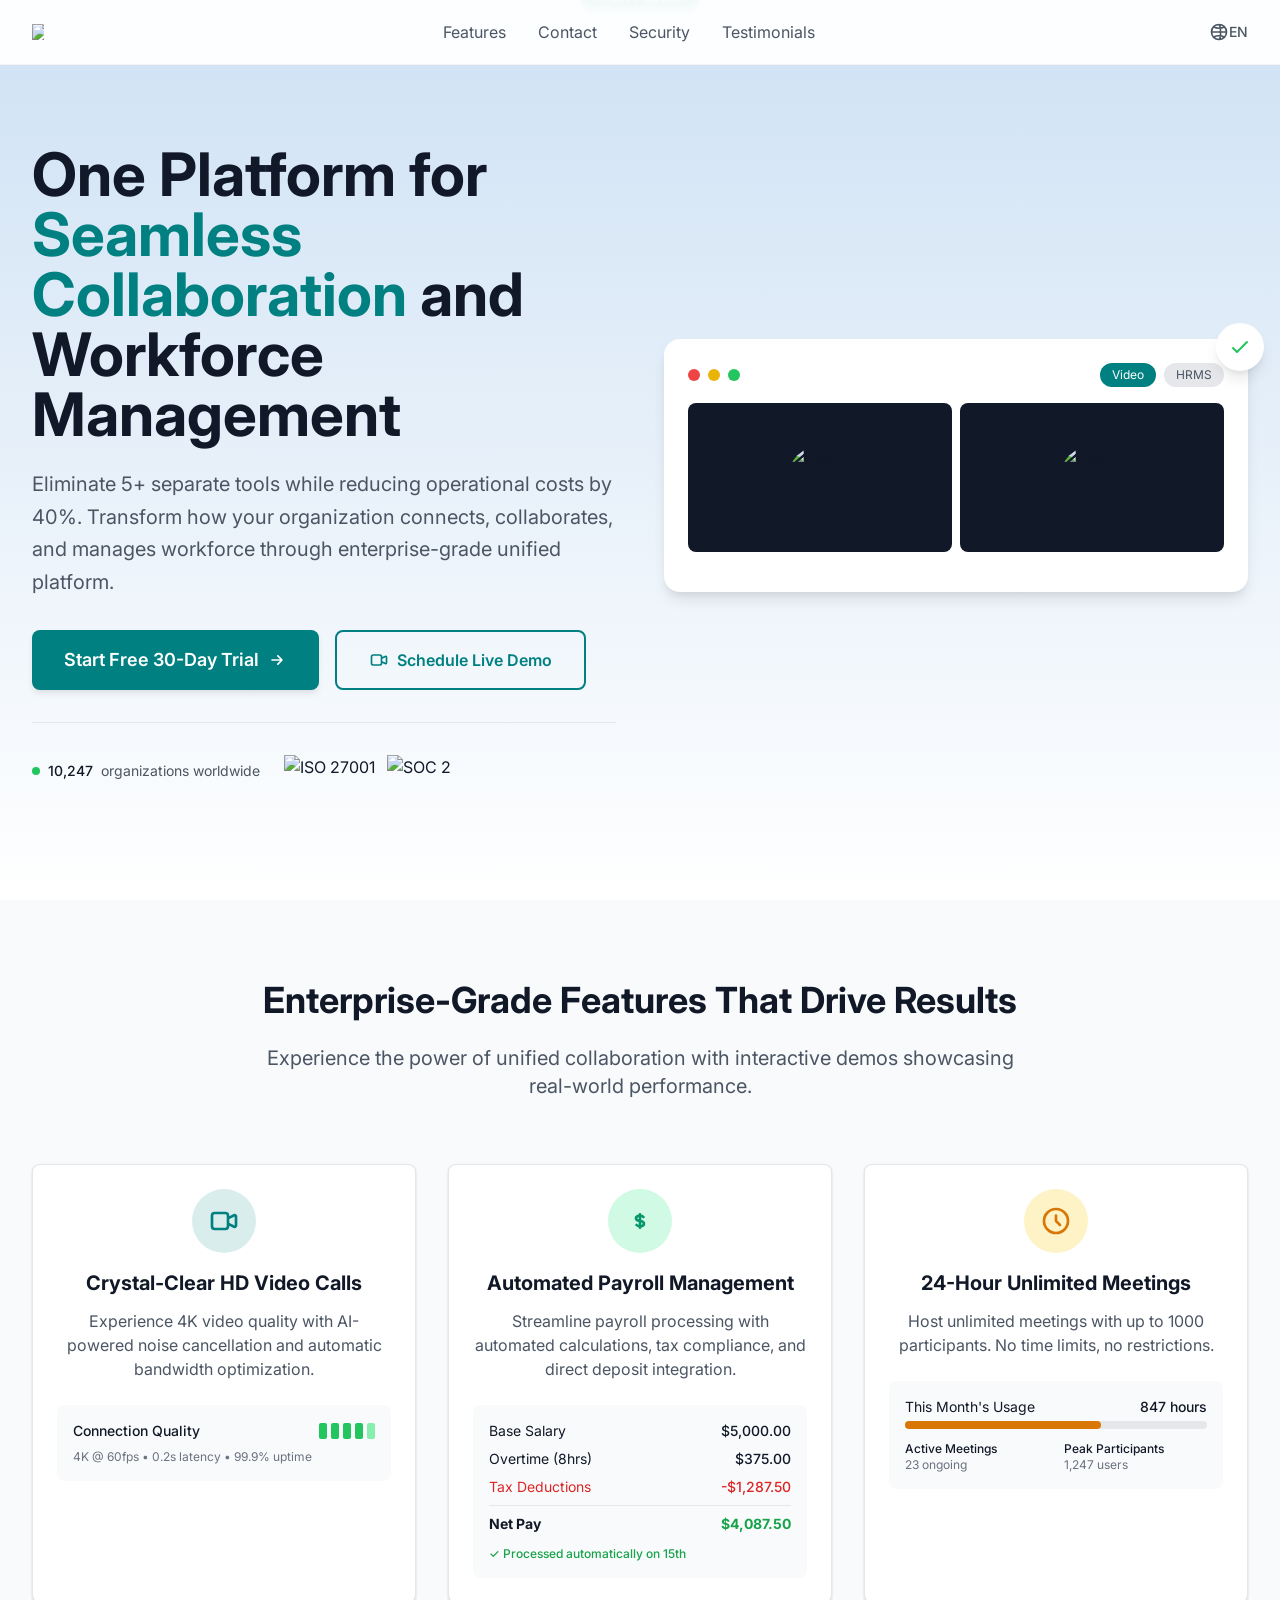
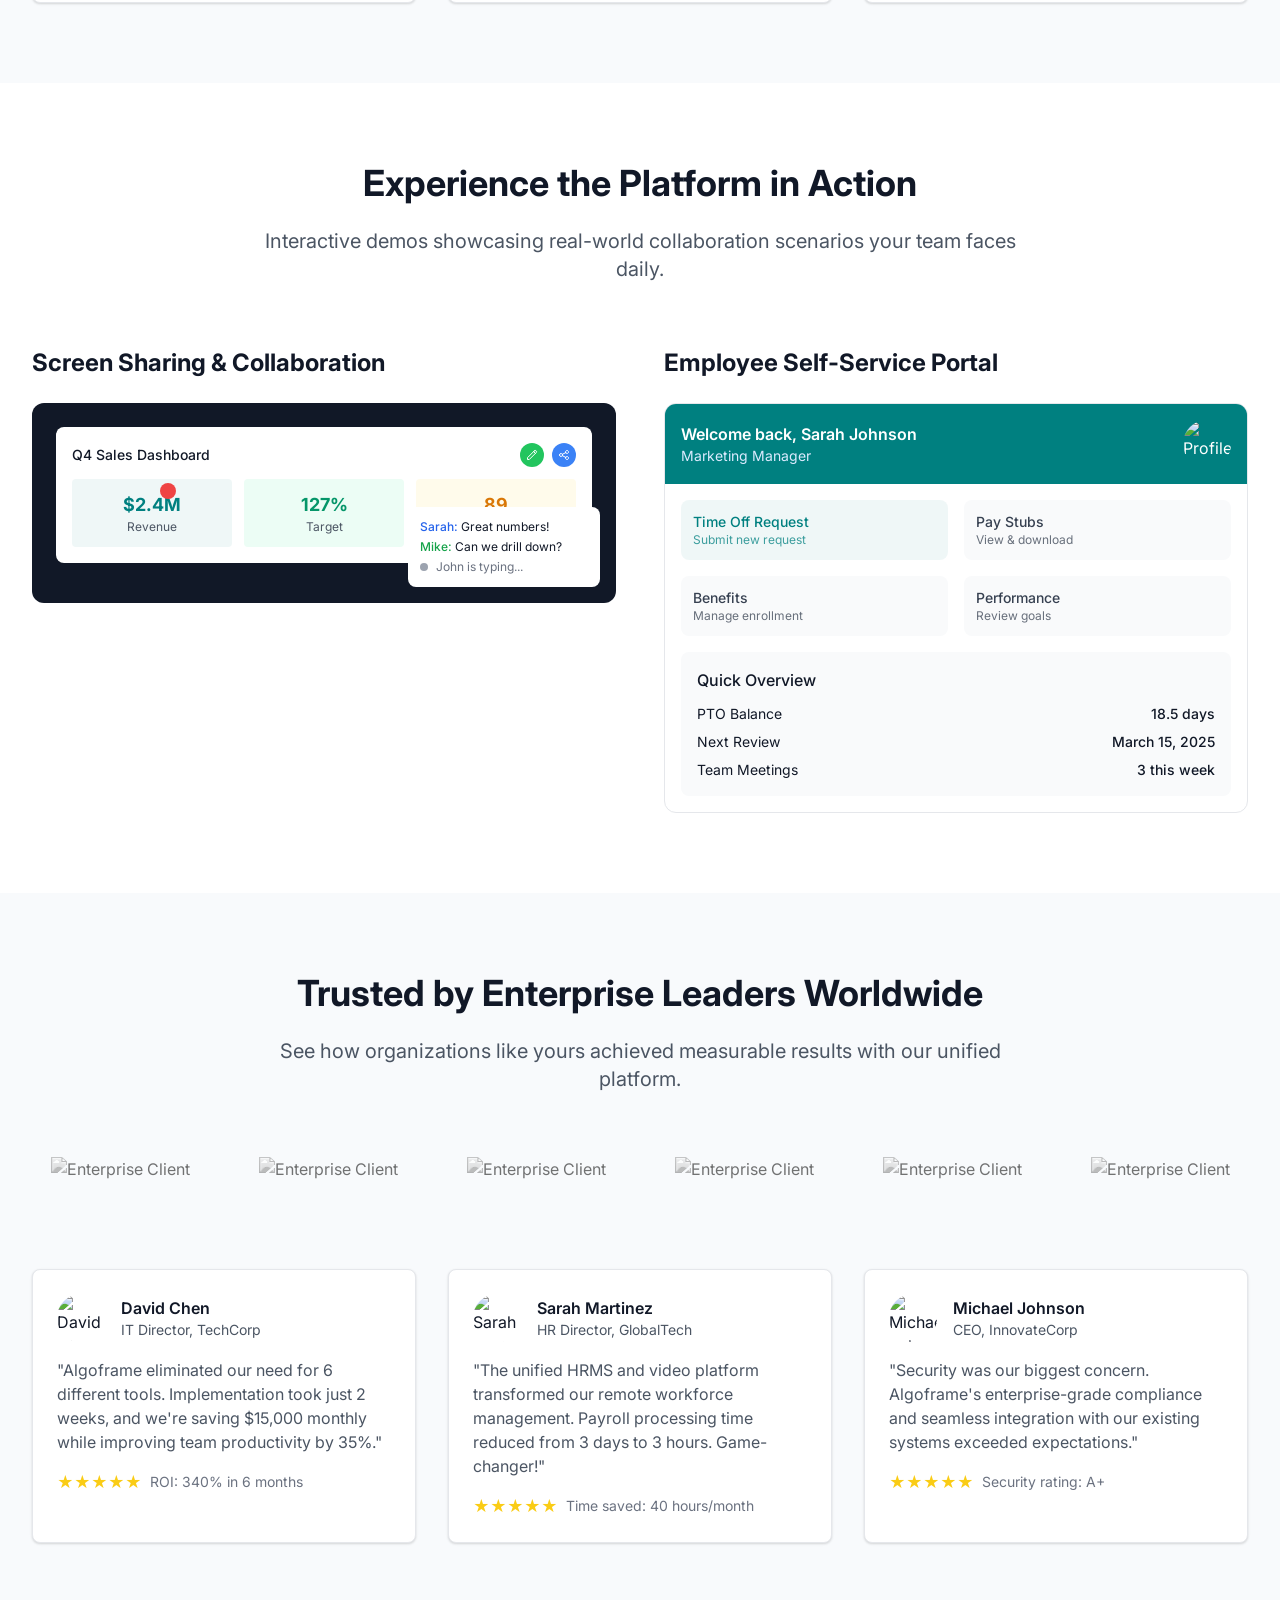
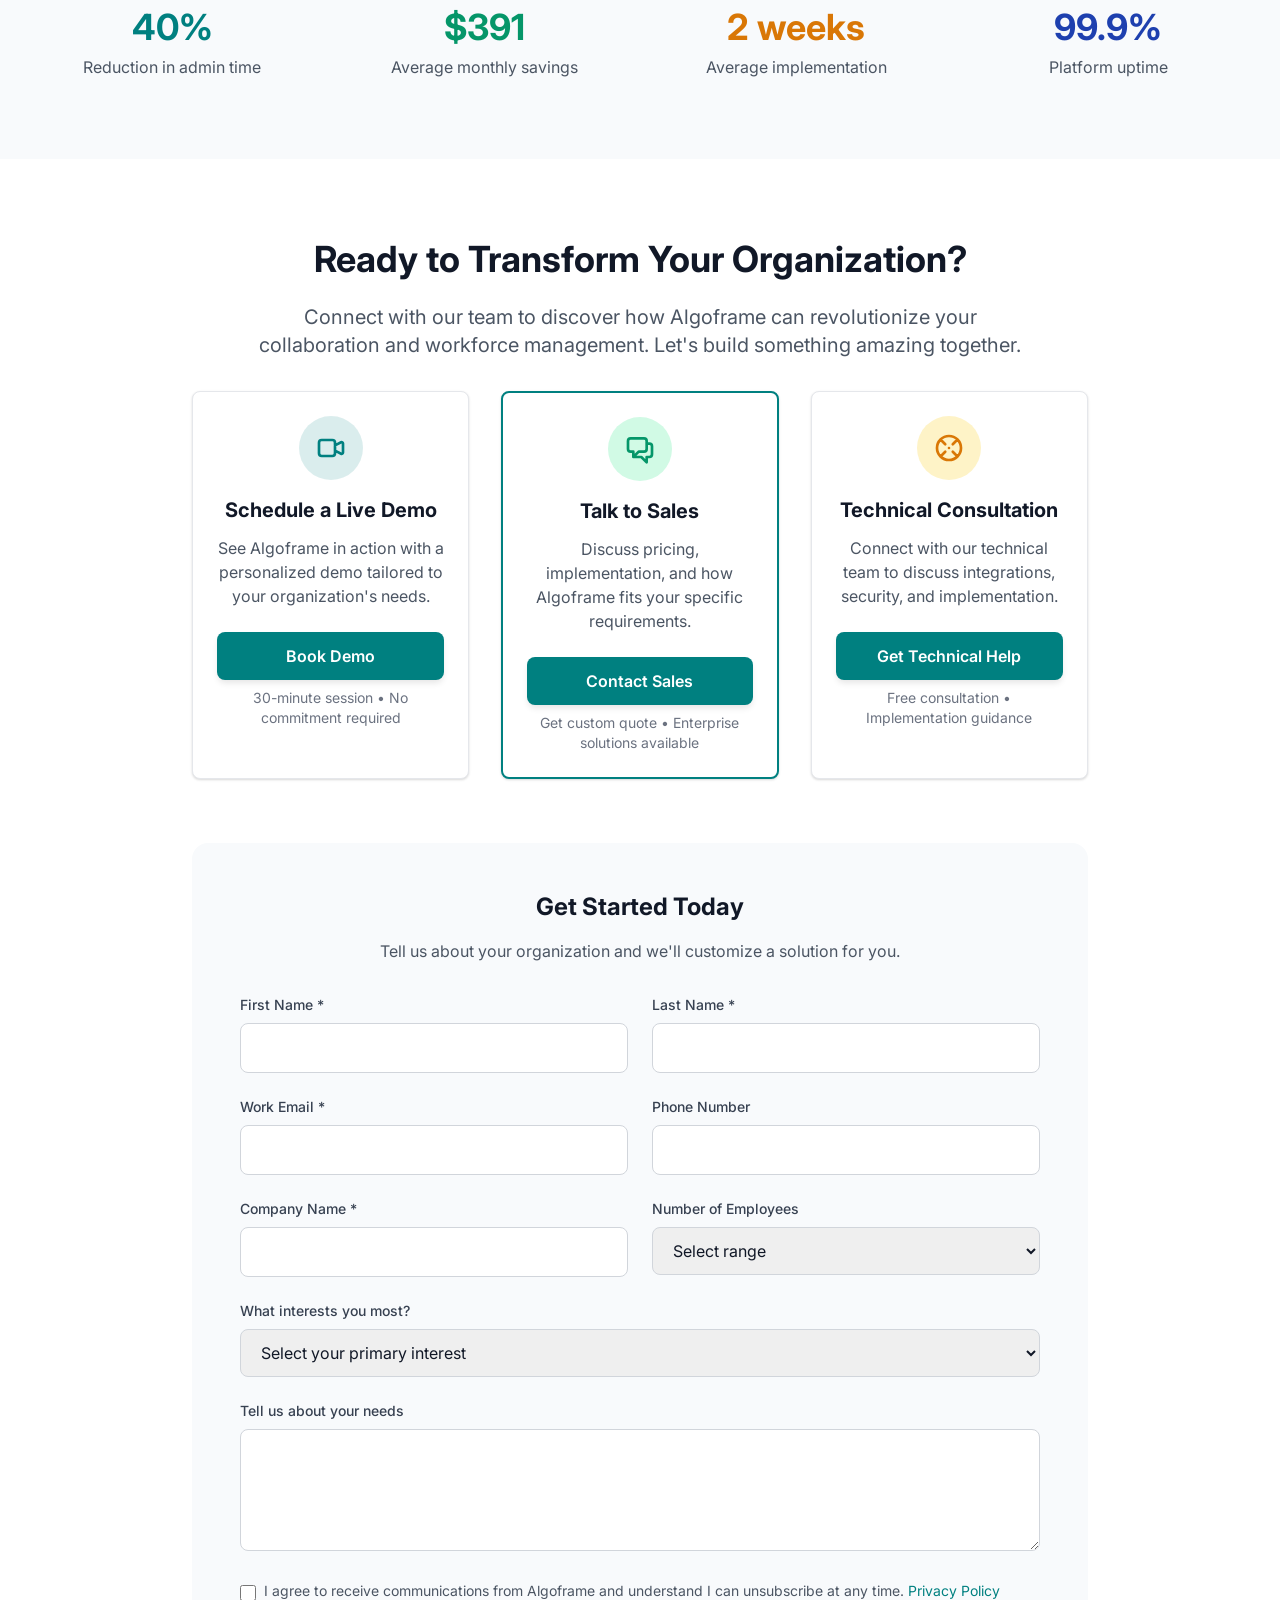
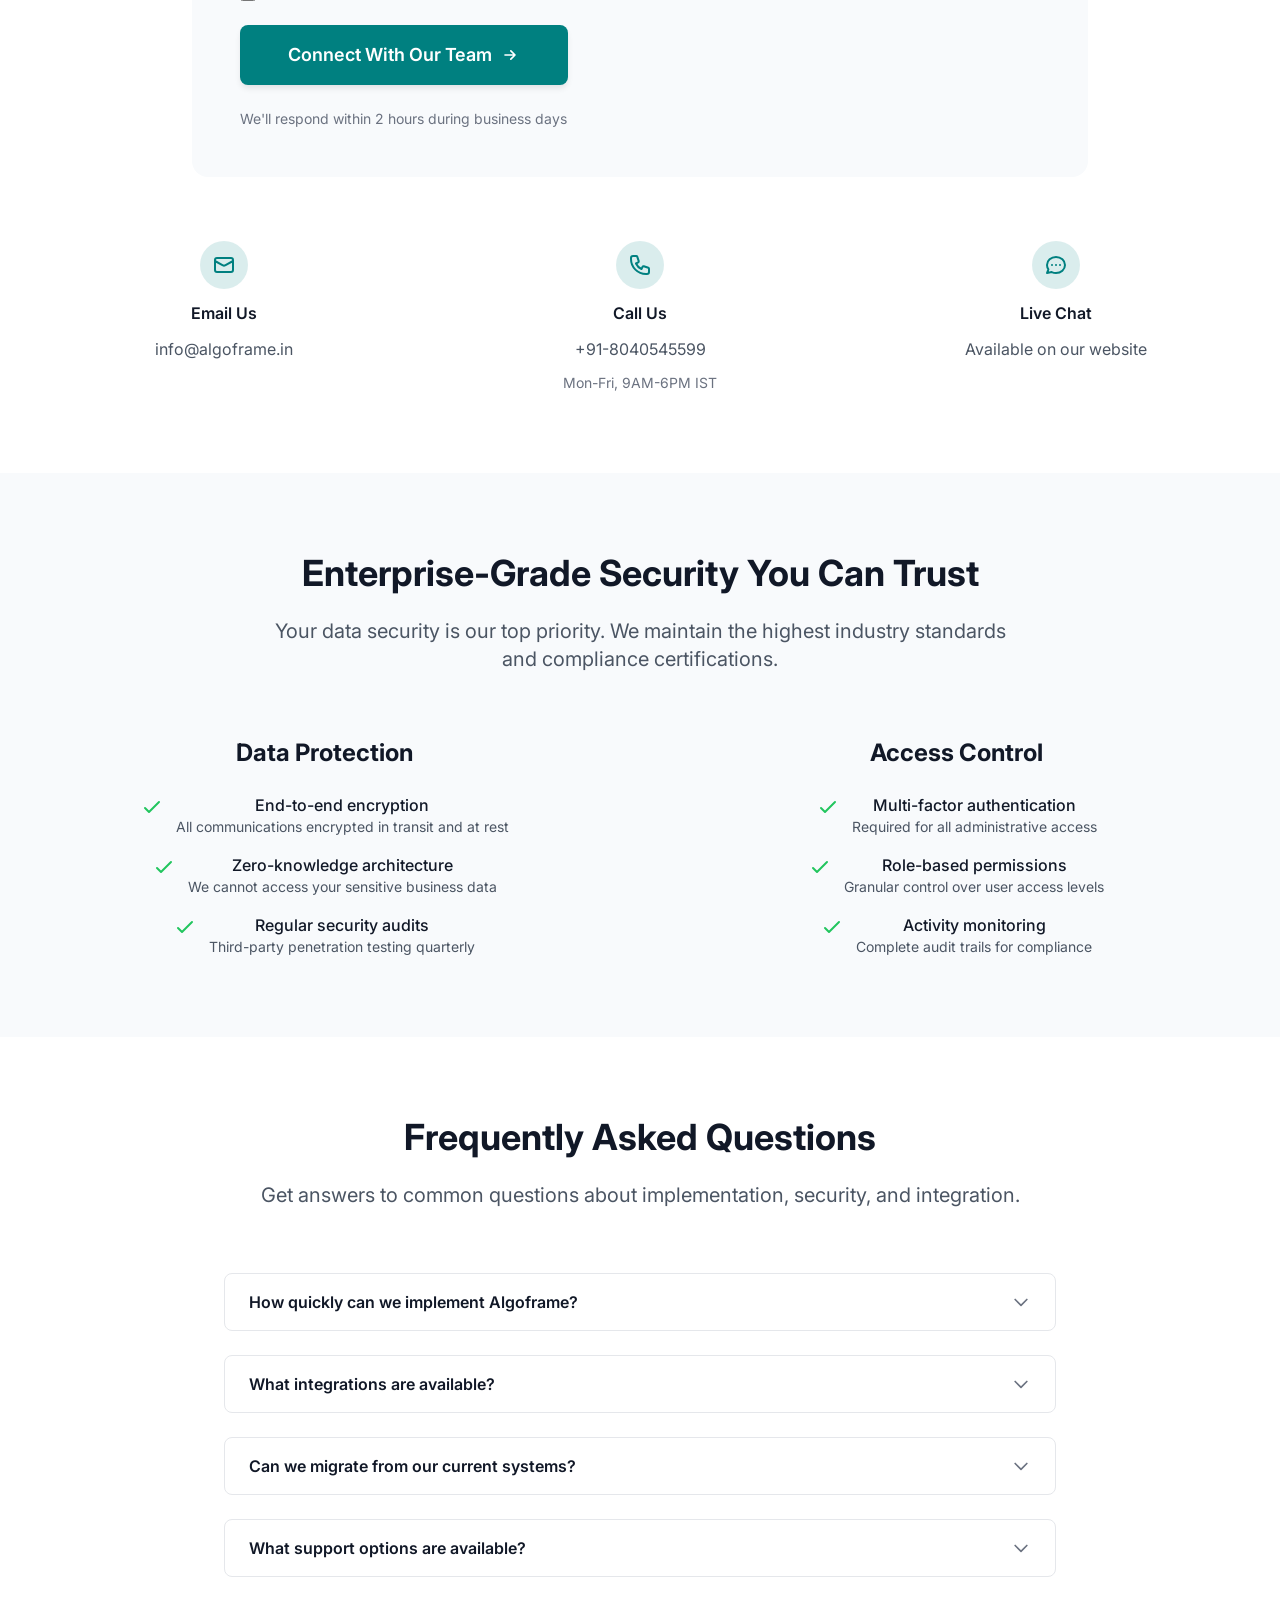
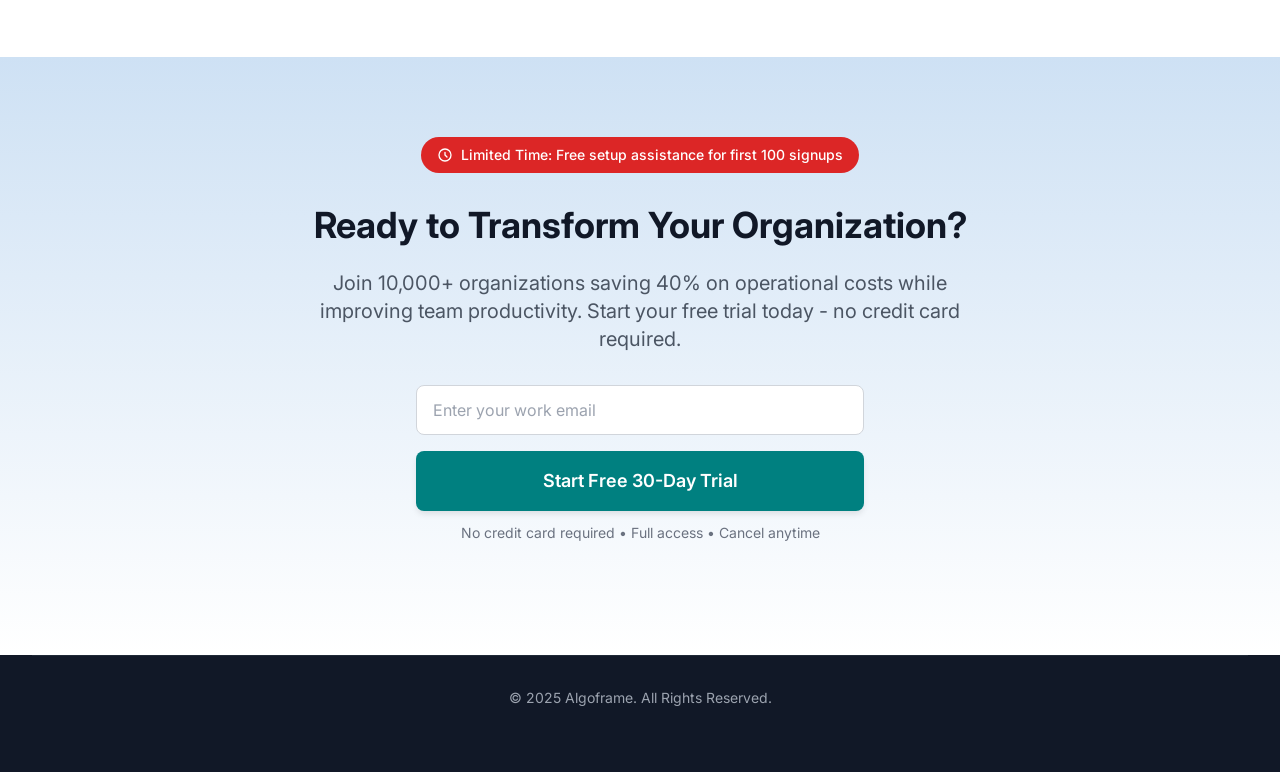
==== landing_page.html @ 5812aa5d "first commit" ====
<!DOCTYPE html>
<html lang="en">
<head>
    <meta charset="UTF-8" />
    <meta name="viewport" content="width=device-width, initial-scale=1.0" />
    <title>Algomeet - One Platform for Seamless Collaboration and Workforce Management</title>
    <meta name="description" content="Transform your organization with unified video conferencing and HRMS platform. Eliminate 5+ tools, reduce costs by 40%. Start free trial today." />
    <link rel="stylesheet" href="../css/main.css" />
    <link rel="preconnect" href="https://fonts.googleapis.com" />
    <link rel="icon" type="image/png" href="https://algoframe.in/wp-content/uploads/fbrfg/favicon-96x96.png" sizes="96x96" />
    <link rel="preconnect" href="https://fonts.gstatic.com" crossorigin />
<!-- <script type="module" src="https://static.rocket.new/rocket-web.js?_cfg=https%3A%2F%2FAlgoframe7610back.builtwithrocket.new&_be=https%3A%2F%2Fapplication.rocket.new&_v=0.1.8"></script> -->
</head>
<body class="font-inter bg-white">
<!-- Navigation Header -->
<nav class="fixed top-0 left-0 right-0 z-50 bg-white/95 backdrop-blur-sm border-b border-gray-100">
    <div class="max-w-7xl mx-auto px-4 sm:px-6 lg:px-8">
        <div class="flex justify-between items-center h-16">
            <!-- Logo -->
            <div class="flex items-center">
                <svg class="h-8 w-8 text-primary hidden" viewBox="0 0 32 32" fill="none" xmlns="http://www.w3.org/2000/svg">
                    <rect width="32" height="32" rx="8" fill="currentColor"/>
                    <path d="M8 12h16v2H8v-2zm0 4h16v2H8v-2zm0 4h12v2H8v-2z" fill="white"/>
                </svg>
                <img style="width: 75%;" src="https://algoframe.in/wp-content/uploads/2023/04/website-logo.png" />
                <span class="ml-2 text-xl font-bold text-gray-900 hidden">Algoframe</span>
            </div>
            
            <!-- Desktop Navigation -->
            <div class="hidden md:flex items-center space-x-8">
                <a href="#features" class="text-gray-600 hover:text-primary transition-colors" data-en="Features" data-zh="功能">Features</a>
                <a href="#contact" class="text-gray-600 hover:text-primary transition-colors" data-en="Contact" data-zh="联系我们">Contact</a>
                <a href="#security" class="text-gray-600 hover:text-primary transition-colors" data-en="Security" data-zh="安全">Security</a>
                <a href="#testimonials" class="text-gray-600 hover:text-primary transition-colors" data-en="Testimonials" data-zh="客户评价">Testimonials</a>
                <button class="text-gray-600 hover:text-primary transition-colors hidden" data-en="Sign In" data-zh="登录">Sign In</button>
                <button class="btn-primary hidden" data-en="Start Free Trial" data-zh="免费试用">Start Free Trial</button>
              </div>
            
            <!-- Mobile Menu Button -->
            <button class="md:hidden p-2" id="mobile-menu-btn">
                <svg class="h-6 w-6" fill="none" stroke="currentColor" viewBox="0 0 24 24">
                    <path stroke-linecap="round" stroke-linejoin="round" stroke-width="2" d="M4 6h16M4 12h16M4 18h16"/>
                </svg>
            </button>
            <button id="lang-toggle" class="text-gray-600 hover:text-primary transition-colors flex gap-1">
                <svg xmlns="http://www.w3.org/2000/svg" class="h-5 w-5" fill="none" viewBox="0 0 24 24" stroke="currentColor">
                  <path stroke-linecap="round" stroke-linejoin="round" stroke-width="2" 
                    d="M12 3C7.029 3 3 7.029 3 12s4.029 9 9 9 9-4.029 9-9-4.029-9-9-9z
                       M12 3c2.5 2.5 2.5 16.5 0 18 
                       M3 12h18 
                       M6 6c3 2 9 2 12 0 
                       M6 18c3-2 9-2 12 0"/>
                </svg>
                <span id="current-lang" class="text-sm font-medium">EN</span>
            </button>
        </div>
    </div>
</nav>

    <!-- Hero Section -->
    <section class="relative min-h-screen bg-gradient-corporate pt-16 overflow-hidden">
        <!-- Background Pattern -->
        <div class="absolute inset-0 opacity-10 hidden">
            <svg class="w-full h-full" viewBox="0 0 100 100" xmlns="http://www.w3.org/2000/svg">
                <defs>
                    <pattern id="grid" width="10" height="10" patternUnits="userSpaceOnUse">
                        <path d="M 10 0 L 0 0 0 10" fill="none" stroke="currentColor" stroke-width="0.5"/>
                    </pattern>
                </defs>
                <rect width="100" height="100" fill="url(#grid)"/>
            </svg>
        </div>
    
        <div class="relative max-w-7xl mx-auto px-4 sm:px-6 lg:px-8 pt-20 pb-16">
            <div class="grid lg:grid-cols-2 gap-12 items-center">
                <!-- Left Column - Content -->
                <div class="space-y-8">
                    <div class="space-y-6">
                        <h1 id="hero-title" class="text-4xl md:text-5xl lg:text-6xl font-bold text-gray-900 leading-tight">
                            <span id="hero-title-part1" data-en="One Platform for" data-zh="一站式平台，实现">
                                One Platform for
                            </span>
                            <span class="text-gradient" id="hero-title-highlight" data-en="Seamless Collaboration" data-zh="无缝协作">
                                Seamless Collaboration
                            </span>
                            <span id="hero-title-part2" data-en="and Workforce Management" data-zh="与人力管理">
                                and Workforce Management
                            </span>
                        </h1>
    
                        <p id="hero-desc" class="text-xl text-gray-600 leading-relaxed" 
                           data-en="Eliminate 5+ separate tools while reducing operational costs by 40%. Transform how your organization connects, collaborates, and manages workforce through enterprise-grade unified platform." 
                           data-zh="整合超过5种独立工具，同时降低40%的运营成本。通过企业级统一平台，彻底改变组织的连接、协作和人力管理方式。">
                            Eliminate 5+ separate tools while reducing operational costs by 40%. Transform how your organization connects, collaborates, and manages workforce through enterprise-grade unified platform.
                        </p>
                    </div>
    
                    <!-- CTAs -->
                    <div class="flex flex-col sm:flex-row gap-4">
                        <button id="cta-trial" class="btn-primary text-lg px-8 py-4 flex items-center justify-center group" 
                                data-en="Start Free 30-Day Trial" 
                                data-zh="开始免费30天试用">
                            Start Free 30-Day Trial
                            <svg class="ml-2 h-5 w-5 group-hover:translate-x-1 transition-transform" fill="none" stroke="currentColor" viewBox="0 0 24 24">
                              <path stroke-linecap="round" stroke-linejoin="round" stroke-width="2" d="M13 7l5 5m0 0l-5 5m5-5H6"/>
                            </svg>
                        </button>
    
                        <button id="cta-demo" class="border-2 border-primary text-primary font-semibold px-8 py-4 rounded-lg hover:bg-primary hover:text-white transition-all duration-200 flex items-center justify-center" 
                                data-en="Schedule Live Demo" 
                                data-zh="安排实时演示">
                            <svg class="mr-2 h-5 w-5" fill="none" stroke="currentColor" viewBox="0 0 24 24">
                              <path stroke-linecap="round" stroke-linejoin="round" stroke-width="2" d="M15 10l4.553-2.276A1 1 0 0121 8.618v6.764a1 1 0 01-1.447.894L15 14M5 18h8a2 2 0 002-2V8a2 2 0 00-2-2H5a2 2 0 00-2 2v8a2 2 0 002 2z"/>
                            </svg>
                            Schedule Live Demo
                        </button>
                    </div>
    
                    <!-- Trust Indicators -->
                    <div class="pt-8 border-t border-gray-200">
                        <div class="flex flex-wrap items-center gap-6">
                            <div class="flex items-center space-x-2">
                                <div class="w-2 h-2 bg-green-500 rounded-full animate-pulse"></div>
                                <span class="text-sm font-medium text-gray-900" id="user-counter">10,247</span>
                                <span id="orgs" class="text-sm text-gray-600" data-en="organizations worldwide" data-zh="全球组织">organizations worldwide</span>
                            </div>
                            <div class="flex items-center space-x-3">
                                <img src="https://images.unsplash.com/photo-1560472354-b33ff0c44a43?q=80&w=126&h=40&auto=format&fit=crop" alt="ISO 27001" class="h-8" />
                                <img src="https://images.pexels.com/photos/6801648/pexels-photo-6801648.jpeg?auto=compress&cs=tinysrgb&w=126&h=40" alt="SOC 2" class="h-8" />
                            </div>
                        </div>
                    </div>
                </div>
    
                <!-- Right Column - Platform Preview -->
                <div class="relative">
                    <div class="bg-white rounded-2xl shadow-elevated p-6 transform hover:scale-105 transition-transform duration-300">
                        <div class="flex items-center justify-between mb-4">
                            <div class="flex space-x-2">
                                <div class="w-3 h-3 bg-red-500 rounded-full"></div>
                                <div class="w-3 h-3 bg-yellow-500 rounded-full"></div>
                                <div class="w-3 h-3 bg-green-500 rounded-full"></div>
                            </div>
                            <div class="flex space-x-2">
                                <button class="px-3 py-1 text-xs bg-primary text-white rounded-full" id="video-tab" data-en="Video" data-zh="视频">Video</button>
                                <button class="px-3 py-1 text-xs bg-gray-200 text-gray-600 rounded-full" id="hrms-tab" data-en="HRMS" data-zh="人力管理系统">HRMS</button>
                            </div>
                        </div>
    
                        <!-- Video Conference View -->
                        <div id="video-view" class="space-y-4">
                            <div class="grid grid-cols-2 gap-2">
                                <div class="bg-gray-900 rounded-lg aspect-video flex items-center justify-center">
                                    <img src="https://images.unsplash.com/photo-1507003211169-0a1dd7228f2d?q=80&w=150&h=100" alt="User 1" class="w-16 h-16 rounded-full" />
                                </div>
                                <div class="bg-gray-900 rounded-lg aspect-video flex items-center justify-center">
                                    <img src="https://images.pexels.com/photos/774909/pexels-photo-774909.jpeg?auto=compress&cs=tinysrgb&w=150&h=100" alt="User 2" class="w-16 h-16 rounded-full" />
                                </div>
                            </div>
                            <div class="flex justify-center space-x-4">
                                <!-- Buttons icons remain unchanged -->
                            </div>
                        </div>
    
                        <!-- HRMS View -->
                        <div id="hrms-view" class="hidden space-y-4">
                            <div class="grid grid-cols-3 gap-4 text-center">
                                <div class="bg-success-50 p-3 rounded-lg">
                                    <div class="text-2xl font-bold text-success-600">247</div>
                                    <div class="text-xs text-gray-600" id="activeEmployees" data-en="Active Employees" data-zh="在职员工">Active Employees</div>
                                </div>
                                <div class="bg-primary-50 p-3 rounded-lg">
                                    <div class="text-2xl font-bold text-primary-600">98%</div>
                                    <div class="text-xs text-gray-600" id="attendanceRate" data-en="Attendance Rate" data-zh="出勤率">Attendance Rate</div>
                                </div>
                                <div class="bg-warning-50 p-3 rounded-lg">
                                    <div class="text-2xl font-bold text-warning-600">12</div>
                                    <div class="text-xs text-gray-600" id="pendingReviews" data-en="Pending Reviews" data-zh="待审核事项">Pending Reviews</div>
                                </div>
                            </div>
                            <div class="space-y-2">
                                <div class="flex justify-between items-center p-2 bg-gray-50 rounded">
                                    <span class="text-sm" id="payroll" data-en="Payroll Processing" data-zh="薪资处理">Payroll Processing</span>
                                    <span class="text-xs text-green-600">Automated</span>
                                </div>
                                <div class="flex justify-between items-center p-2 bg-gray-50 rounded">
                                    <span class="text-sm" id="leaveRequests" data-en="Leave Requests" data-zh="请假申请">Leave Requests</span>
                                    <span class="text-xs text-blue-600">3 Pending</span>
                                </div>
                            </div>
                        </div>
                    </div>
    
                    <!-- Floating Elements -->
                    <div class="absolute -top-4 -right-4 bg-white rounded-full p-3 shadow-lg animate-pulse-slow">
                        <svg class="h-6 w-6 text-green-500" fill="none" stroke="currentColor" viewBox="0 0 24 24">
                            <path stroke-linecap="round" stroke-linejoin="round" stroke-width="2" d="M5 13l4 4L19 7"/>
                        </svg>
                    </div>
                </div>
            </div>
        </div>
    </section>
    

    <!-- Problem Agitation Section -->
    <section class="py-20 bg-white hidden">
        <div class="max-w-7xl mx-auto px-4 sm:px-6 lg:px-8">
            <div class="text-center mb-16">
                <h2 class="text-3xl md:text-4xl font-bold text-gray-900 mb-6">
                    Stop Juggling Multiple Tools That Don't Talk to Each Other
                </h2>
                <p class="text-xl text-gray-600 max-w-3xl mx-auto">
                    Enterprise teams waste 2.5 hours daily switching between disconnected platforms. 
                    See how much your organization could save with unified collaboration.
                </p>
            </div>
            
            <div class="grid lg:grid-cols-2 gap-12 items-center">
                <!-- Before: Chaotic Dashboard -->
                <div class="space-y-6">
                    <h3 class="text-2xl font-bold text-gray-900 flex items-center">
                        <span class="w-8 h-8 bg-red-100 text-red-600 rounded-full flex items-center justify-center text-sm font-bold mr-3">✗</span>
                        Current Reality: Tool Chaos
                    </h3>
                    <div class="bg-gray-50 p-6 rounded-xl">
                        <div class="grid grid-cols-2 gap-3">
                            <div class="bg-white p-3 rounded border-l-4 border-red-500">
                                <div class="text-sm font-medium">Zoom</div>
                                <div class="text-xs text-gray-500">$149/month</div>
                            </div>
                            <div class="bg-white p-3 rounded border-l-4 border-red-500">
                                <div class="text-sm font-medium">BambooHR</div>
                                <div class="text-xs text-gray-500">$299/month</div>
                            </div>
                            <div class="bg-white p-3 rounded border-l-4 border-red-500">
                                <div class="text-sm font-medium">Slack</div>
                                <div class="text-xs text-gray-500">$89/month</div>
                            </div>
                            <div class="bg-white p-3 rounded border-l-4 border-red-500">
                                <div class="text-sm font-medium">ADP</div>
                                <div class="text-xs text-gray-500">$199/month</div>
                            </div>
                            <div class="bg-white p-3 rounded border-l-4 border-red-500">
                                <div class="text-sm font-medium">Calendly</div>
                                <div class="text-xs text-gray-500">$79/month</div>
                            </div>
                            <div class="bg-white p-3 rounded border-l-4 border-red-500">
                                <div class="text-sm font-medium">DocuSign</div>
                                <div class="text-xs text-gray-500">$125/month</div>
                            </div>
                        </div>
                        <div class="mt-4 pt-4 border-t border-gray-200">
                            <div class="flex justify-between items-center">
                                <span class="font-medium text-gray-900">Monthly Total:</span>
                                <span class="text-2xl font-bold text-red-600">$940</span>
                            </div>
                            <div class="text-sm text-gray-500 mt-1">+ Integration costs, training, support</div>
                        </div>
                    </div>
                </div>
                
                <!-- After: Unified Platform -->
                <div class="space-y-6">
                    <h3 class="text-2xl font-bold text-gray-900 flex items-center">
                        <span class="w-8 h-8 bg-green-100 text-green-600 rounded-full flex items-center justify-center text-sm font-bold mr-3">✓</span>
                        With Algoframe: Unified Solution
                    </h3>
                    <div class="bg-gradient-to-br from-primary-50 to-secondary-50 p-6 rounded-xl">
                        <div class="bg-white p-6 rounded-lg border-l-4 border-primary">
                            <div class="flex items-center justify-between mb-4">
                                <div class="text-lg font-bold text-gray-900">Algoframe Platform</div>
                                <div class="text-sm bg-green-100 text-green-800 px-2 py-1 rounded-full">All-in-One</div>
                            </div>
                            <div class="grid grid-cols-2 gap-3 mb-4">
                                <div class="flex items-center text-sm text-gray-600">
                                    <svg class="h-4 w-4 text-green-500 mr-2" fill="none" stroke="currentColor" viewBox="0 0 24 24">
                                        <path stroke-linecap="round" stroke-linejoin="round" stroke-width="2" d="M5 13l4 4L19 7"/>
                                    </svg>
                                    HD Video Calls
                                </div>
                                <div class="flex items-center text-sm text-gray-600">
                                    <svg class="h-4 w-4 text-green-500 mr-2" fill="none" stroke="currentColor" viewBox="0 0 24 24">
                                        <path stroke-linecap="round" stroke-linejoin="round" stroke-width="2" d="M5 13l4 4L19 7"/>
                                    </svg>
                                    HRMS & Payroll
                                </div>
                                <div class="flex items-center text-sm text-gray-600">
                                    <svg class="h-4 w-4 text-green-500 mr-2" fill="none" stroke="currentColor" viewBox="0 0 24 24">
                                        <path stroke-linecap="round" stroke-linejoin="round" stroke-width="2" d="M5 13l4 4L19 7"/>
                                    </svg>
                                    Team Collaboration
                                </div>
                                <div class="flex items-center text-sm text-gray-600">
                                    <svg class="h-4 w-4 text-green-500 mr-2" fill="none" stroke="currentColor" viewBox="0 0 24 24">
                                        <path stroke-linecap="round" stroke-linejoin="round" stroke-width="2" d="M5 13l4 4L19 7"/>
                                    </svg>
                                    Document Management
                                </div>
                            </div>
                            <div class="pt-4 border-t border-gray-200">
                                <div class="flex justify-between items-center">
                                    <span class="font-medium text-gray-900">Monthly Total:</span>
                                    <span class="text-2xl font-bold text-green-600">$549</span>
                                </div>
                                <div class="text-sm text-green-600 mt-1 font-medium">Save $391/month (42% reduction)</div>
                            </div>
                        </div>
                    </div>
                </div>
            </div>
        </div>
    </section>

    <!-- Key Benefits Section -->
    <!-- Features Section -->
<section id="features" class="py-20 bg-surface">
    <div class="max-w-7xl mx-auto px-4 sm:px-6 lg:px-8">
        <div class="text-center mb-16">
            <h2 class="text-3xl md:text-4xl font-bold text-gray-900 mb-6" 
                data-en="Enterprise-Grade Features That Drive Results" 
                data-zh="企业级功能，驱动卓越成果">
                Enterprise-Grade Features That Drive Results
            </h2>
            <p class="text-xl text-gray-600 max-w-3xl mx-auto" 
               data-en="Experience the power of unified collaboration with interactive demos showcasing real-world performance." 
               data-zh="体验统一协作的强大功能，通过互动演示展示真实世界的性能。">
                Experience the power of unified collaboration with interactive demos showcasing real-world performance.
            </p>
        </div>
        
        <div class="grid md:grid-cols-3 gap-8">
            <!-- Crystal Clear HD Video -->
            <div class="card group hover:shadow-elevated transition-all duration-300 cursor-pointer" id="video-demo">
                <div class="text-center mb-6">
                    <div class="w-16 h-16 bg-primary-100 rounded-full flex items-center justify-center mx-auto mb-4 group-hover:bg-primary-200 transition-colors">
                        <svg class="h-8 w-8 text-primary" fill="none" stroke="currentColor" viewBox="0 0 24 24">
                            <path stroke-linecap="round" stroke-linejoin="round" stroke-width="2" d="M15 10l4.553-2.276A1 1 0 0121 8.618v6.764a1 1 0 01-1.447.894L15 14M5 18h8a2 2 0 002-2V8a2 2 0 00-2-2H5a2 2 0 00-2 2v8a2 2 0 002 2z"/>
                        </svg>
                    </div>
                    <h3 class="text-xl font-bold text-gray-900 mb-3" 
                        data-en="Crystal-Clear HD Video Calls" 
                        data-zh="高清晰视频通话">
                        Crystal-Clear HD Video Calls
                    </h3>
                    <p class="text-gray-600 mb-4" 
                       data-en="Experience 4K video quality with AI-powered noise cancellation and automatic bandwidth optimization." 
                       data-zh="体验4K视频质量，AI降噪，自动带宽优化。">
                        Experience 4K video quality with AI-powered noise cancellation and automatic bandwidth optimization.
                    </p>
                </div>
                
                <div class="bg-gray-50 p-4 rounded-lg">
                    <div class="flex items-center justify-between mb-2">
                        <span class="text-sm font-medium" data-en="Connection Quality" data-zh="连接质量">Connection Quality</span>
                        <div class="flex items-center space-x-1">
                            <div class="w-2 h-4 bg-green-500 rounded-sm"></div>
                            <div class="w-2 h-4 bg-green-500 rounded-sm"></div>
                            <div class="w-2 h-4 bg-green-500 rounded-sm"></div>
                            <div class="w-2 h-4 bg-green-500 rounded-sm"></div>
                            <div class="w-2 h-4 bg-green-300 rounded-sm"></div>
                        </div>
                    </div>
                    <div class="text-xs text-gray-500" data-en="4K @ 60fps • 0.2s latency • 99.9% uptime" data-zh="4K @ 60fps • 0.2秒延迟 • 99.9%正常运行">4K @ 60fps • 0.2s latency • 99.9% uptime</div>
                </div>
            </div>
            
            <!-- Automated Payroll -->
            <div class="card group hover:shadow-elevated transition-all duration-300 cursor-pointer" id="payroll-demo">
                <div class="text-center mb-6">
                    <div class="w-16 h-16 bg-success-100 rounded-full flex items-center justify-center mx-auto mb-4 group-hover:bg-success-200 transition-colors">
                        <svg class="h-8 w-8 text-success" fill="none" stroke="currentColor" viewBox="0 0 24 24">
                            <path stroke-linecap="round" stroke-linejoin="round" stroke-width="2" d="M12 8c-1.657 0-3 .895-3 2s1.343 2 3 2 3 .895 3 2-1.343 2-3 2m0-8c1.11 0 2.08.402 2.599 1M12 8V7m0 1v8m0 0v1m0-1c-1.11 0-2.08-.402-2.599-1"/>
                        </svg>
                    </div>
                    <h3 class="text-xl font-bold text-gray-900 mb-3" data-en="Automated Payroll Management" data-zh="自动化薪资管理">
                        Automated Payroll Management
                    </h3>
                    <p class="text-gray-600 mb-4" data-en="Streamline payroll processing with automated calculations, tax compliance, and direct deposit integration." data-zh="通过自动计算、税务合规和直接存款集成简化薪资处理。">
                        Streamline payroll processing with automated calculations, tax compliance, and direct deposit integration.
                    </p>
                </div>
                
                <div class="bg-gray-50 p-4 rounded-lg">
                    <div class="space-y-2 text-sm">
                        <div class="flex justify-between">
                            <span data-en="Base Salary" data-zh="基本工资">Base Salary</span>
                            <span class="font-medium">$5,000.00</span>
                        </div>
                        <div class="flex justify-between">
                            <span data-en="Overtime (8hrs)" data-zh="加班 (8小时)">Overtime (8hrs)</span>
                            <span class="font-medium">$375.00</span>
                        </div>
                        <div class="flex justify-between text-red-600">
                            <span data-en="Tax Deductions" data-zh="税务扣除">Tax Deductions</span>
                            <span class="font-medium">-$1,287.50</span>
                        </div>
                        <div class="border-t pt-2 flex justify-between font-bold">
                            <span data-en="Net Pay" data-zh="净工资">Net Pay</span>
                            <span class="text-green-600">$4,087.50</span>
                        </div>
                    </div>
                    <div class="mt-3 text-xs text-green-600 font-medium" data-en="✓ Processed automatically on 15th" data-zh="✓ 于每月15日自动处理">
                        ✓ Processed automatically on 15th
                    </div>
                </div>
            </div>
            
            <!-- Unlimited Meetings -->
            <div class="card group hover:shadow-elevated transition-all duration-300 cursor-pointer" id="meetings-demo">
                <div class="text-center mb-6">
                    <div class="w-16 h-16 bg-warning-100 rounded-full flex items-center justify-center mx-auto mb-4 group-hover:bg-warning-200 transition-colors">
                        <svg class="h-8 w-8 text-warning" fill="none" stroke="currentColor" viewBox="0 0 24 24">
                            <path stroke-linecap="round" stroke-linejoin="round" stroke-width="2" d="M12 8v4l3 3m6-3a9 9 0 11-18 0 9 9 0 0118 0z"/>
                        </svg>
                    </div>
                    <h3 class="text-xl font-bold text-gray-900 mb-3" data-en="24-Hour Unlimited Meetings" data-zh="24小时无限制会议">
                        24-Hour Unlimited Meetings
                    </h3>
                    <p class="text-gray-600 mb-4" data-en="Host unlimited meetings with up to 1000 participants. No time limits, no restrictions." data-zh="举办最多1000人参与的无限制会议，无时间限制，无任何约束。">
                        Host unlimited meetings with up to 1000 participants. No time limits, no restrictions.
                    </p>
                </div>
                
                <div class="bg-gray-50 p-4 rounded-lg">
                    <div class="mb-3">
                        <div class="flex justify-between text-sm mb-1">
                            <span data-en="This Month's Usage" data-zh="本月使用量">This Month's Usage</span>
                            <span class="font-medium">847 hours</span>
                        </div>
                        <div class="w-full bg-gray-200 rounded-full h-2">
                            <div class="bg-warning h-2 rounded-full" style="width: 65%"></div>
                        </div>
                    </div>
                    <div class="grid grid-cols-2 gap-4 text-xs">
                        <div>
                            <div class="font-medium" data-en="Active Meetings" data-zh="进行中的会议">Active Meetings</div>
                            <div class="text-gray-500">23 ongoing</div>
                        </div>
                        <div>
                            <div class="font-medium" data-en="Peak Participants" data-zh="峰值参与者">Peak Participants</div>
                            <div class="text-gray-500">1,247 users</div>
                        </div>
                    </div>
                </div>
            </div>
        </div>
    </div>
</section>

      

    <!-- Interactive Feature Demonstration -->
<section class="py-20 bg-white" id="Experiences">
    <div class="max-w-7xl mx-auto px-4 sm:px-6 lg:px-8">
        <div class="text-center mb-16">
            <h2 class="text-3xl md:text-4xl font-bold text-gray-900 mb-6" 
                data-en="Experience the Platform in Action" 
                data-zh="体验平台实际操作">
                Experience the Platform in Action
            </h2>
            <p class="text-xl text-gray-600 max-w-3xl mx-auto" 
                data-en="Interactive demos showcasing real-world collaboration scenarios your team faces daily." 
                data-zh="互动演示展示您的团队每天面对的真实协作场景。">
                Interactive demos showcasing real-world collaboration scenarios your team faces daily.
            </p>
        </div>

        <div class="grid lg:grid-cols-2 gap-12">
            <!-- Screen Sharing Simulator -->
            <div class="space-y-6">
                <h3 class="text-2xl font-bold text-gray-900" 
                    data-en="Screen Sharing & Collaboration" 
                    data-zh="屏幕共享与协作">
                    Screen Sharing & Collaboration
                </h3>
                <div class="bg-gray-900 rounded-xl p-6 relative overflow-hidden">
                    <div class="bg-white rounded-lg p-4 mb-4">
                        <div class="flex items-center justify-between mb-3">
                            <div class="text-sm font-medium" data-en="Q4 Sales Dashboard" data-zh="第四季度销售仪表板">Q4 Sales Dashboard</div>
                            <div class="flex space-x-2">
                                <button class="w-6 h-6 bg-green-500 rounded-full flex items-center justify-center">
                                    <svg class="h-3 w-3 text-white" fill="none" stroke="currentColor" viewBox="0 0 24 24">
                                        <path stroke-linecap="round" stroke-linejoin="round" stroke-width="2" d="M15.232 5.232l3.536 3.536m-2.036-5.036a2.5 2.5 0 113.536 3.536L6.5 21.036H3v-3.572L16.732 3.732z"/>
                                    </svg>
                                </button>
                                <button class="w-6 h-6 bg-blue-500 rounded-full flex items-center justify-center">
                                    <svg class="h-3 w-3 text-white" fill="none" stroke="currentColor" viewBox="0 0 24 24">
                                        <path stroke-linecap="round" stroke-linejoin="round" stroke-width="2" d="M8.684 13.342C8.886 12.938 9 12.482 9 12c0-.482-.114-.938-.316-1.342m0 2.684a3 3 0 110-2.684m0 2.684l6.632 3.316m-6.632-6l6.632-3.316m0 0a3 3 0 105.367-2.684 3 3 0 00-5.367 2.684zm0 9.316a3 3 0 105.367 2.684 3 3 0 00-5.367-2.684z"/>
                                    </svg>
                                </button>
                            </div>
                        </div>
                        <div class="grid grid-cols-3 gap-3">
                            <div class="bg-primary-50 p-3 rounded text-center">
                                <div class="text-lg font-bold text-primary" data-en="$2.4M" data-zh="2.4百万美元">$2.4M</div>
                                <div class="text-xs text-gray-600" data-en="Revenue" data-zh="收入">Revenue</div>
                            </div>
                            <div class="bg-success-50 p-3 rounded text-center">
                                <div class="text-lg font-bold text-success" data-en="127%" data-zh="127%">127%</div>
                                <div class="text-xs text-gray-600" data-en="Target" data-zh="目标">Target</div>
                            </div>
                            <div class="bg-warning-50 p-3 rounded text-center">
                                <div class="text-lg font-bold text-warning" data-en="89" data-zh="89">89</div>
                                <div class="text-xs text-gray-600" data-en="Deals" data-zh="交易">Deals</div>
                            </div>
                        </div>
                    </div>

                    <!-- Participant Cursors -->
                    <div class="absolute top-20 left-32 w-4 h-4 bg-red-500 rounded-full animate-pulse"></div>
                    <div class="absolute top-32 right-24 w-4 h-4 bg-blue-500 rounded-full animate-pulse"></div>

                    <!-- Chat Overlay -->
                    <div class="absolute bottom-4 right-4 bg-white rounded-lg p-3 w-48 text-xs">
                        <div class="space-y-1">
                            <div><span class="font-medium text-blue-600" data-en="Sarah:" data-zh="Sarah：">Sarah:</span> <span data-en="Great numbers!" data-zh="数据真棒！">Great numbers!</span></div>
                            <div><span class="font-medium text-green-600" data-en="Mike:" data-zh="Mike：">Mike:</span> <span data-en="Can we drill down?" data-zh="我们能深入分析吗？">Can we drill down?</span></div>
                            <div class="flex items-center text-gray-500">
                                <div class="w-2 h-2 bg-gray-400 rounded-full animate-pulse mr-2"></div>
                                <span data-en="John is typing..." data-zh="John正在输入...">John is typing...</span>
                            </div>
                        </div>
                    </div>
                </div>
            </div>

            <!-- Employee Self-Service Portal -->
            <div class="space-y-6">
                <h3 class="text-2xl font-bold text-gray-900" data-en="Employee Self-Service Portal" data-zh="员工自助门户">
                    Employee Self-Service Portal
                </h3>
                <div class="bg-white border border-gray-200 rounded-xl overflow-hidden">
                    <!-- Portal Header -->
                    <div class="bg-primary text-white p-4">
                        <div class="flex items-center justify-between">
                            <div>
                                <h4 class="font-semibold text-white" data-en="Welcome back, Sarah Johnson" data-zh="欢迎回来，Sarah Johnson">Welcome back, Sarah Johnson</h4>
                                <p class="text-primary-100 text-sm" data-en="Marketing Manager" data-zh="市场经理">Marketing Manager</p>
                            </div>
                            <img src="https://ix-marketing.imgix.net/focalpoint.png?auto=format,compress&w=1946" alt="Profile" class="w-12 h-12 rounded-full"/>
                        </div>
                    </div>

                    <!-- Portal Navigation -->
                    <div class="p-4">
                        <div class="grid grid-cols-2 gap-4 mb-4">
                            <button class="p-3 bg-primary-50 text-primary rounded-lg text-left hover:bg-primary-100 transition-colors">
                                <div class="font-medium text-sm" data-en="Time Off Request" data-zh="请假申请">Time Off Request</div>
                                <div class="text-xs opacity-75" data-en="Submit new request" data-zh="提交新申请">Submit new request</div>
                            </button>
                            <button class="p-3 bg-gray-50 text-gray-700 rounded-lg text-left hover:bg-gray-100 transition-colors">
                                <div class="font-medium text-sm" data-en="Pay Stubs" data-zh="工资单">Pay Stubs</div>
                                <div class="text-xs opacity-75" data-en="View & download" data-zh="查看并下载">View & download</div>
                            </button>
                            <button class="p-3 bg-gray-50 text-gray-700 rounded-lg text-left hover:bg-gray-100 transition-colors">
                                <div class="font-medium text-sm" data-en="Benefits" data-zh="福利">Benefits</div>
                                <div class="text-xs opacity-75" data-en="Manage enrollment" data-zh="管理注册">Manage enrollment</div>
                            </button>
                            <button class="p-3 bg-gray-50 text-gray-700 rounded-lg text-left hover:bg-gray-100 transition-colors">
                                <div class="font-medium text-sm" data-en="Performance" data-zh="绩效">Performance</div>
                                <div class="text-xs opacity-75" data-en="Review goals" data-zh="查看目标">Review goals</div>
                            </button>
                        </div>

                        <!-- Quick Stats -->
                        <div class="bg-gray-50 p-4 rounded-lg">
                            <h5 class="font-medium text-gray-900 mb-3" data-en="Quick Overview" data-zh="快速概览">Quick Overview</h5>
                            <div class="space-y-2 text-sm">
                                <div class="flex justify-between">
                                    <span data-en="PTO Balance" data-zh="带薪休假余额">PTO Balance</span>
                                    <span class="font-medium">18.5 days</span>
                                </div>
                                <div class="flex justify-between">
                                    <span data-en="Next Review" data-zh="下次评审">Next Review</span>
                                    <span class="font-medium">March 15, 2025</span>
                                </div>
                                <div class="flex justify-between">
                                    <span data-en="Team Meetings" data-zh="团队会议">Team Meetings</span>
                                    <span class="font-medium">3 this week</span>
                                </div>
                            </div>
                        </div>
                    </div>
                </div>
            </div>
        </div>
    </div>
</section>
    

    <!-- Social Proof & Testimonials -->
<section id="testimonials" class="py-20 bg-surface">
    <div class="max-w-7xl mx-auto px-4 sm:px-6 lg:px-8">
        <div class="text-center mb-16">
            <h2 class="text-3xl md:text-4xl font-bold text-gray-900 mb-6" 
                data-en="Trusted by Enterprise Leaders Worldwide" 
                data-zh="全球企业领导者的信赖选择">
                Trusted by Enterprise Leaders Worldwide
            </h2>
            <p class="text-xl text-gray-600 max-w-3xl mx-auto" 
                data-en="See how organizations like yours achieved measurable results with our unified platform." 
                data-zh="看看像您这样的组织如何通过我们的统一平台取得可衡量的成果。">
                See how organizations like yours achieved measurable results with our unified platform.
            </p>
        </div>

        <!-- Enterprise Client Logos -->
        <div class="mb-16">
            <div class="grid grid-cols-2 md:grid-cols-4 lg:grid-cols-6 gap-8 items-center opacity-60">
                <!-- Logos: images remain unchanged, only alt text can have translations -->
                <img src="https://images.unsplash.com/photo-1611224923853-80b023f02d71?q=80&w=150&h=60&auto=format&fit=crop" 
                        alt="Enterprise Client" 
                        data-en="Enterprise Client" data-zh="企业客户"
                        class="h-12 object-contain mx-auto filter grayscale hover:grayscale-0 transition-all" />
                <img src="https://images.pexels.com/photos/6801648/pexels-photo-6801648.jpeg?auto=compress&cs=tinysrgb&w=150&h=60" 
                        alt="Enterprise Client" 
                        data-en="Enterprise Client" data-zh="企业客户"
                        class="h-12 object-contain mx-auto filter grayscale hover:grayscale-0 transition-all" />
                <img src="https://ix-marketing.imgix.net/autotagging.png?auto=format,compress&w=1946" 
                        alt="Enterprise Client" 
                        data-en="Enterprise Client" data-zh="企业客户"
                        class="h-12 object-contain mx-auto filter grayscale hover:grayscale-0 transition-all" />
                <img src="https://images.unsplash.com/photo-1599305445671-ac291c95aaa9?q=80&w=150&h=60&auto=format&fit=crop" 
                        alt="Enterprise Client" 
                        data-en="Enterprise Client" data-zh="企业客户"
                        class="h-12 object-contain mx-auto filter grayscale hover:grayscale-0 transition-all" />
                <img src="https://images.pexels.com/photos/6801648/pexels-photo-6801648.jpeg?auto=compress&cs=tinysrgb&w=150&h=60" 
                        alt="Enterprise Client" 
                        data-en="Enterprise Client" data-zh="企业客户"
                        class="h-12 object-contain mx-auto filter grayscale hover:grayscale-0 transition-all" />
                <img src="https://ix-marketing.imgix.net/focalpoint.png?auto=format&fit=crop" 
                        alt="Enterprise Client" 
                        data-en="Enterprise Client" data-zh="企业客户"
                        class="h-12 object-contain mx-auto filter grayscale hover:grayscale-0 transition-all" />
            </div>
        </div>

        <!-- Testimonials Grid -->
        <div class="grid md:grid-cols-2 lg:grid-cols-3 gap-8">
            <!-- Testimonial 1 -->
            <div class="card">
                <div class="flex items-center mb-4">
                    <img src="https://images.unsplash.com/photo-1472099645785-5658abf4ff4e?q=80&w=60&h=60&auto=format&fit=crop" 
                            alt="David Chen" class="w-12 h-12 rounded-full mr-4" />
                    <div>
                        <div class="font-semibold text-gray-900" data-en="David Chen" data-zh="David Chen">David Chen</div>
                        <div class="text-sm text-gray-600" data-en="IT Director, TechCorp" data-zh="IT总监, TechCorp">IT Director, TechCorp</div>
                    </div>
                </div>
                <p class="text-gray-600 mb-4" 
                    data-en="Algoframe eliminated our need for 6 different tools. Implementation took just 2 weeks, and we're saving $15,000 monthly while improving team productivity by 35%." 
                    data-zh="Algoframe消除了我们对六种不同工具的需求。实施仅用了两周，我们每月节省15,000美元，同时提高团队生产力35%。">
                    "Algoframe eliminated our need for 6 different tools. Implementation took just 2 weeks, and we're saving $15,000 monthly while improving team productivity by 35%."
                </p>
                <div class="flex items-center">
                    <div class="flex text-yellow-400 mr-2">★★★★★</div>
                    <span class="text-sm text-gray-500" data-en="ROI: 340% in 6 months" data-zh="投资回报率：6个月340%">ROI: 340% in 6 months</span>
                </div>
            </div>

            <!-- Testimonial 2 -->
            <div class="card">
                <div class="flex items-center mb-4">
                    <img src="https://images.pexels.com/photos/774909/pexels-photo-774909.jpeg?auto=compress&cs=tinysrgb&w=60&h=60" 
                            alt="Sarah Martinez" class="w-12 h-12 rounded-full mr-4" />
                    <div>
                        <div class="font-semibold text-gray-900" data-en="Sarah Martinez" data-zh="Sarah Martinez">Sarah Martinez</div>
                        <div class="text-sm text-gray-600" data-en="HR Director, GlobalTech" data-zh="人力资源总监, GlobalTech">HR Director, GlobalTech</div>
                    </div>
                </div>
                <p class="text-gray-600 mb-4" 
                    data-en="The unified HRMS and video platform transformed our remote workforce management. Payroll processing time reduced from 3 days to 3 hours. Game-changer!" 
                    data-zh="统一的HRMS和视频平台彻底改变了我们的远程员工管理。薪资处理时间从3天减少到3小时。改变游戏规则！">
                    "The unified HRMS and video platform transformed our remote workforce management. Payroll processing time reduced from 3 days to 3 hours. Game-changer!"
                </p>
                <div class="flex items-center">
                    <div class="flex text-yellow-400 mr-2">★★★★★</div>
                    <span class="text-sm text-gray-500" data-en="Time saved: 40 hours/month" data-zh="节省时间：每月40小时">Time saved: 40 hours/month</span>
                </div>
            </div>

            <!-- Testimonial 3 -->
            <div class="card">
                <div class="flex items-center mb-4">
                    <img src="https://ix-marketing.imgix.net/benefits_unleashed-creativity.png?auto=format,compress&w=1946" 
                            alt="Michael Johnson" class="w-12 h-12 rounded-full mr-4" />
                    <div>
                        <div class="font-semibold text-gray-900" data-en="Michael Johnson" data-zh="Michael Johnson">Michael Johnson</div>
                        <div class="text-sm text-gray-600" data-en="CEO, InnovateCorp" data-zh="首席执行官, InnovateCorp">CEO, InnovateCorp</div>
                    </div>
                </div>
                <p class="text-gray-600 mb-4" 
                    data-en="Security was our biggest concern. Algoframe's enterprise-grade compliance and seamless integration with our existing systems exceeded expectations." 
                    data-zh="安全是我们最大的关注点。Algoframe的企业级合规性和与现有系统的无缝集成超出了预期。">
                    "Security was our biggest concern. Algoframe's enterprise-grade compliance and seamless integration with our existing systems exceeded expectations."
                </p>
                <div class="flex items-center">
                    <div class="flex text-yellow-400 mr-2">★★★★★</div>
                    <span class="text-sm text-gray-500" data-en="Security rating: A+" data-zh="安全评级：A+">Security rating: A+</span>
                </div>
            </div>
        </div>

        <!-- Success Metrics -->
        <div class="mt-16 grid md:grid-cols-4 gap-8 text-center">
            <div>
                <div class="text-4xl font-bold text-primary mb-2" data-en="40%" data-zh="40%">40%</div>
                <div class="text-gray-600" data-en="Reduction in admin time" data-zh="管理时间减少">Reduction in admin time</div>
            </div>
            <div>
                <div class="text-4xl font-bold text-success mb-2" data-en="$391" data-zh="391美元">$391</div>
                <div class="text-gray-600" data-en="Average monthly savings" data-zh="平均每月节省">Average monthly savings</div>
            </div>
            <div>
                <div class="text-4xl font-bold text-warning mb-2" data-en="2 weeks" data-zh="2周">2 weeks</div>
                <div class="text-gray-600" data-en="Average implementation" data-zh="平均实施时间">Average implementation</div>
            </div>
            <div>
                <div class="text-4xl font-bold text-secondary mb-2" data-en="99.9%" data-zh="99.9%">99.9%</div>
                <div class="text-gray-600" data-en="Platform uptime" data-zh="平台运行时间">Platform uptime</div>
            </div>
        </div>
    </div>
</section>
    

    <!-- Contact Us Section -->
<section id="contact" class="py-20 bg-white">
    <div class="max-w-7xl mx-auto px-4 sm:px-6 lg:px-8">
        <div class="text-center mb-16">
            <h2 class="text-3xl md:text-4xl font-bold text-gray-900 mb-6" 
                data-en="Ready to Transform Your Organization?" 
                data-zh="准备好改变您的组织了吗？">
                Ready to Transform Your Organization?
            </h2>
            <p class="text-xl text-gray-600 max-w-3xl mx-auto mb-8" 
                data-en="Connect with our team to discover how Algoframe can revolutionize your collaboration and workforce management. Let's build something amazing together." 
                data-zh="与我们的团队联系，了解 Algoframe 如何革新您的协作和员工管理。让我们一起创造非凡成果。">
                Connect with our team to discover how Algoframe can revolutionize your collaboration and workforce management. Let's build something amazing together.
            </p>

            <!-- Contact Options -->
            <div class="grid md:grid-cols-3 gap-8 max-w-4xl mx-auto">
                <!-- Schedule Demo -->
                <div class="card text-center group hover:shadow-elevated transition-all duration-300">
                    <div class="w-16 h-16 bg-primary-100 rounded-full flex items-center justify-center mx-auto mb-4 group-hover:bg-primary-200 transition-colors">
                        <svg class="h-8 w-8 text-primary" fill="none" stroke="currentColor" viewBox="0 0 24 24">
                            <path stroke-linecap="round" stroke-linejoin="round" stroke-width="2" d="M15 10l4.553-2.276A1 1 0 0121 8.618v6.764a1 1 0 01-1.447.894L15 14M5 18h8a2 2 0 002-2V8a2 2 0 00-2-2H5a2 2 0 00-2 2v8a2 2 0 002 2z"/>
                        </svg>
                    </div>
                    <h3 class="text-xl font-bold text-gray-900 mb-3" 
                        data-en="Schedule a Live Demo" 
                        data-zh="安排实时演示">
                        Schedule a Live Demo
                    </h3>
                    <p class="text-gray-600 mb-6" 
                        data-en="See Algoframe in action with a personalized demo tailored to your organization's needs." 
                        data-zh="通过个性化演示体验 Algoframe，根据贵组织需求量身定制。">
                        See Algoframe in action with a personalized demo tailored to your organization's needs.
                    </p>
                    <button class="btn-primary w-full" data-en="Book Demo" data-zh="预约演示">
                        <a href="#contactSection">Book Demo</a>
                    </button>
                    <p class="text-sm text-gray-500 mt-2" data-en="30-minute session • No commitment required" data-zh="30分钟会话 • 无需承诺">
                        30-minute session • No commitment required
                    </p>
                </div>

                <!-- Talk to Sales -->
                <div class="card text-center group hover:shadow-elevated transition-all duration-300 border-2 border-primary">
                    <div class="absolute -top-4 left-1/2 transform -translate-x-1/2">
                        <span class="bg-primary text-white px-4 py-1 rounded-full text-sm font-medium" data-en="Most Popular" data-zh="最受欢迎">Most Popular</span>
                    </div>
                    <div class="w-16 h-16 bg-success-100 rounded-full flex items-center justify-center mx-auto mb-4 group-hover:bg-success-200 transition-colors">
                        <svg class="h-8 w-8 text-success" fill="none" stroke="currentColor" viewBox="0 0 24 24">
                            <path stroke-linecap="round" stroke-linejoin="round" stroke-width="2" d="M17 8h2a2 2 0 012 2v6a2 2 0 01-2 2h-2v4l-4-4H9a1.994 1.994 0 01-1.414-.586m0 0L11 14h4a2 2 0 002-2V6a2 2 0 00-2-2H5a2 2 0 00-2 2v6a2 2 0 002 2h2v4l.586-.586z"/>
                        </svg>
                    </div>
                    <h3 class="text-xl font-bold text-gray-900 mb-3" data-en="Talk to Sales" data-zh="联系销售">Talk to Sales</h3>
                    <p class="text-gray-600 mb-6" data-en="Discuss pricing, implementation, and how Algoframe fits your specific requirements." data-zh="讨论价格、实施方案以及 Algoframe 如何满足您的具体需求。">
                        Discuss pricing, implementation, and how Algoframe fits your specific requirements.
                    </p>
                    <button class="btn-primary w-full" data-en="Contact Sales" data-zh="联系销售">
                        <a href="#contactSection">Contact Sales</a>
                    </button>
                    <p class="text-sm text-gray-500 mt-2" data-en="Get custom quote • Enterprise solutions available" data-zh="获取定制报价 • 提供企业解决方案">
                        Get custom quote • Enterprise solutions available
                    </p>
                </div>

                <!-- Technical Support -->
                <div class="card text-center group hover:shadow-elevated transition-all duration-300">
                    <div class="w-16 h-16 bg-warning-100 rounded-full flex items-center justify-center mx-auto mb-4 group-hover:bg-warning-200 transition-colors">
                        <svg class="h-8 w-8 text-warning" fill="none" stroke="currentColor" viewBox="0 0 24 24">
                            <path stroke-linecap="round" stroke-linejoin="round" stroke-width="2" d="M18.364 5.636l-3.536 3.536m0 5.656l3.536 3.536M9.172 9.172L5.636 5.636m3.536 9.192L5.636 18.364M12 12h.01M21 12a9 9 0 11-18 0 9 9 0 0118 0z"/>
                        </svg>
                    </div>
                    <h3 class="text-xl font-bold text-gray-900 mb-3" data-en="Technical Consultation" data-zh="技术咨询">Technical Consultation</h3>
                    <p class="text-gray-600 mb-6" data-en="Connect with our technical team to discuss integrations, security, and implementation." data-zh="与我们的技术团队联系，讨论系统集成、安全性及实施方案。">
                        Connect with our technical team to discuss integrations, security, and implementation.
                    </p>
                    <button class="btn-secondary w-full" data-en="Get Technical Help" data-zh="获取技术帮助">
                        <a href="#contactSection">Get Technical Help</a>
                    </button>
                    <p class="text-sm text-gray-500 mt-2" data-en="Free consultation • Implementation guidance" data-zh="免费咨询 • 实施指导">
                        Free consultation • Implementation guidance
                    </p>
                </div>
            </div>
        </div>

        <!-- Contact Form -->
        <div class="max-w-4xl mx-auto" id="contactSection">
            <div class="bg-surface rounded-2xl p-8 md:p-12">
                <div class="text-center mb-8">
                    <h3 class="text-2xl font-bold text-gray-900 mb-4" data-en="Get Started Today" data-zh="今天开始">Get Started Today</h3>
                    <p class="text-gray-600" data-en="Tell us about your organization and we'll customize a solution for you." data-zh="告诉我们您的组织情况，我们将为您定制解决方案。">
                        Tell us about your organization and we'll customize a solution for you.
                    </p>
                </div>

                <form class="space-y-6">
                    <div class="grid md:grid-cols-2 gap-6">
                        <div>
                            <label for="firstName" class="block text-sm font-medium text-gray-700 mb-2" data-en="First Name *" data-zh="名字 *">First Name *</label>
                            <input type="text" id="firstName" name="firstName" required class="w-full px-4 py-3 border border-gray-300 rounded-lg focus:ring-2 focus:ring-primary focus:border-transparent" placeholder="" />
                        </div>
                        <div>
                            <label for="lastName" class="block text-sm font-medium text-gray-700 mb-2" data-en="Last Name *" data-zh="姓氏 *">Last Name *</label>
                            <input type="text" id="lastName" name="lastName" required class="w-full px-4 py-3 border border-gray-300 rounded-lg focus:ring-2 focus:ring-primary focus:border-transparent" placeholder="" />
                        </div>
                    </div>

                    <div class="grid md:grid-cols-2 gap-6">
                        <div>
                            <label for="email" class="block text-sm font-medium text-gray-700 mb-2" data-en="Work Email *" data-zh="工作邮箱 *">Work Email *</label>
                            <input type="email" id="email" name="email" required class="w-full px-4 py-3 border border-gray-300 rounded-lg focus:ring-2 focus:ring-primary focus:border-transparent" placeholder="" />
                        </div>
                        <div>
                            <label for="phone" class="block text-sm font-medium text-gray-700 mb-2" data-en="Phone Number" data-zh="电话号码">Phone Number</label>
                            <input type="tel" id="phone" name="phone" class="w-full px-4 py-3 border border-gray-300 rounded-lg focus:ring-2 focus:ring-primary focus:border-transparent" placeholder="" />
                        </div>
                    </div>

                    <div class="grid md:grid-cols-2 gap-6">
                        <div>
                            <label for="company" class="block text-sm font-medium text-gray-700 mb-2" data-en="Company Name *" data-zh="公司名称 *">Company Name *</label>
                            <input type="text" id="company" name="company" required class="w-full px-4 py-3 border border-gray-300 rounded-lg focus:ring-2 focus:ring-primary focus:border-transparent" placeholder="" />
                        </div>
                        <div>
                            <label for="employees" class="block text-sm font-medium text-gray-700 mb-2" data-en="Number of Employees" data-zh="员工人数">Number of Employees</label>
                            <select id="employees" name="employees" class="w-full px-4 py-3 border border-gray-300 rounded-lg focus:ring-2 focus:ring-primary focus:border-transparent">
                                <option value="" data-en="Select range" data-zh="选择范围">Select range</option>
                                <option value="1-50" data-en="1-50 employees" data-zh="1-50名员工">1-50 employees</option>
                                <option value="51-200" data-en="51-200 employees" data-zh="51-200名员工">51-200 employees</option>
                                <option value="201-500" data-en="201-500 employees" data-zh="201-500名员工">201-500 employees</option>
                                <option value="501-1000" data-en="501-1,000 employees" data-zh="501-1000名员工">501-1,000 employees</option>
                                <option value="1000+" data-en="1,000+ employees" data-zh="1000+名员工">1,000+ employees</option>
                            </select>
                        </div>
                    </div>

                    <div>
                        <label for="interest" class="block text-sm font-medium text-gray-700 mb-2" data-en="What interests you most?" data-zh="您最感兴趣的是什么？">What interests you most?</label>
                        <select id="interest" name="interest" class="w-full px-4 py-3 border border-gray-300 rounded-lg focus:ring-2 focus:ring-primary focus:border-transparent">
                            <option value="" data-en="Select your primary interest" data-zh="选择您的主要兴趣">Select your primary interest</option>
                            <option value="video-conferencing" data-en="Video Conferencing Solution" data-zh="视频会议解决方案">Video Conferencing Solution</option>
                            <option value="hrms-platform" data-en="HRMS & Payroll Management" data-zh="人力资源管理系统 & 薪资管理">HRMS & Payroll Management</option>
                            <option value="unified-platform" data-en="Complete Unified Platform" data-zh="完整统一平台">Complete Unified Platform</option>
                            <option value="integration" data-en="Integration with Existing Systems" data-zh="与现有系统集成">Integration with Existing Systems</option>
                            <option value="migration" data-en="Migration from Current Tools" data-zh="从现有工具迁移">Migration from Current Tools</option>
                            <option value="enterprise" data-en="Enterprise Custom Solution" data-zh="企业定制解决方案">Enterprise Custom Solution</option>
                        </select>
                    </div>

                    <div>
                        <label for="message" class="block text-sm font-medium text-gray-700 mb-2" data-en="Tell us about your needs" data-zh="告诉我们您的需求">Tell us about your needs</label>
                        <textarea id="message" name="message" rows="4" placeholder="" class="w-full px-4 py-3 border border-gray-300 rounded-lg focus:ring-2 focus:ring-primary focus:border-transparent resize-vertical"></textarea>
                    </div>

                    <div class="flex items-start">
                        <input type="checkbox" id="consent" name="consent" required class="mt-1 h-4 w-4 text-primary focus:ring-primary border-gray-300 rounded" />
                        <label for="consent" class="ml-2 text-sm text-gray-600" data-en="I agree to receive communications from Algoframe and understand I can unsubscribe at any time." data-zh="我同意接收 Algoframe 的通信，并理解我可以随时取消订阅。">
                            I agree to receive communications from Algoframe and understand I can unsubscribe at any time. 
                            <a href="#" class="text-primary hover:underline" data-en="Privacy Policy" data-zh="隐私政策">Privacy Policy</a>
                        </label>
                    </div>

                    <button type="submit" class="btn-primary text-lg px-12 py-4 flex justify-center items-center" data-en="Connect With Our Team" data-zh="与我们的团队联系">
                        Connect With Our Team
                        <svg class="ml-2 h-5 w-5" fill="none" stroke="currentColor" viewBox="0 0 24 24">
                            <path stroke-linecap="round" stroke-linejoin="round" stroke-width="2" d="M13 7l5 5m0 0l-5 5m5-5H6"/>
                        </svg>
                    </button>
                    <p class="text-sm text-gray-500 mt-3" data-en="We'll respond within 2 hours during business days" data-zh="我们将在工作日内的2小时内回复">
                        We'll respond within 2 hours during business days
                    </p>
                </form>
            </div>
        </div>

        <!-- Contact Information -->
        <div class="mt-16 grid md:grid-cols-3 gap-8 text-center">
            <div class="space-y-3">
                <div class="w-12 h-12 bg-primary-100 rounded-full flex items-center justify-center mx-auto">
                    <svg class="h-6 w-6 text-primary" fill="none" stroke="currentColor" viewBox="0 0 24 24">
                        <path stroke-linecap="round" stroke-linejoin="round" stroke-width="2" d="M3 8l7.89 4.26a2 2 0 002.22 0L21 8M5 19h14a2 2 0 002-2V7a2 2 0 00-2-2H5a2 2 0 00-2 2v10a2 2 0 002 2z"/>
                    </svg>
                </div>
                <h4 class="font-semibold text-gray-900" data-en="Email Us" data-zh="发送邮件">Email Us</h4>
                <p class="text-gray-600">info@algoframe.in</p>
                <p class="text-sm text-gray-500 hidden" data-en="Response within 2 hours" data-zh="2小时内回复">Response within 2 hours</p>
            </div>

            <div class="space-y-3">
                <div class="w-12 h-12 bg-primary-100 rounded-full flex items-center justify-center mx-auto">
                    <svg class="h-6 w-6 text-primary" fill="none" stroke="currentColor" viewBox="0 0 24 24">
                        <path stroke-linecap="round" stroke-linejoin="round" stroke-width="2" d="M3 5a2 2 0 012-2h3.28a1 1 0 01.948.684l1.498 4.493a1 1 0 01-.502 1.21l-2.257 1.13a11.042 11.042 0 005.516 5.516l1.13-2.257a1 1 0 011.21-.502l4.493 1.498a1 1 0 01.684.949V19a2 2 0 01-2 2h-1C9.716 21 3 14.284 3 6V5z"/>
                    </svg>
                </div>
                <h4 class="font-semibold text-gray-900" data-en="Call Us" data-zh="致电我们">Call Us</h4>
                <p class="text-gray-600">+91-8040545599</p>
                <p class="text-sm text-gray-500" data-en="Mon-Fri, 9AM-6PM IST" data-zh="周一至周五，上午9点-下午6点">Mon-Fri, 9AM-6PM IST</p>
            </div>

            <div class="space-y-3">
                <div class="w-12 h-12 bg-primary-100 rounded-full flex items-center justify-center mx-auto">
                    <svg class="h-6 w-6 text-primary" fill="none" stroke="currentColor" viewBox="0 0 24 24">
                        <path stroke-linecap="round" stroke-linejoin="round" stroke-width="2" d="M8 12h.01M12 12h.01M16 12h.01M21 12c0 4.418-4.03 8-9 8a9.863 9.863 0 01-4.255-.949L3 20l1.395-3.72C3.512 15.042 3 13.574 3 12c0-4.418 4.03-8 9-8s9 3.582 9 8z"/>
                    </svg>
                </div>
                <h4 class="font-semibold text-gray-900" data-en="Live Chat" data-zh="在线聊天">Live Chat</h4>
                <p class="text-gray-600" data-en="Available on our website" data-zh="可在我们的网站上使用">Available on our website</p>
                <p class="text-sm text-gray-500 hidden" data-en="24/7 support available" data-zh="全天候支持">24/7 support available</p>
            </div>
        </div>
    </div>
</section>
    

    <!-- Security & Trust Section -->
<section id="security" class="py-20 bg-surface">
    <div class="max-w-7xl mx-auto px-4 sm:px-6 lg:px-8">
        <div class="text-center mb-16">
            <h2 class="text-3xl md:text-4xl font-bold text-gray-900 mb-6" 
                data-en="Enterprise-Grade Security You Can Trust" 
                data-zh="值得信赖的企业级安全">
                Enterprise-Grade Security You Can Trust
            </h2>
            <p class="text-xl text-gray-600 max-w-3xl mx-auto" 
                data-en="Your data security is our top priority. We maintain the highest industry standards and compliance certifications." 
                data-zh="您的数据安全是我们的首要任务。我们遵循最高行业标准并具备合规认证。">
                Your data security is our top priority. We maintain the highest industry standards and compliance certifications.
            </p>
        </div>
        
        <!-- Security Certifications Grid -->
        <div class="grid md:grid-cols-2 lg:grid-cols-4 gap-8 mb-16 hidden">
            <div class="text-center">
                <div class="w-20 h-20 bg-white rounded-full flex items-center justify-center mx-auto mb-4 shadow-lg">
                    <img src="https://images.unsplash.com/photo-1560472354-b33ff0c44a43?q=80&w=60&h=60&auto=format&fit=crop" alt="ISO 27001" class="w-12 h-12" />
                </div>
                <h3 class="font-semibold text-gray-900 mb-2" data-en="ISO 27001" data-zh="ISO 27001">ISO 27001</h3>
                <p class="text-sm text-gray-600" data-en="Information security management certified" data-zh="信息安全管理认证">Information security management certified</p>
            </div>

            <div class="text-center">
                <div class="w-20 h-20 bg-white rounded-full flex items-center justify-center mx-auto mb-4 shadow-lg">
                    <img src="https://images.pexels.com/photos/6801648/pexels-photo-6801648.jpeg?auto=compress&cs=tinysrgb&w=60&h=60" alt="SOC 2" class="w-12 h-12" />
                </div>
                <h3 class="font-semibold text-gray-900 mb-2" data-en="SOC 2 Type II" data-zh="SOC 2 类型 II">SOC 2 Type II</h3>
                <p class="text-sm text-gray-600" data-en="Audited security controls and processes" data-zh="审计安全控制和流程">Audited security controls and processes</p>
            </div>

            <div class="text-center">
                <div class="w-20 h-20 bg-white rounded-full flex items-center justify-center mx-auto mb-4 shadow-lg">
                    <svg class="w-12 h-12 text-primary" fill="none" stroke="currentColor" viewBox="0 0 24 24">
                        <path stroke-linecap="round" stroke-linejoin="round" stroke-width="2" d="M9 12l2 2 4-4m5.618-4.016A11.955 11.955 0 0112 2.944a11.955 11.955 0 01-8.618 3.04A12.02 12.02 0 003 9c0 5.591 3.824 10.29 9 11.622 5.176-1.332 9-6.03 9-11.622 0-1.042-.133-2.052-.382-3.016z"/>
                    </svg>
                </div>
                <h3 class="font-semibold text-gray-900 mb-2" data-en="GDPR Compliant" data-zh="符合GDPR">GDPR Compliant</h3>
                <p class="text-sm text-gray-600" data-en="Full European data protection compliance" data-zh="完全符合欧洲数据保护要求">Full European data protection compliance</p>
            </div>

            <div class="text-center">
                <div class="w-20 h-20 bg-white rounded-full flex items-center justify-center mx-auto mb-4 shadow-lg">
                    <svg class="w-12 h-12 text-primary" fill="none" stroke="currentColor" viewBox="0 0 24 24">
                        <path stroke-linecap="round" stroke-linejoin="round" stroke-width="2" d="M12 15v2m-6 4h12a2 2 0 002-2v-6a2 2 0 00-2-2H6a2 2 0 00-2 2v6a2 2 0 002 2zm10-10V7a4 4 0 00-8 0v4h8z"/>
                    </svg>
                </div>
                <h3 class="font-semibold text-gray-900 mb-2" data-en="256-bit SSL" data-zh="256位SSL">256-bit SSL</h3>
                <p class="text-sm text-gray-600" data-en="Bank-level encryption for all data" data-zh="银行级数据加密">Bank-level encryption for all data</p>
            </div>
        </div>
        
        <!-- Security Features -->
        <div class="grid md:grid-cols-2 gap-12 text-center">
            <div class="space-y-6">
                <h3 class="text-2xl font-bold text-gray-900" data-en="Data Protection" data-zh="数据保护">Data Protection</h3>
                <ul class="space-y-4">
                    <li class="flex items-start justify-center">
                        <svg class="h-6 w-6 text-green-500 mr-3 mt-0.5" fill="none" stroke="currentColor" viewBox="0 0 24 24">
                            <path stroke-linecap="round" stroke-linejoin="round" stroke-width="2" d="M5 13l4 4L19 7"/>
                        </svg>
                        <div>
                            <div class="font-medium text-gray-900" data-en="End-to-end encryption" data-zh="端到端加密">End-to-end encryption</div>
                            <div class="text-sm text-gray-600" data-en="All communications encrypted in transit and at rest" data-zh="所有通信在传输和存储中均加密">All communications encrypted in transit and at rest</div>
                        </div>
                    </li>
                    <li class="flex items-start justify-center">
                        <svg class="h-6 w-6 text-green-500 mr-3 mt-0.5" fill="none" stroke="currentColor" viewBox="0 0 24 24">
                            <path stroke-linecap="round" stroke-linejoin="round" stroke-width="2" d="M5 13l4 4L19 7"/>
                        </svg>
                        <div>
                            <div class="font-medium text-gray-900" data-en="Zero-knowledge architecture" data-zh="零知识架构">Zero-knowledge architecture</div>
                            <div class="text-sm text-gray-600" data-en="We cannot access your sensitive business data" data-zh="我们无法访问您的敏感业务数据">We cannot access your sensitive business data</div>
                        </div>
                    </li>
                    <li class="flex items-start justify-center">
                        <svg class="h-6 w-6 text-green-500 mr-3 mt-0.5" fill="none" stroke="currentColor" viewBox="0 0 24 24">
                            <path stroke-linecap="round" stroke-linejoin="round" stroke-width="2" d="M5 13l4 4L19 7"/>
                        </svg>
                        <div>
                            <div class="font-medium text-gray-900" data-en="Regular security audits" data-zh="定期安全审计">Regular security audits</div>
                            <div class="text-sm text-gray-600" data-en="Third-party penetration testing quarterly" data-zh="每季度进行第三方渗透测试">Third-party penetration testing quarterly</div>
                        </div>
                    </li>
                </ul>
            </div>
            
            <div class="space-y-6">
                <h3 class="text-2xl font-bold text-gray-900" data-en="Access Control" data-zh="访问控制">Access Control</h3>
                <ul class="space-y-4">
                    <li class="flex items-start justify-center">
                        <svg class="h-6 w-6 text-green-500 mr-3 mt-0.5" fill="none" stroke="currentColor" viewBox="0 0 24 24">
                            <path stroke-linecap="round" stroke-linejoin="round" stroke-width="2" d="M5 13l4 4L19 7"/>
                        </svg>
                        <div>
                            <div class="font-medium text-gray-900" data-en="Multi-factor authentication" data-zh="多因素认证">Multi-factor authentication</div>
                            <div class="text-sm text-gray-600" data-en="Required for all administrative access" data-zh="所有管理员访问均需验证">Required for all administrative access</div>
                        </div>
                    </li>
                    <li class="flex items-start justify-center">
                        <svg class="h-6 w-6 text-green-500 mr-3 mt-0.5" fill="none" stroke="currentColor" viewBox="0 0 24 24">
                            <path stroke-linecap="round" stroke-linejoin="round" stroke-width="2" d="M5 13l4 4L19 7"/>
                        </svg>
                        <div>
                            <div class="font-medium text-gray-900" data-en="Role-based permissions" data-zh="基于角色的权限">Role-based permissions</div>
                            <div class="text-sm text-gray-600" data-en="Granular control over user access levels" data-zh="对用户访问级别进行精细控制">Granular control over user access levels</div>
                        </div>
                    </li>
                    <li class="flex items-start justify-center">
                        <svg class="h-6 w-6 text-green-500 mr-3 mt-0.5" fill="none" stroke="currentColor" viewBox="0 0 24 24">
                            <path stroke-linecap="round" stroke-linejoin="round" stroke-width="2" d="M5 13l4 4L19 7"/>
                        </svg>
                        <div>
                            <div class="font-medium text-gray-900" data-en="Activity monitoring" data-zh="活动监控">Activity monitoring</div>
                            <div class="text-sm text-gray-600" data-en="Complete audit trails for compliance" data-zh="完整审计记录以确保合规性">Complete audit trails for compliance</div>
                        </div>
                    </li>
                </ul>
            </div>
        </div>
    </div>
</section>
    

    <!-- FAQ Section -->
<section class="py-20 bg-white" id="FAQ">
    <div class="max-w-4xl mx-auto px-4 sm:px-6 lg:px-8">
        <div class="text-center mb-16">
            <h2 class="text-3xl md:text-4xl font-bold text-gray-900 mb-6"
                data-en="Frequently Asked Questions"
                data-zh="常见问题解答">
                Frequently Asked Questions
            </h2>
            <p class="text-xl text-gray-600"
                data-en="Get answers to common questions about implementation, security, and integration."
                data-zh="获取有关实施、安全性和集成的常见问题解答。">
                Get answers to common questions about implementation, security, and integration.
            </p>
        </div>
        
        <div class="space-y-6">
            <!-- FAQ Item 1 -->
            <div class="border border-gray-200 rounded-lg">
                <button class="w-full px-6 py-4 text-left flex justify-between items-center hover:bg-gray-50 transition-colors" onclick="toggleFAQ(1)">
                    <span class="font-semibold text-gray-900"
                            data-en="How quickly can we implement Algoframe?"
                            data-zh="我们可以多快实施Algoframe？">
                        How quickly can we implement Algoframe?
                    </span>
                    <svg class="h-5 w-5 text-gray-500 transform transition-transform" id="faq-icon-1" fill="none" stroke="currentColor" viewBox="0 0 24 24">
                        <path stroke-linecap="round" stroke-linejoin="round" stroke-width="2" d="M19 9l-7 7-7-7"/>
                    </svg>
                </button>
                <div class="hidden px-6 pb-4" id="faq-content-1">
                    <p class="text-gray-600"
                        data-en="Most organizations are fully operational within 2 weeks. Our implementation team provides dedicated support, data migration assistance, and comprehensive training. Enterprise clients receive a dedicated success manager to ensure smooth transition."
                        data-zh="大多数组织在2周内即可完全投入运营。我们的实施团队提供专属支持、数据迁移协助和全面培训。企业客户将获得专属成功经理以确保平稳过渡。">
                        Most organizations are fully operational within 2 weeks. Our implementation team provides dedicated support, data migration assistance, and comprehensive training. Enterprise clients receive a dedicated success manager to ensure smooth transition.
                    </p>
                </div>
            </div>
            
            <!-- FAQ Item 2 -->
            <div class="border border-gray-200 rounded-lg">
                <button class="w-full px-6 py-4 text-left flex justify-between items-center hover:bg-gray-50 transition-colors" onclick="toggleFAQ(2)">
                    <span class="font-semibold text-gray-900"
                            data-en="What integrations are available?"
                            data-zh="有哪些可用的集成？">
                        What integrations are available?
                    </span>
                    <svg class="h-5 w-5 text-gray-500 transform transition-transform" id="faq-icon-2" fill="none" stroke="currentColor" viewBox="0 0 24 24">
                        <path stroke-linecap="round" stroke-linejoin="round" stroke-width="2" d="M19 9l-7 7-7-7"/>
                    </svg>
                </button>
                <div class="hidden px-6 pb-4" id="faq-content-2">
                    <p class="text-gray-600"
                        data-en="Our REST API enables custom integrations, and our professional services team can assist with complex implementations."
                        data-zh="我们的REST API支持自定义集成，并且我们的专业服务团队可以协助处理复杂的实施。">
                        Our REST API enables custom integrations, and our professional services team can assist with complex implementations.
                    </p>
                </div>
            </div>
            
            <!-- FAQ Item 3 -->
            <div class="border border-gray-200 rounded-lg hidden">
                <button class="w-full px-6 py-4 text-left flex justify-between items-center hover:bg-gray-50 transition-colors" onclick="toggleFAQ(3)">
                    <span class="font-semibold text-gray-900"
                            data-en="How secure is our data?"
                            data-zh="我们的数据有多安全？">
                        How secure is our data?
                    </span>
                    <svg class="h-5 w-5 text-gray-500 transform transition-transform" id="faq-icon-3" fill="none" stroke="currentColor" viewBox="0 0 24 24">
                        <path stroke-linecap="round" stroke-linejoin="round" stroke-width="2" d="M19 9l-7 7-7-7"/>
                    </svg>
                </button>
                <div class="hidden px-6 pb-4" id="faq-content-3">
                    <p class="text-gray-600"
                        data-en="Your data is protected with bank-level security including 256-bit SSL encryption, SOC 2 Type II compliance, and ISO 27001 certification. We maintain zero-knowledge architecture and conduct quarterly security audits. Data centers are geographically distributed with 99.9% uptime SLA."
                        data-zh="您的数据受到银行级安全保护，包括256位SSL加密、SOC 2 Type II合规性和ISO 27001认证。我们采用零知识架构并每季度进行安全审计。数据中心地理分布，99.9%正常运行时间SLA。">
                        Your data is protected with bank-level security including 256-bit SSL encryption, SOC 2 Type II compliance, and ISO 27001 certification. We maintain zero-knowledge architecture and conduct quarterly security audits. Data centers are geographically distributed with 99.9% uptime SLA.
                    </p>
                </div>
            </div>
            
            <!-- FAQ Item 4 -->
            <div class="border border-gray-200 rounded-lg">
                <button class="w-full px-6 py-4 text-left flex justify-between items-center hover:bg-gray-50 transition-colors" onclick="toggleFAQ(4)">
                    <span class="font-semibold text-gray-900"
                            data-en="Can we migrate from our current systems?"
                            data-zh="我们可以从现有系统迁移吗？">
                        Can we migrate from our current systems?
                    </span>
                    <svg class="h-5 w-5 text-gray-500 transform transition-transform" id="faq-icon-4" fill="none" stroke="currentColor" viewBox="0 0 24 24">
                        <path stroke-linecap="round" stroke-linejoin="round" stroke-width="2" d="M19 9l-7 7-7-7"/>
                    </svg>
                </button>
                <div class="hidden px-6 pb-4" id="faq-content-4">
                    <p class="text-gray-600"
                        data-en="Yes, we provide comprehensive migration services for all major HRMS and communication platforms. Our team handles data extraction, transformation, and validation to ensure zero data loss. We also offer parallel running periods to minimize business disruption."
                        data-zh="是的，我们为所有主要HRMS和通信平台提供全面的迁移服务。我们的团队处理数据提取、转换和验证，以确保零数据丢失。我们还提供并行运行期以最小化业务中断。">
                        Yes, we provide comprehensive migration services for all major HRMS and communication platforms. Our team handles data extraction, transformation, and validation to ensure zero data loss. We also offer parallel running periods to minimize business disruption.
                    </p>
                </div>
            </div>
            
            <!-- FAQ Item 5 -->
            <div class="border border-gray-200 rounded-lg">
                <button class="w-full px-6 py-4 text-left flex justify-between items-center hover:bg-gray-50 transition-colors" onclick="toggleFAQ(5)">
                    <span class="font-semibold text-gray-900"
                            data-en="What support options are available?"
                            data-zh="有哪些支持选项？">
                        What support options are available?
                    </span>
                    <svg class="h-5 w-5 text-gray-500 transform transition-transform" id="faq-icon-5" fill="none" stroke="currentColor" viewBox="0 0 24 24">
                        <path stroke-linecap="round" stroke-linejoin="round" stroke-width="2" d="M19 9l-7 7-7-7"/>
                    </svg>
                </button>
                <div class="hidden px-6 pb-4" id="faq-content-5">
                    <p class="text-gray-600"
                        data-en="All plans include email support with one day response time. Professional plans add priority support and phone access. Dedicated success managers, and quarterly business reviews to optimize platform usage."
                        data-zh="所有计划均包含电子邮件支持，响应时间为一天。专业计划增加优先支持和电话访问。专属成功经理和季度业务评审以优化平台使用。">
                        All plans include email support with one day response time. Professional plans add priority support and phone access. Dedicated success managers, and quarterly business reviews to optimize platform usage.
                    </p>
                </div>
            </div>
        </div>
    </div>
</section>
    

    <!-- Final CTA Section -->
<section class="py-20 bg-gradient-corporate" id="LimitedTime">
    <div class="max-w-4xl mx-auto px-4 sm:px-6 lg:px-8 text-center">
        <!-- Urgency Element -->
        <div class="inline-flex items-center bg-accent text-white px-4 py-2 rounded-full text-sm font-medium mb-8">
            <svg class="h-4 w-4 mr-2" fill="none" stroke="currentColor" viewBox="0 0 24 24">
                <path stroke-linecap="round" stroke-linejoin="round" stroke-width="2" d="M12 8v4l3 3m6-3a9 9 0 11-18 0 9 9 0 0118 0z"/>
            </svg>
            <span data-en="Limited Time: Free setup assistance for first 100 signups"
                    data-zh="限时优惠：前100名注册用户可免费获得设置协助">
                Limited Time: Free setup assistance for first 100 signups
            </span>
        </div>
        
        <h2 class="text-3xl md:text-4xl font-bold text-gray-900 mb-6"
            data-en="Ready to Transform Your Organization?"
            data-zh="准备好改变您的组织了吗？">
            Ready to Transform Your Organization?
        </h2>
        <p class="text-xl text-gray-600 mb-8 max-w-2xl mx-auto"
            data-en="Join 10,000+ organizations saving 40% on operational costs while improving team productivity. Start your free trial today - no credit card required."
            data-zh="加入超过10,000个组织，节省40%的运营成本，同时提高团队生产力。立即开始免费试用，无需信用卡。">
            Join 10,000+ organizations saving 40% on operational costs while improving team productivity. Start your free trial today - no credit card required.
        </p>
        
        <!-- Trial Access Form -->
        <div class="max-w-md mx-auto mb-8">
            <form class="space-y-4">
                <input type="email" placeholder="Enter your work email"
                        class="w-full px-4 py-3 border border-gray-300 rounded-lg focus:ring-2 focus:ring-primary focus:border-transparent" required
                        data-en-placeholder="Enter your work email"
                        data-zh-placeholder="请输入您的工作邮箱" />
                <button type="submit" class="w-full btn-primary text-lg py-4"
                        data-en="Start Free 30-Day Trial"
                        data-zh="开始免费30天试用">
                    Start Free 30-Day Trial
                    <svg class="ml-2 h-5 w-5 hidden" fill="none" stroke="currentColor" viewBox="0 0 24 24">
                        <path stroke-linecap="round" stroke-linejoin="round" stroke-width="2" d="M13 7l5 5m0 0l-5 5m5-5H6"/>
                    </svg>
                </button>
            </form>
            <p class="text-sm text-gray-500 mt-3"
                data-en="No credit card required • Full access • Cancel anytime"
                data-zh="无需信用卡 • 完全访问 • 可随时取消">
                No credit card required • Full access • Cancel anytime
            </p>
        </div>
        
        <!-- Success Credentials Display -->
        <div class="bg-white/80 backdrop-blur-sm rounded-lg p-4 max-w-sm mx-auto hidden">
            <div class="text-sm text-gray-600 mb-2"
                    data-en="Trial Access Credentials:"
                    data-zh="试用访问凭证：">
                Trial Access Credentials:
            </div>
            <div class="font-mono text-sm space-y-1">
                <div data-en="Email: demo@Algoframe.com" data-zh="邮箱：demo@Algoframe.com">Email: demo@Algoframe.com</div>
                <div data-en="Password: trial123" data-zh="密码：trial123">Password: trial123</div>
            </div>
        </div>
    </div>
</section>
    
    
    

    <!-- Footer -->
    <footer class="bg-gray-900 text-white pb-16">
        <div class="max-w-7xl mx-auto px-4 sm:px-6 lg:px-8">
            <div class="grid md:grid-cols-4 gap-8 mb-8 hidden">
                <!-- Company Info -->
                <div class="space-y-4">
                    <div class="flex items-center">
                        <svg class="h-8 w-8 text-primary" viewBox="0 0 32 32" fill="none" xmlns="http://www.w3.org/2000/svg">
                            <rect width="32" height="32" rx="8" fill="currentColor"/>
                            <path d="M8 12h16v2H8v-2zm0 4h16v2H8v-2zm0 4h12v2H8v-2z" fill="white"/>
                        </svg>
                        <span class="ml-2 text-xl font-bold">Algoframe</span>
                    </div>
                    <p class="text-gray-400">
                        Transforming how organizations connect, collaborate, and manage their workforce through unified enterprise solutions.
                    </p>
                    <div class="flex space-x-4">
                        <a href="javascript:void(0)" class="text-gray-400 hover:text-white transition-colors">
                            <svg class="h-5 w-5" fill="currentColor" viewBox="0 0 24 24">
                                <path d="M24 4.557c-.883.392-1.832.656-2.828.775 1.017-.609 1.798-1.574 2.165-2.724-.951.564-2.005.974-3.127 1.195-.897-.957-2.178-1.555-3.594-1.555-3.179 0-5.515 2.966-4.797 6.045-4.091-.205-7.719-2.165-10.148-5.144-1.29 2.213-.669 5.108 1.523 6.574-.806-.026-1.566-.247-2.229-.616-.054 2.281 1.581 4.415 3.949 4.89-.693.188-1.452.232-2.224.084.626 1.956 2.444 3.379 4.6 3.419-2.07 1.623-4.678 2.348-7.29 2.04 2.179 1.397 4.768 2.212 7.548 2.212 9.142 0 14.307-7.721 13.995-14.646.962-.695 1.797-1.562 2.457-2.549z"/>
                            </svg>
                        </a>
                        <a href="javascript:void(0)" class="text-gray-400 hover:text-white transition-colors">
                            <svg class="h-5 w-5" fill="currentColor" viewBox="0 0 24 24">
                                <path d="M20.447 20.452h-3.554v-5.569c0-1.328-.027-3.037-1.852-3.037-1.853 0-2.136 1.445-2.136 2.939v5.667H9.351V9h3.414v1.561h.046c.477-.9 1.637-1.85 3.37-1.85 3.601 0 4.267 2.37 4.267 5.455v6.286zM5.337 7.433c-1.144 0-2.063-.926-2.063-2.065 0-1.138.92-2.063 2.063-2.063 1.14 0 2.064.925 2.064 2.063 0 1.139-.925 2.065-2.064 2.065zm1.782 13.019H3.555V9h3.564v11.452zM22.225 0H1.771C.792 0 0 .774 0 1.729v20.542C0 23.227.792 24 1.771 24h20.451C23.2 24 24 23.227 24 22.271V1.729C24 .774 23.2 0 22.222 0h.003z"/>
                            </svg>
                        </a>
                    </div>
                </div>
                
                <!-- Product Links -->
                <div>
                    <h4 class="font-semibold mb-4">Product</h4>
                    <ul class="space-y-2 text-gray-400">
                        <li><a href="javascript:void(0)" class="hover:text-white transition-colors">Video Conferencing</a></li>
                        <li><a href="javascript:void(0)" class="hover:text-white transition-colors">HRMS Platform</a></li>
                        <li><a href="javascript:void(0)" class="hover:text-white transition-colors">Integrations</a></li>
                        <li><a href="javascript:void(0)" class="hover:text-white transition-colors">Mobile Apps</a></li>
                        <li><a href="javascript:void(0)" class="hover:text-white transition-colors">API Documentation</a></li>
                    </ul>
                </div>
                
                <!-- Company Links -->
                <div>
                    <h4 class="font-semibold mb-4">Company</h4>
                    <ul class="space-y-2 text-gray-400">
                        <li><a href="javascript:void(0)" class="hover:text-white transition-colors">About Us</a></li>
                        <li><a href="javascript:void(0)" class="hover:text-white transition-colors">Careers</a></li>
                        <li><a href="javascript:void(0)" class="hover:text-white transition-colors">Press</a></li>
                        <li><a href="javascript:void(0)" class="hover:text-white transition-colors">Partners</a></li>
                        <li><a href="javascript:void(0)" class="hover:text-white transition-colors">Contact</a></li>
                    </ul>
                </div>
                
                <!-- Support Links -->
                <div>
                    <h4 class="font-semibold mb-4">Support</h4>
                    <ul class="space-y-2 text-gray-400">
                        <li><a href="javascript:void(0)" class="hover:text-white transition-colors">Help Center</a></li>
                        <li><a href="javascript:void(0)" class="hover:text-white transition-colors">Documentation</a></li>
                        <li><a href="javascript:void(0)" class="hover:text-white transition-colors">System Status</a></li>
                        <li><a href="javascript:void(0)" class="hover:text-white transition-colors">Security</a></li>
                        <li><a href="javascript:void(0)" class="hover:text-white transition-colors">Privacy Policy</a></li>
                    </ul>
                </div>
            </div>
            
            <!-- Footer Bottom -->
            <div class="border-t border-gray-800 pt-8 flex flex-col md:flex-row justify-center items-center">
                <p class="text-gray-400 text-sm text-center"
                data-en="© 2025 Algoframe. All Rights Reserved."
                data-zh="© 2025 Algoframe。保留所有权利。">
                    © 2025 Algoframe. All Rights Reserved.
                </p>
                <div class="flex items-center space-x-4 mt-4 md:mt-0 hidden">
                    <span class="text-sm text-gray-400">Admin Portal:</span>
                    <span class="font-mono text-xs text-gray-500">admin@company.com / admin2025</span>
                </div>
            </div>
        </div>
    </footer>

    <!-- Sticky Bottom CTA (Mobile) -->
    <div class="fixed bottom-0 left-0 right-0 bg-white border-t border-gray-200 p-4 md:hidden z-40" id="sticky-cta">
        <button class="w-full btn-primary py-3">
            Start Free Trial
        </button>
    </div>

    <script>
    // User counter animation
    let userCount = 10000;
    const counter = document.getElementById('user-counter');
    const increment = () => {
        userCount += Math.floor(Math.random() * 5) + 1;
        counter.textContent = userCount.toLocaleString();
    };
    setInterval(increment, 3000);

    // Platform preview tabs
    document.getElementById('video-tab').addEventListener('click', function() {
        document.getElementById('video-view').classList.remove('hidden');
        document.getElementById('hrms-view').classList.add('hidden');
        this.classList.add('bg-primary', 'text-white');
        this.classList.remove('bg-gray-200', 'text-gray-600');
        document.getElementById('hrms-tab').classList.remove('bg-primary', 'text-white');
        document.getElementById('hrms-tab').classList.add('bg-gray-200', 'text-gray-600');
    });

    document.getElementById('hrms-tab').addEventListener('click', function() {
        document.getElementById('hrms-view').classList.remove('hidden');
        document.getElementById('video-view').classList.add('hidden');
        this.classList.add('bg-primary', 'text-white');
        this.classList.remove('bg-gray-200', 'text-gray-600');
        document.getElementById('video-tab').classList.remove('bg-primary', 'text-white');
        document.getElementById('video-tab').classList.add('bg-gray-200', 'text-gray-600');
    });

    // FAQ toggle functionality
    function toggleFAQ(index) {
        const content = document.getElementById(`faq-content-${index}`);
        const icon = document.getElementById(`faq-icon-${index}`);
        
        if (content.classList.contains('hidden')) {
            content.classList.remove('hidden');
            icon.style.transform = 'rotate(180deg)';
        } else {
            content.classList.add('hidden');
            icon.style.transform = 'rotate(0deg)';
        }
    }

    // Smooth scrolling for navigation links
    document.querySelectorAll('a[href^="#"]').forEach(anchor => {
        anchor.addEventListener('click', function (e) {
            e.preventDefault();
            const target = document.querySelector(this.getAttribute('href'));
            if (target) {
                target.scrollIntoView({
                    behavior: 'smooth',
                    block: 'start'
                });
            }
        });
    });

    // Mobile menu toggle
    document.getElementById('mobile-menu-btn').addEventListener('click', function() {
        // Mobile menu implementation would go here
        console.log('Mobile menu clicked');
    });

    // Sticky CTA visibility based on scroll
    let lastScrollTop = 0;
    const stickyCTA = document.getElementById('sticky-cta');
    
    window.addEventListener('scroll', function() {
        const scrollTop = window.pageYOffset || document.documentElement.scrollTop;
        
        if (scrollTop > lastScrollTop && scrollTop > 100) {
            // Scrolling down
            stickyCTA.style.transform = 'translateY(0)';
        } else {
            // Scrolling up
            stickyCTA.style.transform = 'translateY(100%)';
        }
        
        lastScrollTop = scrollTop;
    });

    // Contact form submission handling
    document.querySelector('#contact form').addEventListener('submit', function(e) {
        e.preventDefault();
        
        // Get form data
        const formData = new FormData(this);
        const firstName = formData.get('firstName');
        const lastName = formData.get('lastName');
        const email = formData.get('email');
        const company = formData.get('company');
        
        // Simulate form submission
        alert(`Thank you, ${firstName}! We've received your request and will connect with you soon.\n\nOur team will reach out to ${email} within 2 business hours to discuss how Algomeet can help ${company} transform their collaboration experience.`);
        
        // Reset form
        this.reset();
    });

    // Final CTA form submission handling  
    const finalCTAForm = document.querySelector('section:last-of-type form');
    if (finalCTAForm) {
        finalCTAForm.addEventListener('submit', function(e) {
            e.preventDefault();
            const email = this.querySelector('input[type="email"]').value;
            
            // Simulate form submission
            // alert(`Thank you! Trial access has been sent to ${email}\n\nCredentials:\nEmail: demo@algomeet.com\nPassword: trial123`);
            alert(`Thank you! Soon will share a details to ${email}`);
        });
    }

    // Animation on scroll
    const observerOptions = {
        threshold: 0.1,
        rootMargin: '0px 0px -50px 0px'
    };

    const observer = new IntersectionObserver(function(entries) {
        entries.forEach(entry => {
            if (entry.isIntersecting) {
                entry.target.classList.add('animate-fade-in');
            }
        });
    }, observerOptions);

    // Observe all cards and sections
    document.querySelectorAll('.card, section').forEach(el => {
        observer.observe(el);
    });
</script>
<script id="dhws-dataInjector" src="../public/dhws-data-injector.js"></script>
<script>
  const langToggle = document.getElementById('lang-toggle');
  const currentLang = document.getElementById('current-lang');
  let isChinese = false;

  langToggle.addEventListener('click', () => {
    isChinese = !isChinese;

    // Update nav & content text
    document.querySelectorAll('[data-en]').forEach(el => {
      el.textContent = isChinese ? el.getAttribute('data-zh') : el.getAttribute('data-en');
    });

    // Update current language display
    currentLang.textContent = isChinese ? 'ZH' : 'EN';
  });
</script>
  
</body>
</html>
---- css/main.css ----
@import url('https://fonts.googleapis.com/css2?family=Inter:wght@400;500;600;700&display=swap');

*, ::before, ::after{
  --tw-border-spacing-x: 0;
  --tw-border-spacing-y: 0;
  --tw-translate-x: 0;
  --tw-translate-y: 0;
  --tw-rotate: 0;
  --tw-skew-x: 0;
  --tw-skew-y: 0;
  --tw-scale-x: 1;
  --tw-scale-y: 1;
  --tw-pan-x:  ;
  --tw-pan-y:  ;
  --tw-pinch-zoom:  ;
  --tw-scroll-snap-strictness: proximity;
  --tw-gradient-from-position:  ;
  --tw-gradient-via-position:  ;
  --tw-gradient-to-position:  ;
  --tw-ordinal:  ;
  --tw-slashed-zero:  ;
  --tw-numeric-figure:  ;
  --tw-numeric-spacing:  ;
  --tw-numeric-fraction:  ;
  --tw-ring-inset:  ;
  --tw-ring-offset-width: 0px;
  --tw-ring-offset-color: #fff;
  --tw-ring-color: rgb(59 130 246 / 0.5);
  --tw-ring-offset-shadow: 0 0 #0000;
  --tw-ring-shadow: 0 0 #0000;
  --tw-shadow: 0 0 #0000;
  --tw-shadow-colored: 0 0 #0000;
  --tw-blur:  ;
  --tw-brightness:  ;
  --tw-contrast:  ;
  --tw-grayscale:  ;
  --tw-hue-rotate:  ;
  --tw-invert:  ;
  --tw-saturate:  ;
  --tw-sepia:  ;
  --tw-drop-shadow:  ;
  --tw-backdrop-blur:  ;
  --tw-backdrop-brightness:  ;
  --tw-backdrop-contrast:  ;
  --tw-backdrop-grayscale:  ;
  --tw-backdrop-hue-rotate:  ;
  --tw-backdrop-invert:  ;
  --tw-backdrop-opacity:  ;
  --tw-backdrop-saturate:  ;
  --tw-backdrop-sepia:  ;
  --tw-contain-size:  ;
  --tw-contain-layout:  ;
  --tw-contain-paint:  ;
  --tw-contain-style:  ;
}

::backdrop{
  --tw-border-spacing-x: 0;
  --tw-border-spacing-y: 0;
  --tw-translate-x: 0;
  --tw-translate-y: 0;
  --tw-rotate: 0;
  --tw-skew-x: 0;
  --tw-skew-y: 0;
  --tw-scale-x: 1;
  --tw-scale-y: 1;
  --tw-pan-x:  ;
  --tw-pan-y:  ;
  --tw-pinch-zoom:  ;
  --tw-scroll-snap-strictness: proximity;
  --tw-gradient-from-position:  ;
  --tw-gradient-via-position:  ;
  --tw-gradient-to-position:  ;
  --tw-ordinal:  ;
  --tw-slashed-zero:  ;
  --tw-numeric-figure:  ;
  --tw-numeric-spacing:  ;
  --tw-numeric-fraction:  ;
  --tw-ring-inset:  ;
  --tw-ring-offset-width: 0px;
  --tw-ring-offset-color: #fff;
  --tw-ring-color: rgb(59 130 246 / 0.5);
  --tw-ring-offset-shadow: 0 0 #0000;
  --tw-ring-shadow: 0 0 #0000;
  --tw-shadow: 0 0 #0000;
  --tw-shadow-colored: 0 0 #0000;
  --tw-blur:  ;
  --tw-brightness:  ;
  --tw-contrast:  ;
  --tw-grayscale:  ;
  --tw-hue-rotate:  ;
  --tw-invert:  ;
  --tw-saturate:  ;
  --tw-sepia:  ;
  --tw-drop-shadow:  ;
  --tw-backdrop-blur:  ;
  --tw-backdrop-brightness:  ;
  --tw-backdrop-contrast:  ;
  --tw-backdrop-grayscale:  ;
  --tw-backdrop-hue-rotate:  ;
  --tw-backdrop-invert:  ;
  --tw-backdrop-opacity:  ;
  --tw-backdrop-saturate:  ;
  --tw-backdrop-sepia:  ;
  --tw-contain-size:  ;
  --tw-contain-layout:  ;
  --tw-contain-paint:  ;
  --tw-contain-style:  ;
}

/*
! tailwindcss v3.4.17 | MIT License | https://tailwindcss.com
*/

/*
1. Prevent padding and border from affecting element width. (https://github.com/mozdevs/cssremedy/issues/4)
2. Allow adding a border to an element by just adding a border-width. (https://github.com/tailwindcss/tailwindcss/pull/116)
*/

*,
::before,
::after {
  box-sizing: border-box;
  /* 1 */
  border-width: 0;
  /* 2 */
  border-style: solid;
  /* 2 */
  border-color: #e5e7eb;
  /* 2 */
}

::before,
::after {
  --tw-content: '';
}

/*
1. Use a consistent sensible line-height in all browsers.
2. Prevent adjustments of font size after orientation changes in iOS.
3. Use a more readable tab size.
4. Use the user's configured `sans` font-family by default.
5. Use the user's configured `sans` font-feature-settings by default.
6. Use the user's configured `sans` font-variation-settings by default.
7. Disable tap highlights on iOS
*/

html,
:host {
  line-height: 1.5;
  /* 1 */
  -webkit-text-size-adjust: 100%;
  /* 2 */
  -moz-tab-size: 4;
  /* 3 */
  -o-tab-size: 4;
     tab-size: 4;
  /* 3 */
  font-family: Inter, sans-serif;
  /* 4 */
  font-feature-settings: normal;
  /* 5 */
  font-variation-settings: normal;
  /* 6 */
  -webkit-tap-highlight-color: transparent;
  /* 7 */
}

/*
1. Remove the margin in all browsers.
2. Inherit line-height from `html` so users can set them as a class directly on the `html` element.
*/

body {
  margin: 0;
  /* 1 */
  line-height: inherit;
  /* 2 */
}

/*
1. Add the correct height in Firefox.
2. Correct the inheritance of border color in Firefox. (https://bugzilla.mozilla.org/show_bug.cgi?id=190655)
3. Ensure horizontal rules are visible by default.
*/

hr {
  height: 0;
  /* 1 */
  color: inherit;
  /* 2 */
  border-top-width: 1px;
  /* 3 */
}

/*
Add the correct text decoration in Chrome, Edge, and Safari.
*/

abbr:where([title]) {
  -webkit-text-decoration: underline dotted;
          text-decoration: underline dotted;
}

/*
Remove the default font size and weight for headings.
*/

h1,
h2,
h3,
h4,
h5,
h6 {
  font-size: inherit;
  font-weight: inherit;
}

/*
Reset links to optimize for opt-in styling instead of opt-out.
*/

a {
  color: inherit;
  text-decoration: inherit;
}

/*
Add the correct font weight in Edge and Safari.
*/

b,
strong {
  font-weight: bolder;
}

/*
1. Use the user's configured `mono` font-family by default.
2. Use the user's configured `mono` font-feature-settings by default.
3. Use the user's configured `mono` font-variation-settings by default.
4. Correct the odd `em` font sizing in all browsers.
*/

code,
kbd,
samp,
pre {
  font-family: ui-monospace, SFMono-Regular, Menlo, Monaco, Consolas, "Liberation Mono", "Courier New", monospace;
  /* 1 */
  font-feature-settings: normal;
  /* 2 */
  font-variation-settings: normal;
  /* 3 */
  font-size: 1em;
  /* 4 */
}

/*
Add the correct font size in all browsers.
*/

small {
  font-size: 80%;
}

/*
Prevent `sub` and `sup` elements from affecting the line height in all browsers.
*/

sub,
sup {
  font-size: 75%;
  line-height: 0;
  position: relative;
  vertical-align: baseline;
}

sub {
  bottom: -0.25em;
}

sup {
  top: -0.5em;
}

/*
1. Remove text indentation from table contents in Chrome and Safari. (https://bugs.chromium.org/p/chromium/issues/detail?id=999088, https://bugs.webkit.org/show_bug.cgi?id=201297)
2. Correct table border color inheritance in all Chrome and Safari. (https://bugs.chromium.org/p/chromium/issues/detail?id=935729, https://bugs.webkit.org/show_bug.cgi?id=195016)
3. Remove gaps between table borders by default.
*/

table {
  text-indent: 0;
  /* 1 */
  border-color: inherit;
  /* 2 */
  border-collapse: collapse;
  /* 3 */
}

/*
1. Change the font styles in all browsers.
2. Remove the margin in Firefox and Safari.
3. Remove default padding in all browsers.
*/

button,
input,
optgroup,
select,
textarea {
  font-family: inherit;
  /* 1 */
  font-feature-settings: inherit;
  /* 1 */
  font-variation-settings: inherit;
  /* 1 */
  font-size: 100%;
  /* 1 */
  font-weight: inherit;
  /* 1 */
  line-height: inherit;
  /* 1 */
  letter-spacing: inherit;
  /* 1 */
  color: inherit;
  /* 1 */
  margin: 0;
  /* 2 */
  padding: 0;
  /* 3 */
}

/*
Remove the inheritance of text transform in Edge and Firefox.
*/

button,
select {
  text-transform: none;
}

/*
1. Correct the inability to style clickable types in iOS and Safari.
2. Remove default button styles.
*/

button,
input:where([type='button']),
input:where([type='reset']),
input:where([type='submit']) {
  -webkit-appearance: button;
  /* 1 */
  background-color: transparent;
  /* 2 */
  background-image: none;
  /* 2 */
}

/*
Use the modern Firefox focus style for all focusable elements.
*/

:-moz-focusring {
  outline: auto;
}

/*
Remove the additional `:invalid` styles in Firefox. (https://github.com/mozilla/gecko-dev/blob/2f9eacd9d3d995c937b4251a5557d95d494c9be1/layout/style/res/forms.css#L728-L737)
*/

:-moz-ui-invalid {
  box-shadow: none;
}

/*
Add the correct vertical alignment in Chrome and Firefox.
*/

progress {
  vertical-align: baseline;
}

/*
Correct the cursor style of increment and decrement buttons in Safari.
*/

::-webkit-inner-spin-button,
::-webkit-outer-spin-button {
  height: auto;
}

/*
1. Correct the odd appearance in Chrome and Safari.
2. Correct the outline style in Safari.
*/

[type='search'] {
  -webkit-appearance: textfield;
  /* 1 */
  outline-offset: -2px;
  /* 2 */
}

/*
Remove the inner padding in Chrome and Safari on macOS.
*/

::-webkit-search-decoration {
  -webkit-appearance: none;
}

/*
1. Correct the inability to style clickable types in iOS and Safari.
2. Change font properties to `inherit` in Safari.
*/

::-webkit-file-upload-button {
  -webkit-appearance: button;
  /* 1 */
  font: inherit;
  /* 2 */
}

/*
Add the correct display in Chrome and Safari.
*/

summary {
  display: list-item;
}

/*
Removes the default spacing and border for appropriate elements.
*/

blockquote,
dl,
dd,
h1,
h2,
h3,
h4,
h5,
h6,
hr,
figure,
p,
pre {
  margin: 0;
}

fieldset {
  margin: 0;
  padding: 0;
}

legend {
  padding: 0;
}

ol,
ul,
menu {
  list-style: none;
  margin: 0;
  padding: 0;
}

/*
Reset default styling for dialogs.
*/

dialog {
  padding: 0;
}

/*
Prevent resizing textareas horizontally by default.
*/

textarea {
  resize: vertical;
}

/*
1. Reset the default placeholder opacity in Firefox. (https://github.com/tailwindlabs/tailwindcss/issues/3300)
2. Set the default placeholder color to the user's configured gray 400 color.
*/

input::-moz-placeholder, textarea::-moz-placeholder {
  opacity: 1;
  /* 1 */
  color: #9ca3af;
  /* 2 */
}

input::placeholder,
textarea::placeholder {
  opacity: 1;
  /* 1 */
  color: #9ca3af;
  /* 2 */
}

/*
Set the default cursor for buttons.
*/

button,
[role="button"] {
  cursor: pointer;
}

/*
Make sure disabled buttons don't get the pointer cursor.
*/

:disabled {
  cursor: default;
}

/*
1. Make replaced elements `display: block` by default. (https://github.com/mozdevs/cssremedy/issues/14)
2. Add `vertical-align: middle` to align replaced elements more sensibly by default. (https://github.com/jensimmons/cssremedy/issues/14#issuecomment-634934210)
   This can trigger a poorly considered lint error in some tools but is included by design.
*/

img,
svg,
video,
canvas,
audio,
iframe,
embed,
object {
  display: block;
  /* 1 */
  vertical-align: middle;
  /* 2 */
}

/*
Constrain images and videos to the parent width and preserve their intrinsic aspect ratio. (https://github.com/mozdevs/cssremedy/issues/14)
*/

img,
video {
  max-width: 100%;
  height: auto;
}

/* Make elements with the HTML hidden attribute stay hidden by default */

[hidden]:where(:not([hidden="until-found"])) {
  display: none;
}

body {
  font-family: 'Inter', sans-serif;
  color: var(--color-text-primary);
  background-color: var(--color-background);
}

h1, h2, h3, h4, h5, h6 {
  font-family: 'Inter', sans-serif;
  font-weight: 600;
  color: var(--color-text-primary);
}

.btn-primary{
  border-radius: 0.5rem;
  --tw-bg-opacity: 1;
  background-color: #008080;
  padding-left: 1.5rem;
  padding-right: 1.5rem;
  padding-top: 0.75rem;
  padding-bottom: 0.75rem;
  font-weight: 600;
  --tw-text-opacity: 1;
  color: rgb(255 255 255 / var(--tw-text-opacity, 1));
  transition-property: all;
  transition-duration: 200ms;
  transition-timing-function: cubic-bezier(0.4, 0, 0.2, 1);
  box-shadow: var(--shadow-cta);
}

.btn-primary:hover{
  --tw-translate-y: -0.125rem;
  transform: translate(var(--tw-translate-x), var(--tw-translate-y)) rotate(var(--tw-rotate)) skewX(var(--tw-skew-x)) skewY(var(--tw-skew-y)) scaleX(var(--tw-scale-x)) scaleY(var(--tw-scale-y));
  --tw-bg-opacity: 1;
  background-color: #008080;
}

.btn-secondary{
  border-radius: 0.5rem;
  --tw-bg-opacity: 1;
  background-color: #008080;
  padding-left: 1.5rem;
  padding-right: 1.5rem;
  padding-top: 0.75rem;
  padding-bottom: 0.75rem;
  font-weight: 600;
  --tw-text-opacity: 1;
  color: rgb(255 255 255 / var(--tw-text-opacity, 1));
  transition-property: all;
  transition-duration: 200ms;
  transition-timing-function: cubic-bezier(0.4, 0, 0.2, 1);
  box-shadow: var(--shadow-cta);
}

.btn-secondary:hover{
  --tw-translate-y: -0.125rem;
  transform: translate(var(--tw-translate-x), var(--tw-translate-y)) rotate(var(--tw-rotate)) skewX(var(--tw-skew-x)) skewY(var(--tw-skew-y)) scaleX(var(--tw-scale-x)) scaleY(var(--tw-scale-y));
  --tw-bg-opacity: 1;
  background-color: #008080;
}

.card{
  border-radius: 0.5rem;
  border-width: 1px;
  --tw-border-opacity: 1;
  border-color: rgb(229 231 235 / var(--tw-border-opacity, 1));
  --tw-bg-opacity: 1;
  background-color: rgb(255 255 255 / var(--tw-bg-opacity, 1));
  padding: 1.5rem;
  box-shadow: var(--shadow-card);
}

.text-gradient {
  background: linear-gradient(135deg, var(--color-primary), var(--color-secondary));
  -webkit-background-clip: text;
  -webkit-text-fill-color: transparent;
  background-clip: text;
}

.static{
  position: static;
}

.fixed{
  position: fixed;
}

.absolute{
  position: absolute;
}

.relative{
  position: relative;
}

.inset-0{
  inset: 0px;
}

.-right-4{
  right: -1rem;
}

.-top-4{
  top: -1rem;
}

.bottom-0{
  bottom: 0px;
}

.bottom-4{
  bottom: 1rem;
}

.left-0{
  left: 0px;
}

.left-1\/2{
  left: 50%;
}

.left-32{
  left: 8rem;
}

.right-0{
  right: 0px;
}

.right-24{
  right: 6rem;
}

.right-4{
  right: 1rem;
}

.top-0{
  top: 0px;
}

.top-20{
  top: 5rem;
}

.top-32{
  top: 8rem;
}

.z-40{
  z-index: 40;
}

.z-50{
  z-index: 50;
}

.mx-auto{
  margin-left: auto;
  margin-right: auto;
}

.mb-1{
  margin-bottom: 0.25rem;
}

.mb-16{
  margin-bottom: 4rem;
}

.mb-2{
  margin-bottom: 0.5rem;
}

.mb-3{
  margin-bottom: 0.75rem;
}

.mb-4{
  margin-bottom: 1rem;
}

.mb-6{
  margin-bottom: 1.5rem;
}

.mb-8{
  margin-bottom: 2rem;
}

.ml-2{
  margin-left: 0.5rem;
}

.mr-2{
  margin-right: 0.5rem;
}

.mr-3{
  margin-right: 0.75rem;
}

.mr-4{
  margin-right: 1rem;
}

.mt-0\.5{
  margin-top: 0.125rem;
}

.mt-1{
  margin-top: 0.25rem;
}

.mt-16{
  margin-top: 4rem;
}

.mt-2{
  margin-top: 0.5rem;
}

.mt-3{
  margin-top: 0.75rem;
}

.mt-4{
  margin-top: 1rem;
}

.block{
  display: block;
}

.flex{
  display: flex;
}

.inline-flex{
  display: inline-flex;
}

.grid{
  display: grid;
}

.hidden{
  display: none;
}

.aspect-video{
  aspect-ratio: 16 / 9;
}

.h-12{
  height: 3rem;
}

.h-16{
  height: 4rem;
}

.h-2{
  height: 0.5rem;
}

.h-20{
  height: 5rem;
}

.h-3{
  height: 0.75rem;
}

.h-4{
  height: 1rem;
}

.h-5{
  height: 1.25rem;
}

.h-6{
  height: 1.5rem;
}

.h-8{
  height: 2rem;
}

.h-full{
  height: 100%;
}

.min-h-screen{
  min-height: 100vh;
}

.w-12{
  width: 3rem;
}

.w-16{
  width: 4rem;
}

.w-2{
  width: 0.5rem;
}

.w-20{
  width: 5rem;
}

.w-3{
  width: 0.75rem;
}

.w-4{
  width: 1rem;
}

.w-48{
  width: 12rem;
}

.w-5{
  width: 1.25rem;
}

.w-6{
  width: 1.5rem;
}

.w-8{
  width: 2rem;
}

.w-full{
  width: 100%;
}

.max-w-2xl{
  max-width: 42rem;
}

.max-w-3xl{
  max-width: 48rem;
}

.max-w-4xl{
  max-width: 56rem;
}

.max-w-7xl{
  max-width: 80rem;
}

.max-w-md{
  max-width: 28rem;
}

.max-w-sm{
  max-width: 24rem;
}

.-translate-x-1\/2{
  --tw-translate-x: -50%;
  transform: translate(var(--tw-translate-x), var(--tw-translate-y)) rotate(var(--tw-rotate)) skewX(var(--tw-skew-x)) skewY(var(--tw-skew-y)) scaleX(var(--tw-scale-x)) scaleY(var(--tw-scale-y));
}

.transform{
  transform: translate(var(--tw-translate-x), var(--tw-translate-y)) rotate(var(--tw-rotate)) skewX(var(--tw-skew-x)) skewY(var(--tw-skew-y)) scaleX(var(--tw-scale-x)) scaleY(var(--tw-scale-y));
}

@keyframes fadeIn{
  0%{
    opacity: 0;
  }

  100%{
    opacity: 1;
  }
}

.animate-fade-in{
  animation: fadeIn 0.5s ease-in-out;
}

@keyframes pulse{
  50%{
    opacity: .5;
  }
}

.animate-pulse{
  animation: pulse 2s cubic-bezier(0.4, 0, 0.6, 1) infinite;
}

@keyframes pulse{
  50%{
    opacity: .5;
  }
}

.animate-pulse-slow{
  animation: pulse 3s cubic-bezier(0.4, 0, 0.6, 1) infinite;
}

.cursor-pointer{
  cursor: pointer;
}

.grid-cols-2{
  grid-template-columns: repeat(2, minmax(0, 1fr));
}

.grid-cols-3{
  grid-template-columns: repeat(3, minmax(0, 1fr));
}

.flex-col{
  flex-direction: column;
}

.flex-wrap{
  flex-wrap: wrap;
}

.items-start{
  align-items: flex-start;
}

.items-center{
  align-items: center;
}

.justify-center{
  justify-content: center;
}

.justify-between{
  justify-content: space-between;
}

.gap-12{
  gap: 3rem;
}

.gap-2{
  gap: 0.5rem;
}

.gap-3{
  gap: 0.75rem;
}

.gap-4{
  gap: 1rem;
}

.gap-6{
  gap: 1.5rem;
}

.gap-8{
  gap: 2rem;
}

.space-x-1 > :not([hidden]) ~ :not([hidden]){
  --tw-space-x-reverse: 0;
  margin-right: calc(0.25rem * var(--tw-space-x-reverse));
  margin-left: calc(0.25rem * calc(1 - var(--tw-space-x-reverse)));
}

.space-x-2 > :not([hidden]) ~ :not([hidden]){
  --tw-space-x-reverse: 0;
  margin-right: calc(0.5rem * var(--tw-space-x-reverse));
  margin-left: calc(0.5rem * calc(1 - var(--tw-space-x-reverse)));
}

.space-x-3 > :not([hidden]) ~ :not([hidden]){
  --tw-space-x-reverse: 0;
  margin-right: calc(0.75rem * var(--tw-space-x-reverse));
  margin-left: calc(0.75rem * calc(1 - var(--tw-space-x-reverse)));
}

.space-x-4 > :not([hidden]) ~ :not([hidden]){
  --tw-space-x-reverse: 0;
  margin-right: calc(1rem * var(--tw-space-x-reverse));
  margin-left: calc(1rem * calc(1 - var(--tw-space-x-reverse)));
}

.space-x-8 > :not([hidden]) ~ :not([hidden]){
  --tw-space-x-reverse: 0;
  margin-right: calc(2rem * var(--tw-space-x-reverse));
  margin-left: calc(2rem * calc(1 - var(--tw-space-x-reverse)));
}

.space-y-1 > :not([hidden]) ~ :not([hidden]){
  --tw-space-y-reverse: 0;
  margin-top: calc(0.25rem * calc(1 - var(--tw-space-y-reverse)));
  margin-bottom: calc(0.25rem * var(--tw-space-y-reverse));
}

.space-y-2 > :not([hidden]) ~ :not([hidden]){
  --tw-space-y-reverse: 0;
  margin-top: calc(0.5rem * calc(1 - var(--tw-space-y-reverse)));
  margin-bottom: calc(0.5rem * var(--tw-space-y-reverse));
}

.space-y-3 > :not([hidden]) ~ :not([hidden]){
  --tw-space-y-reverse: 0;
  margin-top: calc(0.75rem * calc(1 - var(--tw-space-y-reverse)));
  margin-bottom: calc(0.75rem * var(--tw-space-y-reverse));
}

.space-y-4 > :not([hidden]) ~ :not([hidden]){
  --tw-space-y-reverse: 0;
  margin-top: calc(1rem * calc(1 - var(--tw-space-y-reverse)));
  margin-bottom: calc(1rem * var(--tw-space-y-reverse));
}

.space-y-6 > :not([hidden]) ~ :not([hidden]){
  --tw-space-y-reverse: 0;
  margin-top: calc(1.5rem * calc(1 - var(--tw-space-y-reverse)));
  margin-bottom: calc(1.5rem * var(--tw-space-y-reverse));
}

.space-y-8 > :not([hidden]) ~ :not([hidden]){
  --tw-space-y-reverse: 0;
  margin-top: calc(2rem * calc(1 - var(--tw-space-y-reverse)));
  margin-bottom: calc(2rem * var(--tw-space-y-reverse));
}

.overflow-hidden{
  overflow: hidden;
}

.rounded{
  border-radius: 0.25rem;
}

.rounded-2xl{
  border-radius: 1rem;
}

.rounded-full{
  border-radius: 9999px;
}

.rounded-lg{
  border-radius: 0.5rem;
}

.rounded-sm{
  border-radius: 0.125rem;
}

.rounded-xl{
  border-radius: 0.75rem;
}

.border{
  border-width: 1px;
}

.border-2{
  border-width: 2px;
}

.border-b{
  border-bottom-width: 1px;
}

.border-l-4{
  border-left-width: 4px;
}

.border-t{
  border-top-width: 1px;
}

.border-gray-100{
  --tw-border-opacity: 1;
  border-color: rgb(243 244 246 / var(--tw-border-opacity, 1));
}

.border-gray-200{
  --tw-border-opacity: 1;
  border-color: rgb(229 231 235 / var(--tw-border-opacity, 1));
}

.border-gray-300{
  --tw-border-opacity: 1;
  border-color: rgb(209 213 219 / var(--tw-border-opacity, 1));
}

.border-gray-800{
  --tw-border-opacity: 1;
  border-color: rgb(31 41 55 / var(--tw-border-opacity, 1));
}

.border-primary{
  --tw-border-opacity: 1;
  border-color: #008080;
}

.border-red-500{
  --tw-border-opacity: 1;
  border-color: rgb(239 68 68 / var(--tw-border-opacity, 1));
}

.bg-accent{
  --tw-bg-opacity: 1;
  background-color: rgb(220 38 38 / var(--tw-bg-opacity, 1));
}

.bg-blue-500{
  --tw-bg-opacity: 1;
  background-color: rgb(59 130 246 / var(--tw-bg-opacity, 1));
}

.bg-gray-100{
  --tw-bg-opacity: 1;
  background-color: rgb(243 244 246 / var(--tw-bg-opacity, 1));
}

.bg-gray-200{
  --tw-bg-opacity: 1;
  background-color: rgb(229 231 235 / var(--tw-bg-opacity, 1));
}

.bg-gray-400{
  --tw-bg-opacity: 1;
  background-color: rgb(156 163 175 / var(--tw-bg-opacity, 1));
}

.bg-gray-50{
  --tw-bg-opacity: 1;
  background-color: rgb(249 250 251 / var(--tw-bg-opacity, 1));
}

.bg-gray-900{
  --tw-bg-opacity: 1;
  background-color: rgb(17 24 39 / var(--tw-bg-opacity, 1));
}

.bg-green-100{
  --tw-bg-opacity: 1;
  background-color: rgb(220 252 231 / var(--tw-bg-opacity, 1));
}

.bg-green-300{
  --tw-bg-opacity: 1;
  background-color: rgb(134 239 172 / var(--tw-bg-opacity, 1));
}

.bg-green-500{
  --tw-bg-opacity: 1;
  background-color: rgb(34 197 94 / var(--tw-bg-opacity, 1));
}

.bg-primary{
  --tw-bg-opacity: 1;
  background-color: #008080;
}

.bg-primary-100{
  --tw-bg-opacity: 1;
  background-color: #00808025;
}

.bg-primary-50{
  --tw-bg-opacity: 1;
  background-color: #00808010;
}

.bg-red-100{
  --tw-bg-opacity: 1;
  background-color: rgb(254 226 226 / var(--tw-bg-opacity, 1));
}

.bg-red-500{
  --tw-bg-opacity: 1;
  background-color: rgb(239 68 68 / var(--tw-bg-opacity, 1));
}

.bg-success-100{
  --tw-bg-opacity: 1;
  background-color: rgb(209 250 229 / var(--tw-bg-opacity, 1));
}

.bg-success-50{
  --tw-bg-opacity: 1;
  background-color: rgb(236 253 245 / var(--tw-bg-opacity, 1));
}

.bg-surface{
  --tw-bg-opacity: 1;
  background-color: rgb(248 250 252 / var(--tw-bg-opacity, 1));
}

.bg-warning{
  --tw-bg-opacity: 1;
  background-color: rgb(217 119 6 / var(--tw-bg-opacity, 1));
}

.bg-warning-100{
  --tw-bg-opacity: 1;
  background-color: rgb(254 243 199 / var(--tw-bg-opacity, 1));
}

.bg-warning-50{
  --tw-bg-opacity: 1;
  background-color: rgb(255 251 235 / var(--tw-bg-opacity, 1));
}

.bg-white{
  --tw-bg-opacity: 1;
  background-color: rgb(255 255 255 / var(--tw-bg-opacity, 1));
}

.bg-white\/80{
  background-color: rgb(255 255 255 / 0.8);
}

.bg-white\/95{
  background-color: rgb(255 255 255 / 0.95);
}

.bg-yellow-500{
  --tw-bg-opacity: 1;
  background-color: rgb(234 179 8 / var(--tw-bg-opacity, 1));
}

.bg-gradient-corporate{
  background-image: linear-gradient(180deg, #CEE1F4 0%, #F7F7FA00 100%);
}

.bg-gradient-to-br{
  background-image: linear-gradient(to bottom right, var(--tw-gradient-stops));
}

.from-primary-50{
  --tw-gradient-from: #EFF6FF var(--tw-gradient-from-position);
  --tw-gradient-to: rgb(239 246 255 / 0) var(--tw-gradient-to-position);
  --tw-gradient-stops: var(--tw-gradient-from), var(--tw-gradient-to);
}

.to-secondary-50{
  --tw-gradient-to: #EFF6FF var(--tw-gradient-to-position);
}

.object-contain{
  -o-object-fit: contain;
     object-fit: contain;
}

.p-2{
  padding: 0.5rem;
}

.p-3{
  padding: 0.75rem;
}

.p-4{
  padding: 1rem;
}

.p-6{
  padding: 1.5rem;
}

.p-8{
  padding: 2rem;
}

.px-12{
  padding-left: 3rem;
  padding-right: 3rem;
}

.px-2{
  padding-left: 0.5rem;
  padding-right: 0.5rem;
}

.px-3{
  padding-left: 0.75rem;
  padding-right: 0.75rem;
}

.px-4{
  padding-left: 1rem;
  padding-right: 1rem;
}

.px-6{
  padding-left: 1.5rem;
  padding-right: 1.5rem;
}

.px-8{
  padding-left: 2rem;
  padding-right: 2rem;
}

.py-1{
  padding-top: 0.25rem;
  padding-bottom: 0.25rem;
}

.py-16{
  padding-top: 4rem;
  padding-bottom: 4rem;
}

.py-2{
  padding-top: 0.5rem;
  padding-bottom: 0.5rem;
}

.py-20{
  padding-top: 5rem;
  padding-bottom: 5rem;
}

.py-3{
  padding-top: 0.75rem;
  padding-bottom: 0.75rem;
}

.py-4{
  padding-top: 1rem;
  padding-bottom: 1rem;
}

.pb-16{
  padding-bottom: 4rem;
}

.pb-4{
  padding-bottom: 1rem;
}

.pt-16{
  padding-top: 4rem;
}

.pt-2{
  padding-top: 0.5rem;
}

.pt-20{
  padding-top: 5rem;
}

.pt-4{
  padding-top: 1rem;
}

.pt-8{
  padding-top: 2rem;
}

.text-left{
  text-align: left;
}

.text-center{
  text-align: center;
}

.font-inter{
  font-family: Inter, sans-serif;
}

.font-mono{
  font-family: ui-monospace, SFMono-Regular, Menlo, Monaco, Consolas, "Liberation Mono", "Courier New", monospace;
}

.text-2xl{
  font-size: 1.5rem;
  line-height: 2rem;
}

.text-3xl{
  font-size: 1.875rem;
  line-height: 2.25rem;
}

.text-4xl{
  font-size: 2.25rem;
  line-height: 2.5rem;
}

.text-lg{
  font-size: 1.125rem;
  line-height: 1.75rem;
}

.text-sm{
  font-size: 0.875rem;
  line-height: 1.25rem;
}

.text-xl{
  font-size: 1.25rem;
  line-height: 1.75rem;
}

.text-xs{
  font-size: 0.75rem;
  line-height: 1rem;
}

.font-bold{
  font-weight: 700;
}

.font-medium{
  font-weight: 500;
}

.font-semibold{
  font-weight: 600;
}

.leading-relaxed{
  line-height: 1.625;
}

.leading-tight{
  line-height: 1.25;
}

.text-blue-600{
  --tw-text-opacity: 1;
  color: rgb(37 99 235 / var(--tw-text-opacity, 1));
}

.text-gray-400{
  --tw-text-opacity: 1;
  color: rgb(156 163 175 / var(--tw-text-opacity, 1));
}

.text-gray-500{
  --tw-text-opacity: 1;
  color: rgb(107 114 128 / var(--tw-text-opacity, 1));
}

.text-gray-600{
  --tw-text-opacity: 1;
  color: rgb(75 85 99 / var(--tw-text-opacity, 1));
}

.text-gray-700{
  --tw-text-opacity: 1;
  color: rgb(55 65 81 / var(--tw-text-opacity, 1));
}

.text-gray-900{
  --tw-text-opacity: 1;
  color: rgb(17 24 39 / var(--tw-text-opacity, 1));
}

.text-green-500{
  --tw-text-opacity: 1;
  color: rgb(34 197 94 / var(--tw-text-opacity, 1));
}

.text-green-600{
  --tw-text-opacity: 1;
  color: rgb(22 163 74 / var(--tw-text-opacity, 1));
}

.text-green-800{
  --tw-text-opacity: 1;
  color: rgb(22 101 52 / var(--tw-text-opacity, 1));
}

.text-primary{
  --tw-text-opacity: 1;
  color: #008080;
}

.text-primary-100{
  --tw-text-opacity: 1;
  color: rgb(219 234 254 / var(--tw-text-opacity, 1));
}

.text-primary-600{
  --tw-text-opacity: 1;
  color: rgb(37 99 235 / var(--tw-text-opacity, 1));
}

.text-red-600{
  --tw-text-opacity: 1;
  color: rgb(220 38 38 / var(--tw-text-opacity, 1));
}

.text-secondary{
  --tw-text-opacity: 1;
  color: rgb(30 64 175 / var(--tw-text-opacity, 1));
}

.text-success{
  --tw-text-opacity: 1;
  color: rgb(5 150 105 / var(--tw-text-opacity, 1));
}

.text-success-600{
  --tw-text-opacity: 1;
  color: rgb(5 150 105 / var(--tw-text-opacity, 1));
}

.text-warning{
  --tw-text-opacity: 1;
  color: rgb(217 119 6 / var(--tw-text-opacity, 1));
}

.text-warning-600{
  --tw-text-opacity: 1;
  color: rgb(217 119 6 / var(--tw-text-opacity, 1));
}

.text-white{
  --tw-text-opacity: 1;
  color: rgb(255 255 255 / var(--tw-text-opacity, 1));
}

.text-yellow-400{
  --tw-text-opacity: 1;
  color: rgb(250 204 21 / var(--tw-text-opacity, 1));
}

.opacity-10{
  opacity: 0.1;
}

.opacity-60{
  opacity: 0.6;
}

.opacity-75{
  opacity: 0.75;
}

.shadow-elevated{
  --tw-shadow: 0 10px 15px -3px rgba(0, 0, 0, 0.1), 0 4px 6px -2px rgba(0, 0, 0, 0.05);
  --tw-shadow-colored: 0 10px 15px -3px var(--tw-shadow-color), 0 4px 6px -2px var(--tw-shadow-color);
  box-shadow: var(--tw-ring-offset-shadow, 0 0 #0000), var(--tw-ring-shadow, 0 0 #0000), var(--tw-shadow);
}

.shadow-lg{
  --tw-shadow: 0 10px 15px -3px rgb(0 0 0 / 0.1), 0 4px 6px -4px rgb(0 0 0 / 0.1);
  --tw-shadow-colored: 0 10px 15px -3px var(--tw-shadow-color), 0 4px 6px -4px var(--tw-shadow-color);
  box-shadow: var(--tw-ring-offset-shadow, 0 0 #0000), var(--tw-ring-shadow, 0 0 #0000), var(--tw-shadow);
}

.grayscale{
  --tw-grayscale: grayscale(100%);
  filter: var(--tw-blur) var(--tw-brightness) var(--tw-contrast) var(--tw-grayscale) var(--tw-hue-rotate) var(--tw-invert) var(--tw-saturate) var(--tw-sepia) var(--tw-drop-shadow);
}

.filter{
  filter: var(--tw-blur) var(--tw-brightness) var(--tw-contrast) var(--tw-grayscale) var(--tw-hue-rotate) var(--tw-invert) var(--tw-saturate) var(--tw-sepia) var(--tw-drop-shadow);
}

.backdrop-blur-sm{
  --tw-backdrop-blur: blur(4px);
  -webkit-backdrop-filter: var(--tw-backdrop-blur) var(--tw-backdrop-brightness) var(--tw-backdrop-contrast) var(--tw-backdrop-grayscale) var(--tw-backdrop-hue-rotate) var(--tw-backdrop-invert) var(--tw-backdrop-opacity) var(--tw-backdrop-saturate) var(--tw-backdrop-sepia);
  backdrop-filter: var(--tw-backdrop-blur) var(--tw-backdrop-brightness) var(--tw-backdrop-contrast) var(--tw-backdrop-grayscale) var(--tw-backdrop-hue-rotate) var(--tw-backdrop-invert) var(--tw-backdrop-opacity) var(--tw-backdrop-saturate) var(--tw-backdrop-sepia);
}

.transition{
  transition-property: color, background-color, border-color, text-decoration-color, fill, stroke, opacity, box-shadow, transform, filter, -webkit-backdrop-filter;
  transition-property: color, background-color, border-color, text-decoration-color, fill, stroke, opacity, box-shadow, transform, filter, backdrop-filter;
  transition-property: color, background-color, border-color, text-decoration-color, fill, stroke, opacity, box-shadow, transform, filter, backdrop-filter, -webkit-backdrop-filter;
  transition-timing-function: cubic-bezier(0.4, 0, 0.2, 1);
  transition-duration: 150ms;
}

.transition-all{
  transition-property: all;
  transition-timing-function: cubic-bezier(0.4, 0, 0.2, 1);
  transition-duration: 150ms;
}

.transition-colors{
  transition-property: color, background-color, border-color, text-decoration-color, fill, stroke;
  transition-timing-function: cubic-bezier(0.4, 0, 0.2, 1);
  transition-duration: 150ms;
}

.transition-transform{
  transition-property: transform;
  transition-timing-function: cubic-bezier(0.4, 0, 0.2, 1);
  transition-duration: 150ms;
}

.duration-200{
  transition-duration: 200ms;
}

.duration-300{
  transition-duration: 300ms;
}

:root {
  /* Primary Colors */
  --color-primary: #008080;
  /* blue-600 */
  --color-primary-50: #EFF6FF;
  /* blue-50 */
  --color-primary-100: #DBEAFE;
  /* blue-100 */
  --color-primary-500: #008080;
  /* blue-500 */
  --color-primary-600: #008080;
  /* blue-600 */
  --color-primary-700: #008080;
  /* blue-700 */
  /* Secondary Colors */
  --color-secondary: #008080;
  /* blue-800 */
  --color-secondary-50: #EFF6FF;
  /* blue-50 */
  --color-secondary-100: #DBEAFE;
  /* blue-100 */
  --color-secondary-600: #008080;
  /* blue-600 */
  --color-secondary-700: #008080;
  /* blue-700 */
  --color-secondary-800: #008080;
  /* blue-800 */
  /* Accent Colors */
  --color-accent: #DC2626;
  /* red-600 */
  --color-accent-50: #FEF2F2;
  /* red-50 */
  --color-accent-100: #FEE2E2;
  /* red-100 */
  --color-accent-500: #EF4444;
  /* red-500 */
  --color-accent-600: #DC2626;
  /* red-600 */
  --color-accent-700: #B91C1C;
  /* red-700 */
  /* Background Colors */
  --color-background: #FFFFFF;
  /* white */
  --color-surface: #F8FAFC;
  /* slate-50 */
  --color-surface-100: #F1F5F9;
  /* slate-100 */
  --color-surface-200: #E2E8F0;
  /* slate-200 */
  /* Text Colors */
  --color-text-primary: #111827;
  /* gray-900 */
  --color-text-secondary: #6B7280;
  /* gray-500 */
  --color-text-tertiary: #9CA3AF;
  /* gray-400 */
  /* Status Colors */
  --color-success: #059669;
  /* emerald-600 */
  --color-success-50: #ECFDF5;
  /* emerald-50 */
  --color-success-100: #D1FAE5;
  /* emerald-100 */
  --color-success-500: #10B981;
  /* emerald-500 */
  --color-success-600: #059669;
  /* emerald-600 */
  --color-warning: #D97706;
  /* amber-600 */
  --color-warning-50: #FFFBEB;
  /* amber-50 */
  --color-warning-100: #FEF3C7;
  /* amber-100 */
  --color-warning-500: #F59E0B;
  /* amber-500 */
  --color-warning-600: #D97706;
  /* amber-600 */
  --color-error: #DC2626;
  /* red-600 */
  --color-error-50: #FEF2F2;
  /* red-50 */
  --color-error-100: #FEE2E2;
  /* red-100 */
  --color-error-500: #EF4444;
  /* red-500 */
  --color-error-600: #DC2626;
  /* red-600 */
  /* Border Colors */
  --color-border: #E5E7EB;
  /* gray-200 */
  --color-border-light: #F3F4F6;
  /* gray-100 */
  --color-border-dark: #D1D5DB;
  /* gray-300 */
  /* Gradient Background */
  --gradient-corporate: linear-gradient(180deg, #CEE1F4 0%, #F7F7FA00 100%);
  /* Shadows */
  --shadow-cta: 0 4px 6px -1px rgba(0, 0, 0, 0.1);
  --shadow-card: 0 1px 3px 0 rgba(0, 0, 0, 0.1), 0 1px 2px 0 rgba(0, 0, 0, 0.06);
  --shadow-lg: 0 10px 15px -3px rgba(0, 0, 0, 0.1), 0 4px 6px -2px rgba(0, 0, 0, 0.05);
}

.hover\:scale-105:hover{
  --tw-scale-x: 1.05;
  --tw-scale-y: 1.05;
  transform: translate(var(--tw-translate-x), var(--tw-translate-y)) rotate(var(--tw-rotate)) skewX(var(--tw-skew-x)) skewY(var(--tw-skew-y)) scaleX(var(--tw-scale-x)) scaleY(var(--tw-scale-y));
}

.hover\:bg-accent-700:hover{
  --tw-bg-opacity: 1;
  background-color: rgb(185 28 28 / var(--tw-bg-opacity, 1));
}

.hover\:bg-gray-100:hover{
  --tw-bg-opacity: 1;
  background-color: rgb(243 244 246 / var(--tw-bg-opacity, 1));
}

.hover\:bg-gray-200:hover{
  --tw-bg-opacity: 1;
  background-color: rgb(229 231 235 / var(--tw-bg-opacity, 1));
}

.hover\:bg-gray-50:hover{
  --tw-bg-opacity: 1;
  background-color: rgb(249 250 251 / var(--tw-bg-opacity, 1));
}

.hover\:bg-primary:hover{
  --tw-bg-opacity: 1;
  background-color: #008080;
}

.hover\:bg-primary-100:hover{
  --tw-bg-opacity: 1;
  background-color: #00808025;
}

.hover\:text-primary:hover{
  --tw-text-opacity: 1;
  color: #008080;
}

.hover\:text-white:hover{
  --tw-text-opacity: 1;
  color: rgb(255 255 255 / var(--tw-text-opacity, 1));
}

.hover\:underline:hover{
  text-decoration-line: underline;
}

.hover\:shadow-elevated:hover{
  --tw-shadow: 0 10px 15px -3px rgba(0, 0, 0, 0.1), 0 4px 6px -2px rgba(0, 0, 0, 0.05);
  --tw-shadow-colored: 0 10px 15px -3px var(--tw-shadow-color), 0 4px 6px -2px var(--tw-shadow-color);
  box-shadow: var(--tw-ring-offset-shadow, 0 0 #0000), var(--tw-ring-shadow, 0 0 #0000), var(--tw-shadow);
}

.hover\:grayscale-0:hover{
  --tw-grayscale: grayscale(0);
  filter: var(--tw-blur) var(--tw-brightness) var(--tw-contrast) var(--tw-grayscale) var(--tw-hue-rotate) var(--tw-invert) var(--tw-saturate) var(--tw-sepia) var(--tw-drop-shadow);
}

.focus\:border-transparent:focus{
  border-color: transparent;
}

.focus\:ring-2:focus{
  --tw-ring-offset-shadow: var(--tw-ring-inset) 0 0 0 var(--tw-ring-offset-width) var(--tw-ring-offset-color);
  --tw-ring-shadow: var(--tw-ring-inset) 0 0 0 calc(2px + var(--tw-ring-offset-width)) var(--tw-ring-color);
  box-shadow: var(--tw-ring-offset-shadow), var(--tw-ring-shadow), var(--tw-shadow, 0 0 #0000);
}

.focus\:ring-primary:focus{
  --tw-ring-opacity: 1;
  --tw-ring-color: rgb(37 99 235 / var(--tw-ring-opacity, 1));
}

.group:hover .group-hover\:translate-x-1{
  --tw-translate-x: 0.25rem;
  transform: translate(var(--tw-translate-x), var(--tw-translate-y)) rotate(var(--tw-rotate)) skewX(var(--tw-skew-x)) skewY(var(--tw-skew-y)) scaleX(var(--tw-scale-x)) scaleY(var(--tw-scale-y));
}

@media (min-width: 640px){
  .sm\:flex-row{
    flex-direction: row;
  }

  .sm\:px-6{
    padding-left: 1.5rem;
    padding-right: 1.5rem;
  }
}

@media (min-width: 768px){
  .md\:mt-0{
    margin-top: 0px;
  }

  .md\:flex{
    display: flex;
  }

  .md\:hidden{
    display: none;
  }

  .md\:grid-cols-2{
    grid-template-columns: repeat(2, minmax(0, 1fr));
  }

  .md\:grid-cols-3{
    grid-template-columns: repeat(3, minmax(0, 1fr));
  }

  .md\:grid-cols-4{
    grid-template-columns: repeat(4, minmax(0, 1fr));
  }

  .md\:flex-row{
    flex-direction: row;
  }

  .md\:p-12{
    padding: 3rem;
  }

  .md\:text-4xl{
    font-size: 2.25rem;
    line-height: 2.5rem;
  }

  .md\:text-5xl{
    font-size: 3rem;
    line-height: 1;
  }
}

@media (min-width: 1024px){
  .lg\:grid-cols-2{
    grid-template-columns: repeat(2, minmax(0, 1fr));
  }

  .lg\:grid-cols-3{
    grid-template-columns: repeat(3, minmax(0, 1fr));
  }

  .lg\:grid-cols-4{
    grid-template-columns: repeat(4, minmax(0, 1fr));
  }

  .lg\:grid-cols-6{
    grid-template-columns: repeat(6, minmax(0, 1fr));
  }

  .lg\:px-8{
    padding-left: 2rem;
    padding-right: 2rem;
  }

  .lg\:text-6xl{
    font-size: 3.75rem;
    line-height: 1;
  }
}
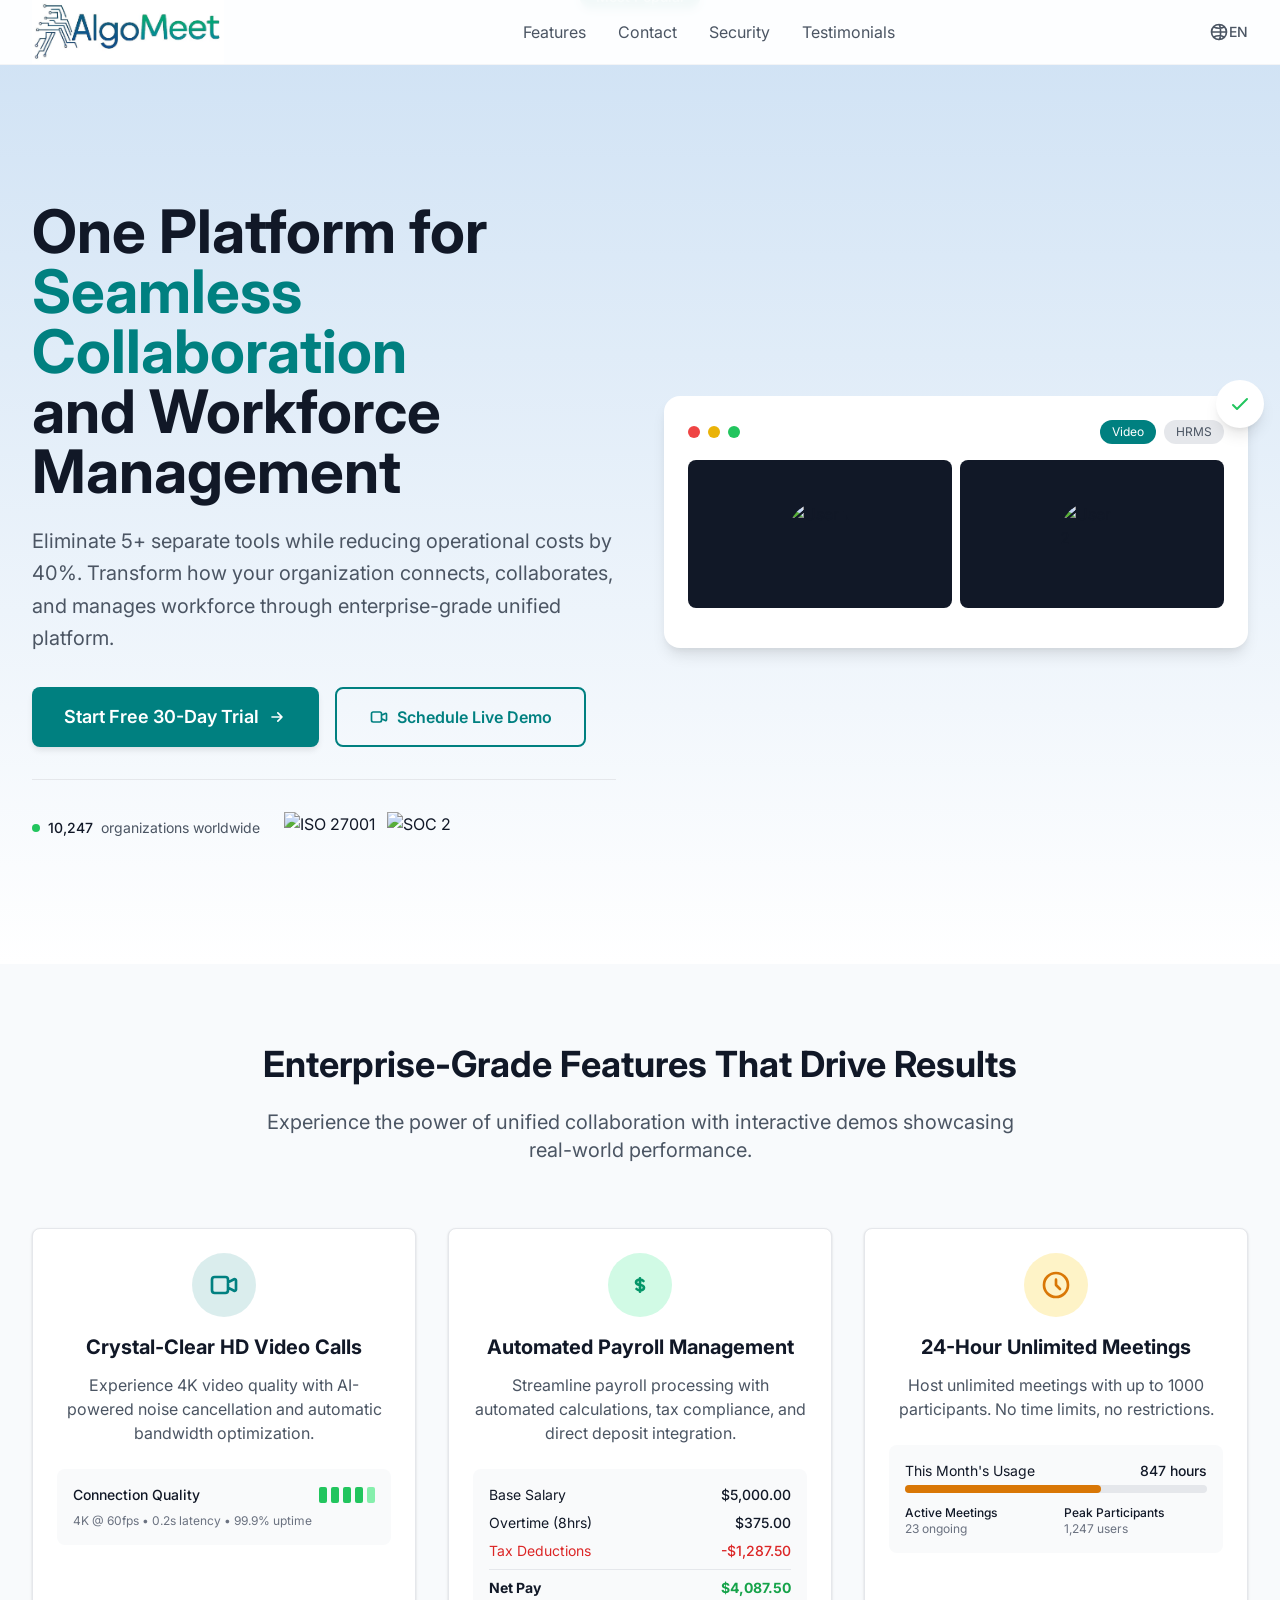
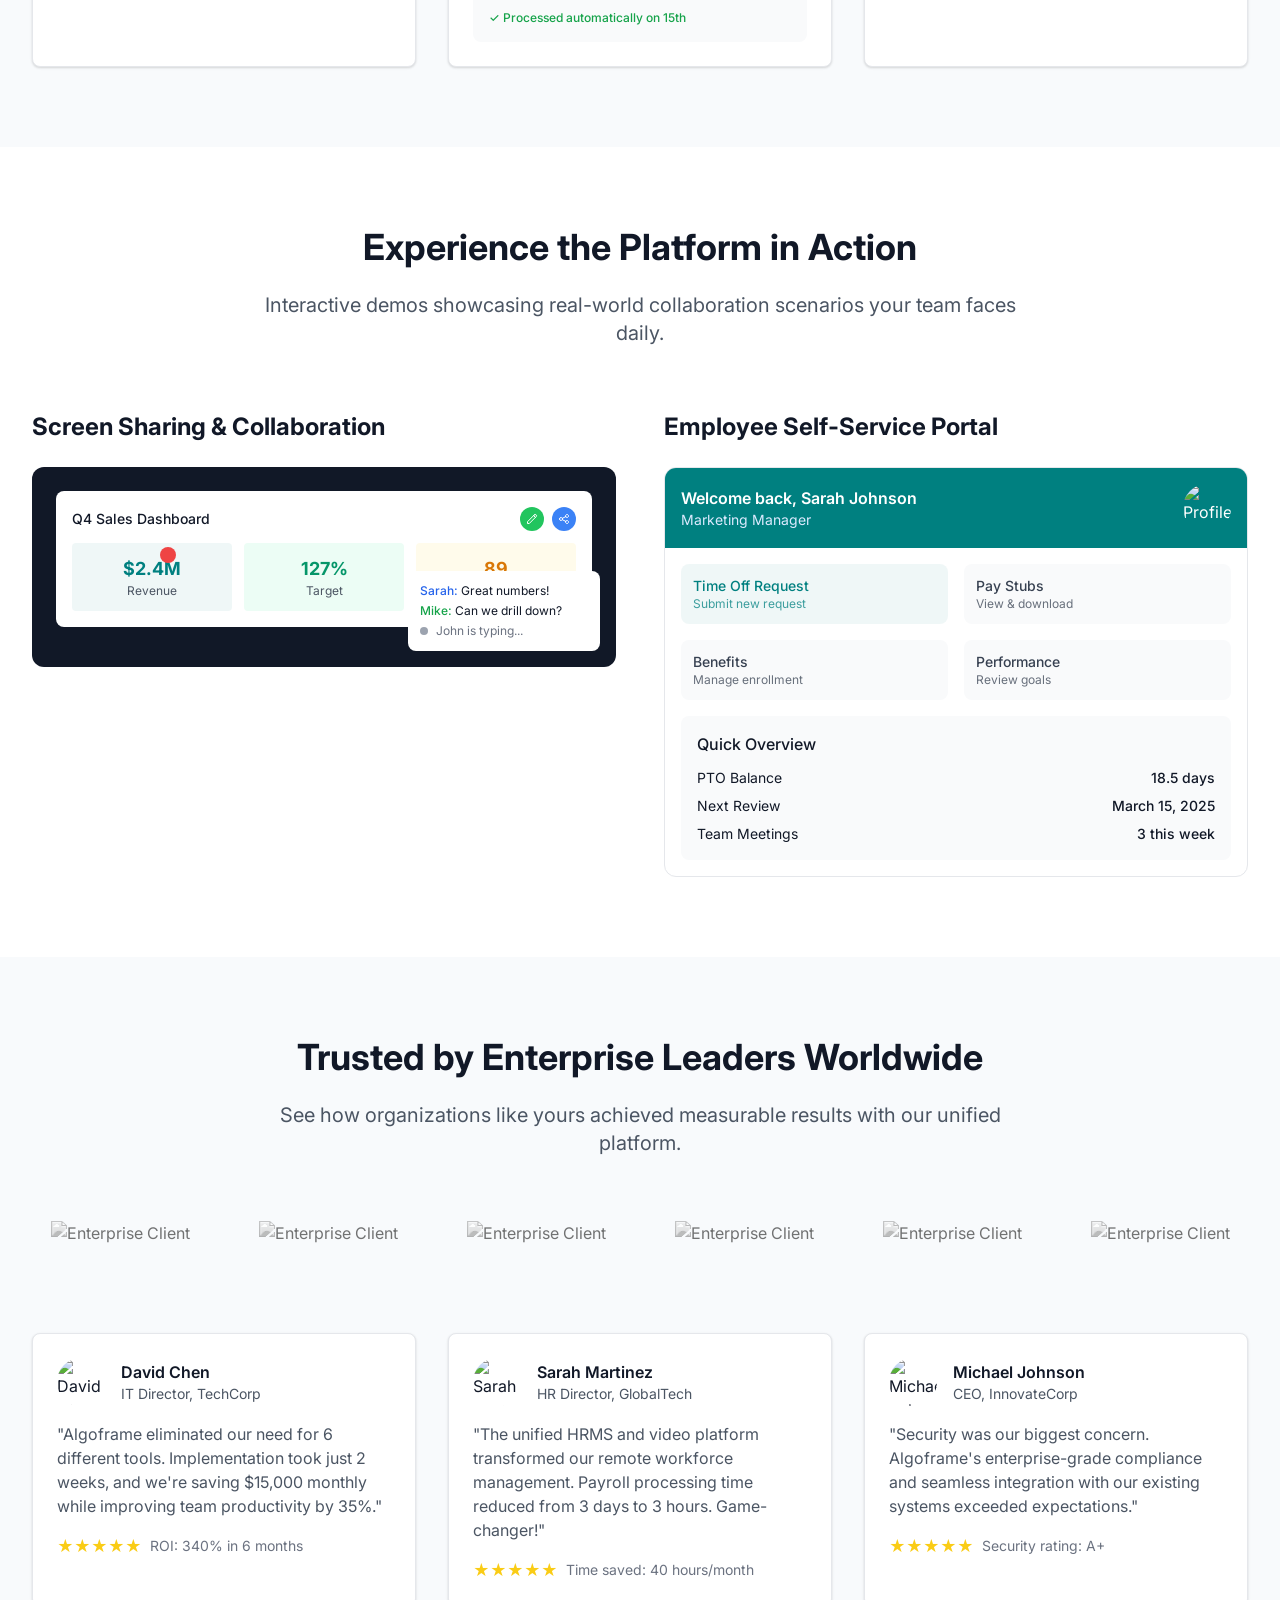
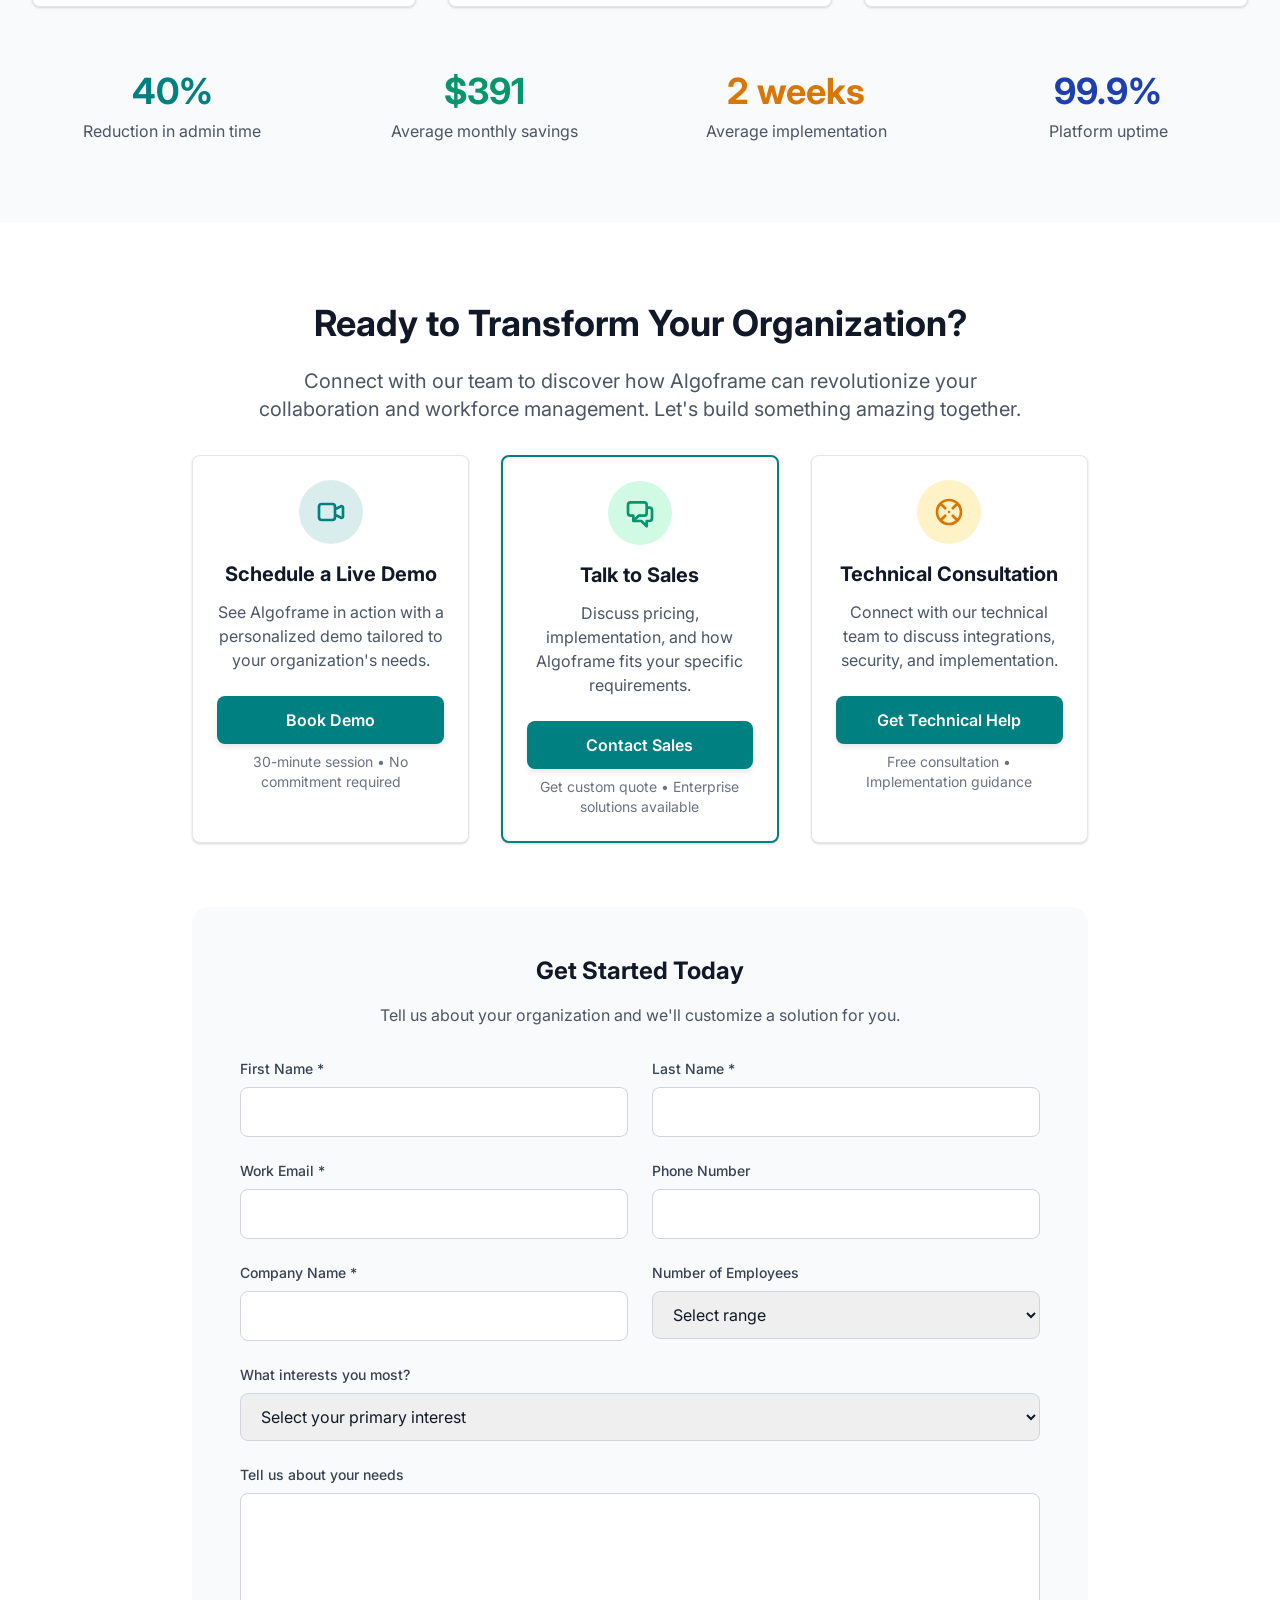
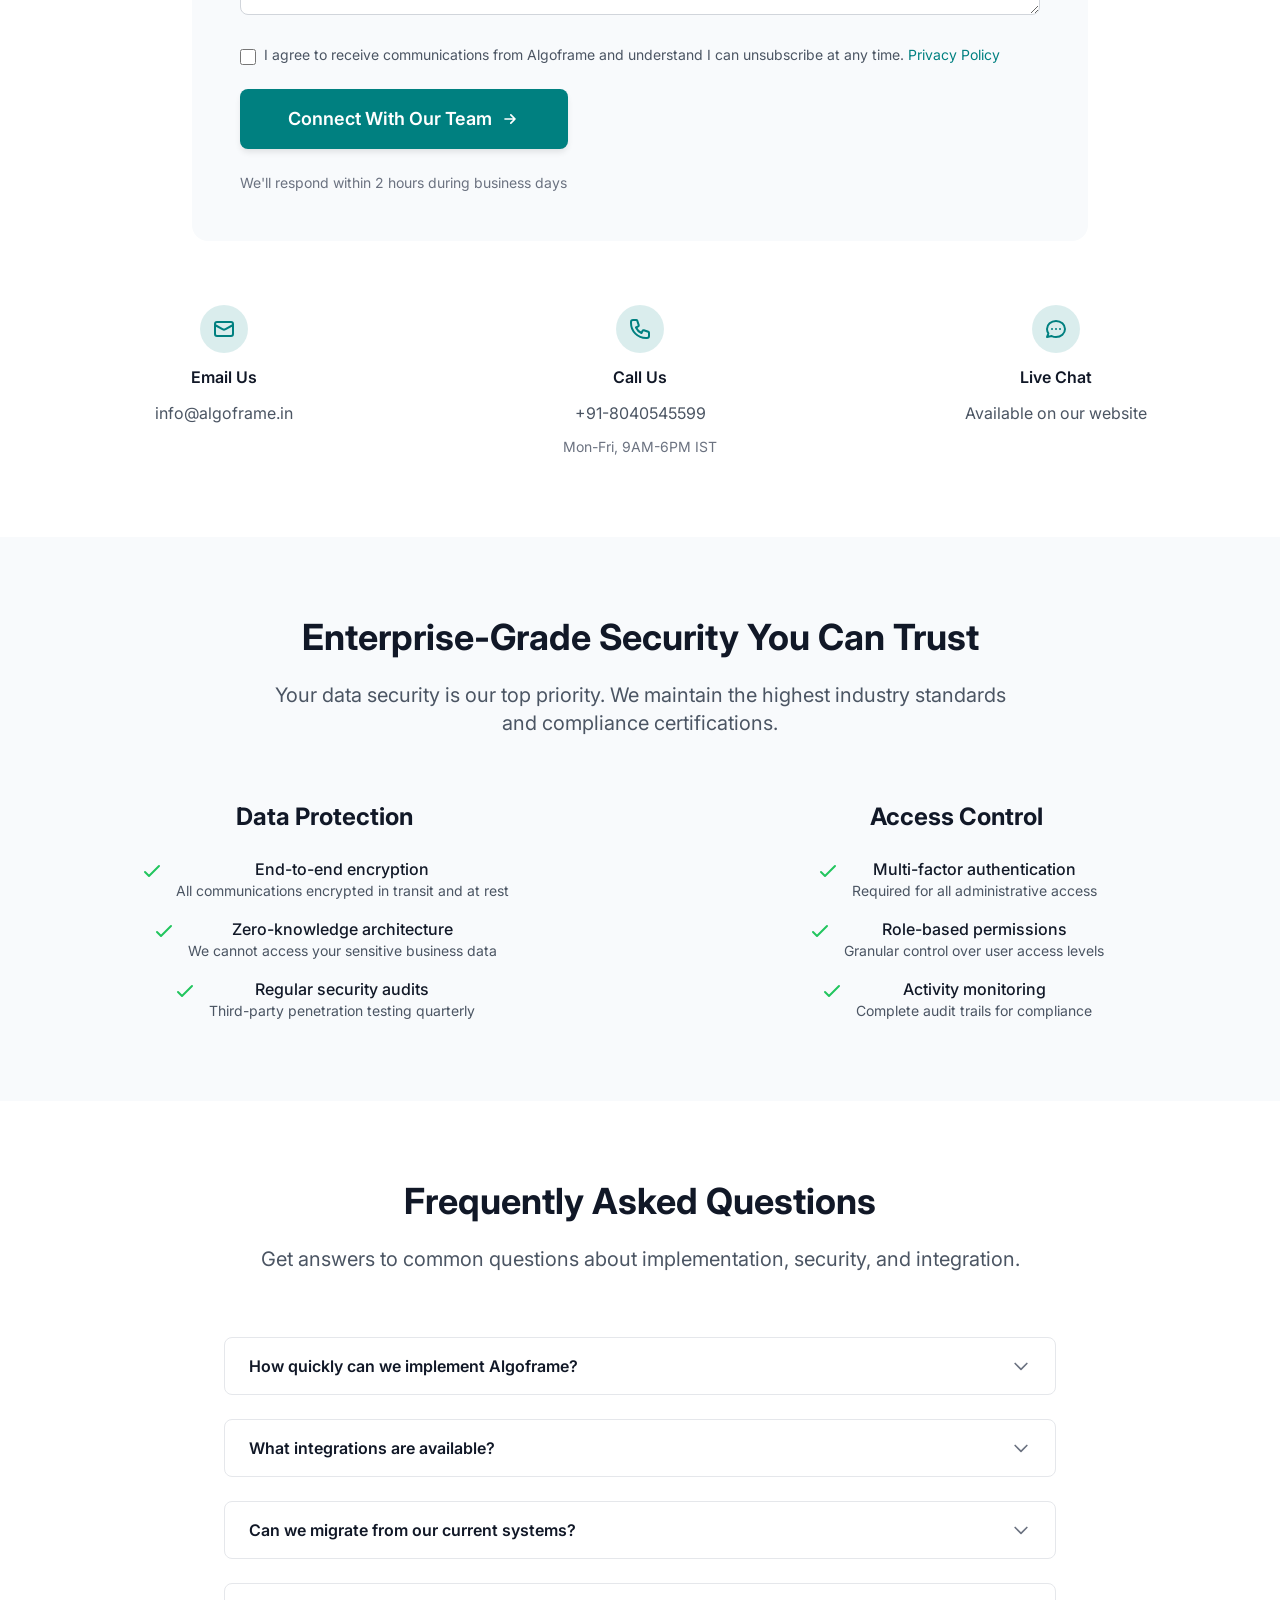
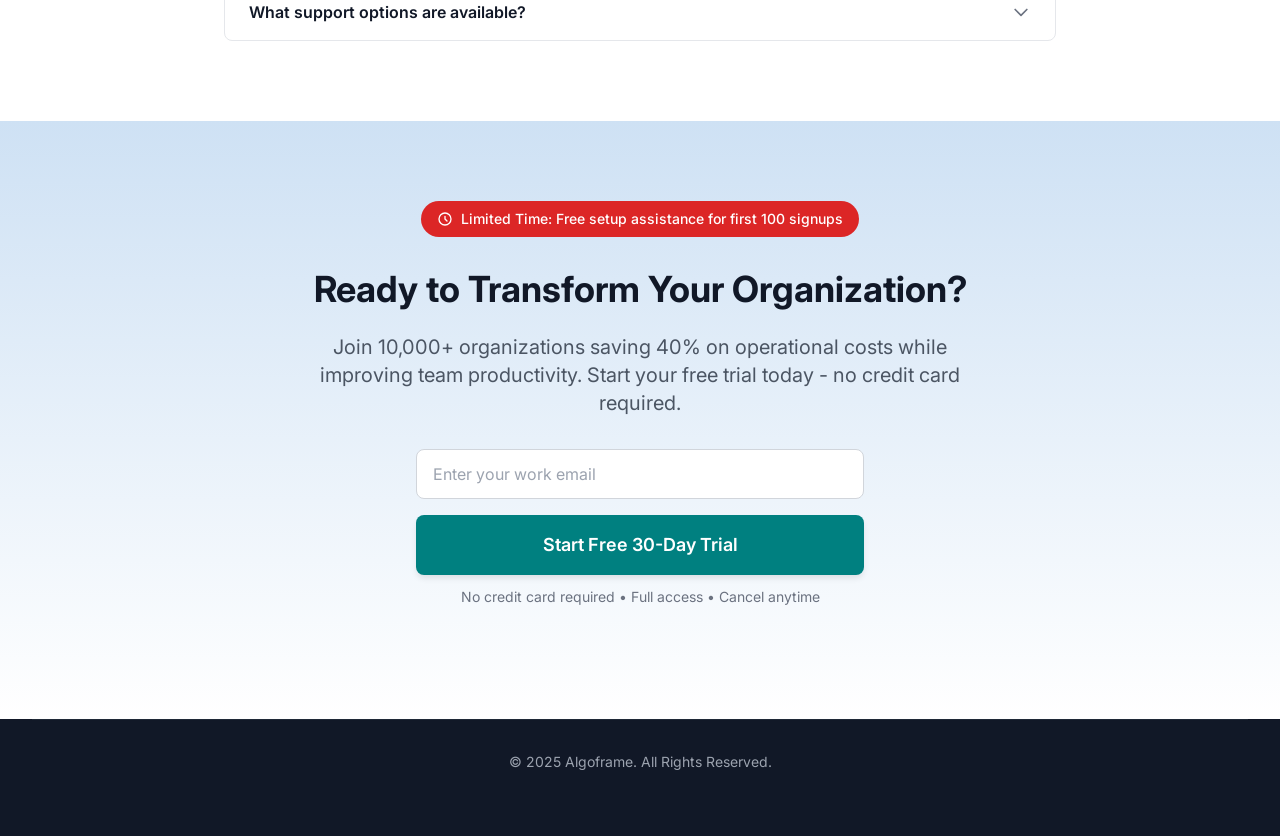
==== commit 19f122ee: "Logo added, ui adjusted" ====
--- a/landing_page.html
+++ b/landing_page.html
@@ -22,12 +22,12 @@
                     <rect width="32" height="32" rx="8" fill="currentColor"/>
                     <path d="M8 12h16v2H8v-2zm0 4h16v2H8v-2zm0 4h12v2H8v-2z" fill="white"/>
                 </svg>
-                <img style="width: 75%;" src="https://algoframe.in/wp-content/uploads/2023/04/website-logo.png" />
+                <img class="w-48" src="/images/algoMeetLogo.jpeg" />
                 <span class="ml-2 text-xl font-bold text-gray-900 hidden">Algoframe</span>
             </div>
             
             <!-- Desktop Navigation -->
-            <div class="hidden md:flex items-center space-x-8">
+            <div class="flex-1 flex justify-center space-x-8 hidden md:flex">
                 <a href="#features" class="text-gray-600 hover:text-primary transition-colors" data-en="Features" data-zh="功能">Features</a>
                 <a href="#contact" class="text-gray-600 hover:text-primary transition-colors" data-en="Contact" data-zh="联系我们">Contact</a>
                 <a href="#security" class="text-gray-600 hover:text-primary transition-colors" data-en="Security" data-zh="安全">Security</a>
@@ -37,22 +37,24 @@
               </div>
             
             <!-- Mobile Menu Button -->
-            <button class="md:hidden p-2" id="mobile-menu-btn">
-                <svg class="h-6 w-6" fill="none" stroke="currentColor" viewBox="0 0 24 24">
-                    <path stroke-linecap="round" stroke-linejoin="round" stroke-width="2" d="M4 6h16M4 12h16M4 18h16"/>
-                </svg>
-            </button>
-            <button id="lang-toggle" class="text-gray-600 hover:text-primary transition-colors flex gap-1">
-                <svg xmlns="http://www.w3.org/2000/svg" class="h-5 w-5" fill="none" viewBox="0 0 24 24" stroke="currentColor">
-                  <path stroke-linecap="round" stroke-linejoin="round" stroke-width="2" 
-                    d="M12 3C7.029 3 3 7.029 3 12s4.029 9 9 9 9-4.029 9-9-4.029-9-9-9z
-                       M12 3c2.5 2.5 2.5 16.5 0 18 
-                       M3 12h18 
-                       M6 6c3 2 9 2 12 0 
-                       M6 18c3-2 9-2 12 0"/>
-                </svg>
-                <span id="current-lang" class="text-sm font-medium">EN</span>
-            </button>
+            <div class="flex items-center space-x-4">
+                <button class="md:hidden p-2" id="mobile-menu-btn">
+                    <svg class="h-6 w-6" fill="none" stroke="currentColor" viewBox="0 0 24 24">
+                        <path stroke-linecap="round" stroke-linejoin="round" stroke-width="2" d="M4 6h16M4 12h16M4 18h16"/>
+                    </svg>
+                </button>
+                <button id="lang-toggle" class="text-gray-600 hover:text-primary transition-colors flex gap-1">
+                    <svg xmlns="http://www.w3.org/2000/svg" class="h-5 w-5" fill="none" viewBox="0 0 24 24" stroke="currentColor">
+                      <path stroke-linecap="round" stroke-linejoin="round" stroke-width="2" 
+                        d="M12 3C7.029 3 3 7.029 3 12s4.029 9 9 9 9-4.029 9-9-4.029-9-9-9z
+                           M12 3c2.5 2.5 2.5 16.5 0 18 
+                           M3 12h18 
+                           M6 6c3 2 9 2 12 0 
+                           M6 18c3-2 9-2 12 0"/>
+                    </svg>
+                    <span id="current-lang" class="text-sm font-medium">EN</span>
+                </button>
+            </div>
         </div>
     </div>
 </nav>
@@ -71,19 +73,19 @@
             </svg>
         </div>
     
-        <div class="relative max-w-7xl mx-auto px-4 sm:px-6 lg:px-8 pt-20 pb-16">
+        <div class="relative max-w-7xl mx-auto px-4 sm:px-6 lg:px-8 pt-20 pb-16 flex justify-center items-center min-h-screen">
             <div class="grid lg:grid-cols-2 gap-12 items-center">
                 <!-- Left Column - Content -->
                 <div class="space-y-8">
                     <div class="space-y-6">
                         <h1 id="hero-title" class="text-4xl md:text-5xl lg:text-6xl font-bold text-gray-900 leading-tight">
-                            <span id="hero-title-part1" data-en="One Platform for" data-zh="一站式平台，实现">
+                            <span id="hero-title-part1" class="block" data-en="One Platform for" data-zh="一站式平台 实现">
                                 One Platform for
                             </span>
-                            <span class="text-gradient" id="hero-title-highlight" data-en="Seamless Collaboration" data-zh="无缝协作">
+                            <span class="text-gradient" class="block" id="hero-title-highlight" data-en="Seamless Collaboration" data-zh="无缝协作">
                                 Seamless Collaboration
                             </span>
-                            <span id="hero-title-part2" data-en="and Workforce Management" data-zh="与人力管理">
+                            <span id="hero-title-part2" class="block" data-en="and Workforce Management" data-zh="与人力管理">
                                 and Workforce Management
                             </span>
                         </h1>
@@ -759,9 +761,9 @@
                         data-zh="通过个性化演示体验 Algoframe，根据贵组织需求量身定制。">
                         See Algoframe in action with a personalized demo tailored to your organization's needs.
                     </p>
-                    <button class="btn-primary w-full" data-en="Book Demo" data-zh="预约演示">
-                        <a href="#contactSection">Book Demo</a>
-                    </button>
+                    <a href="#contactSection" class="btn-primary w-full block" data-en="Book Demo" data-zh="预约演示">
+                        <span>Book Demo</span>
+                    </a>
                     <p class="text-sm text-gray-500 mt-2" data-en="30-minute session • No commitment required" data-zh="30分钟会话 • 无需承诺">
                         30-minute session • No commitment required
                     </p>
@@ -781,9 +783,9 @@
                     <p class="text-gray-600 mb-6" data-en="Discuss pricing, implementation, and how Algoframe fits your specific requirements." data-zh="讨论价格、实施方案以及 Algoframe 如何满足您的具体需求。">
                         Discuss pricing, implementation, and how Algoframe fits your specific requirements.
                     </p>
-                    <button class="btn-primary w-full" data-en="Contact Sales" data-zh="联系销售">
-                        <a href="#contactSection">Contact Sales</a>
-                    </button>
+                    <a href="#contactSection" class="btn-primary w-full block" data-en="Contact Sales" data-zh="联系销售">
+                        <span href="#contactSection">Contact Sales</span>
+                    </a>
                     <p class="text-sm text-gray-500 mt-2" data-en="Get custom quote • Enterprise solutions available" data-zh="获取定制报价 • 提供企业解决方案">
                         Get custom quote • Enterprise solutions available
                     </p>
@@ -800,9 +802,9 @@
                     <p class="text-gray-600 mb-6" data-en="Connect with our technical team to discuss integrations, security, and implementation." data-zh="与我们的技术团队联系，讨论系统集成、安全性及实施方案。">
                         Connect with our technical team to discuss integrations, security, and implementation.
                     </p>
-                    <button class="btn-secondary w-full" data-en="Get Technical Help" data-zh="获取技术帮助">
-                        <a href="#contactSection">Get Technical Help</a>
-                    </button>
+                    <a href="#contactSection" class="btn-secondary w-full block" data-en="Get Technical Help" data-zh="获取技术帮助">
+                        <span>Get Technical Help</span>
+                    </a>
                     <p class="text-sm text-gray-500 mt-2" data-en="Free consultation • Implementation guidance" data-zh="免费咨询 • 实施指导">
                         Free consultation • Implementation guidance
                     </p>
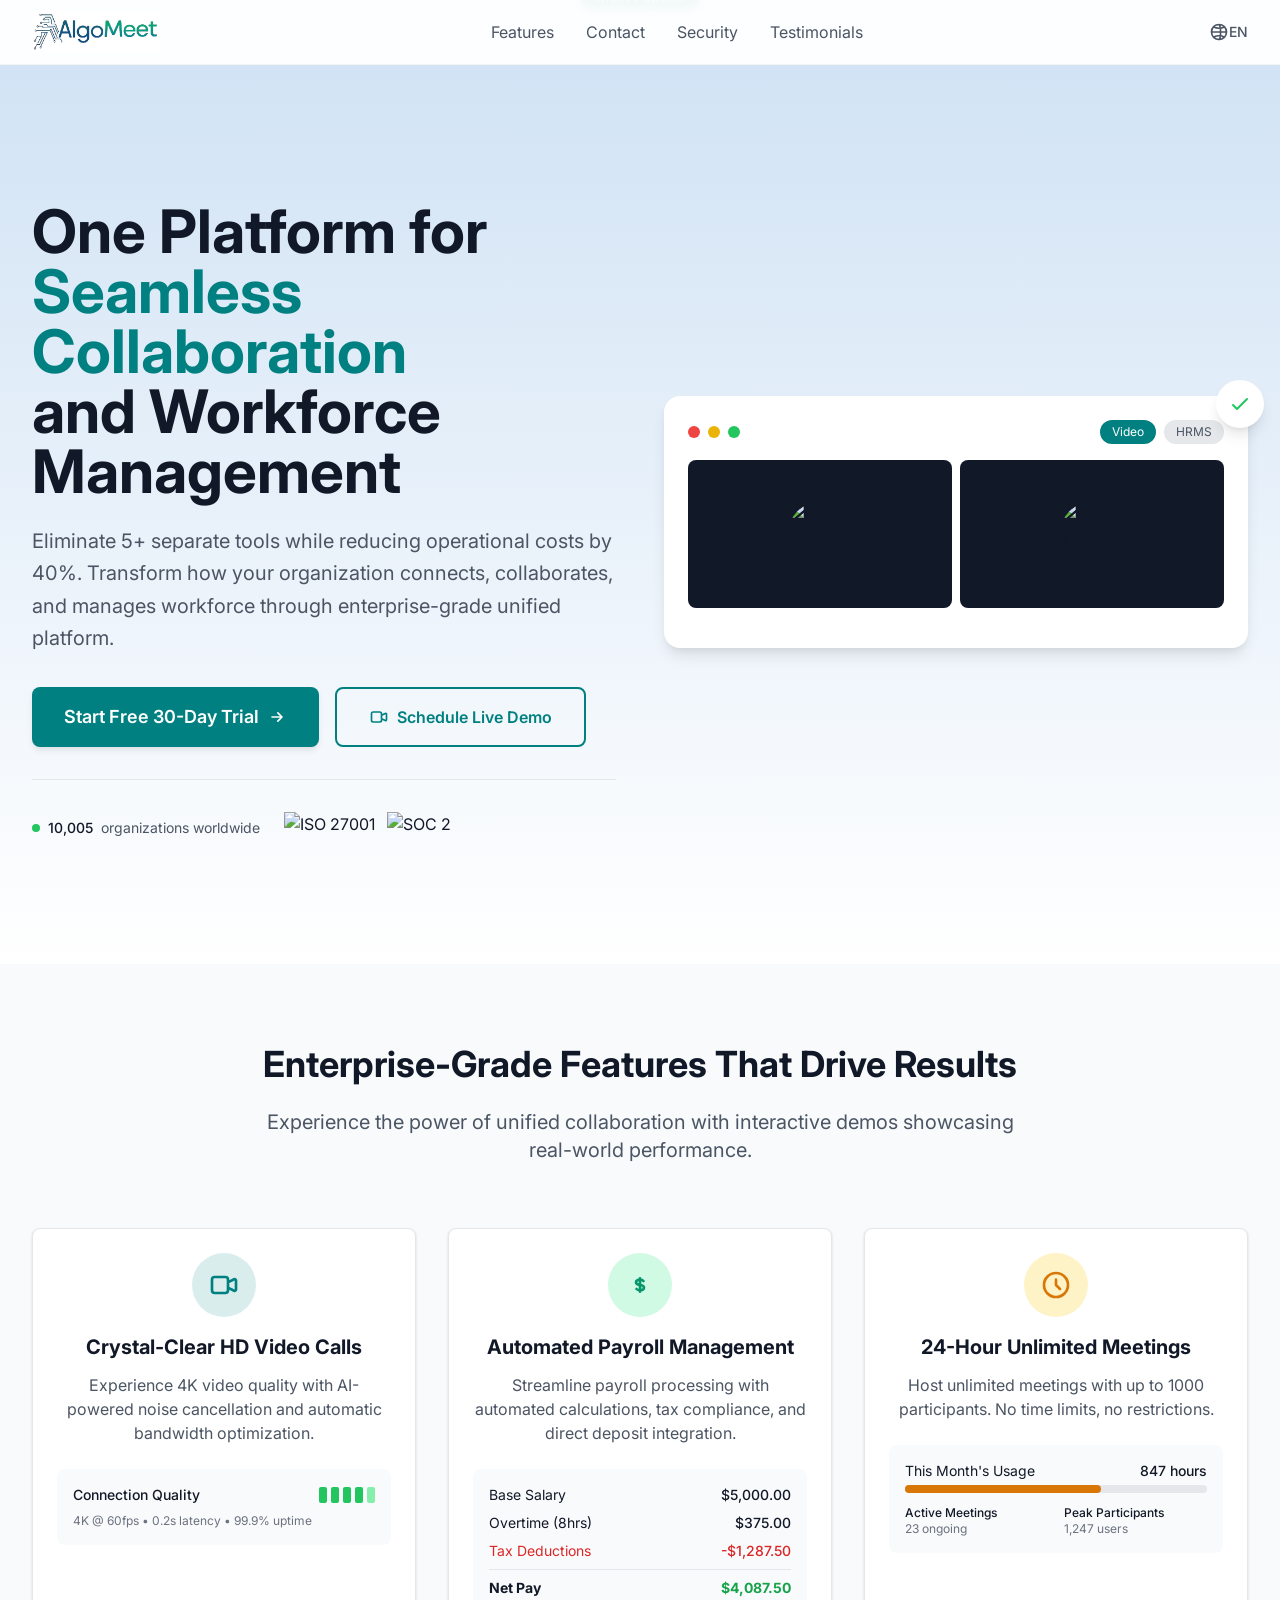
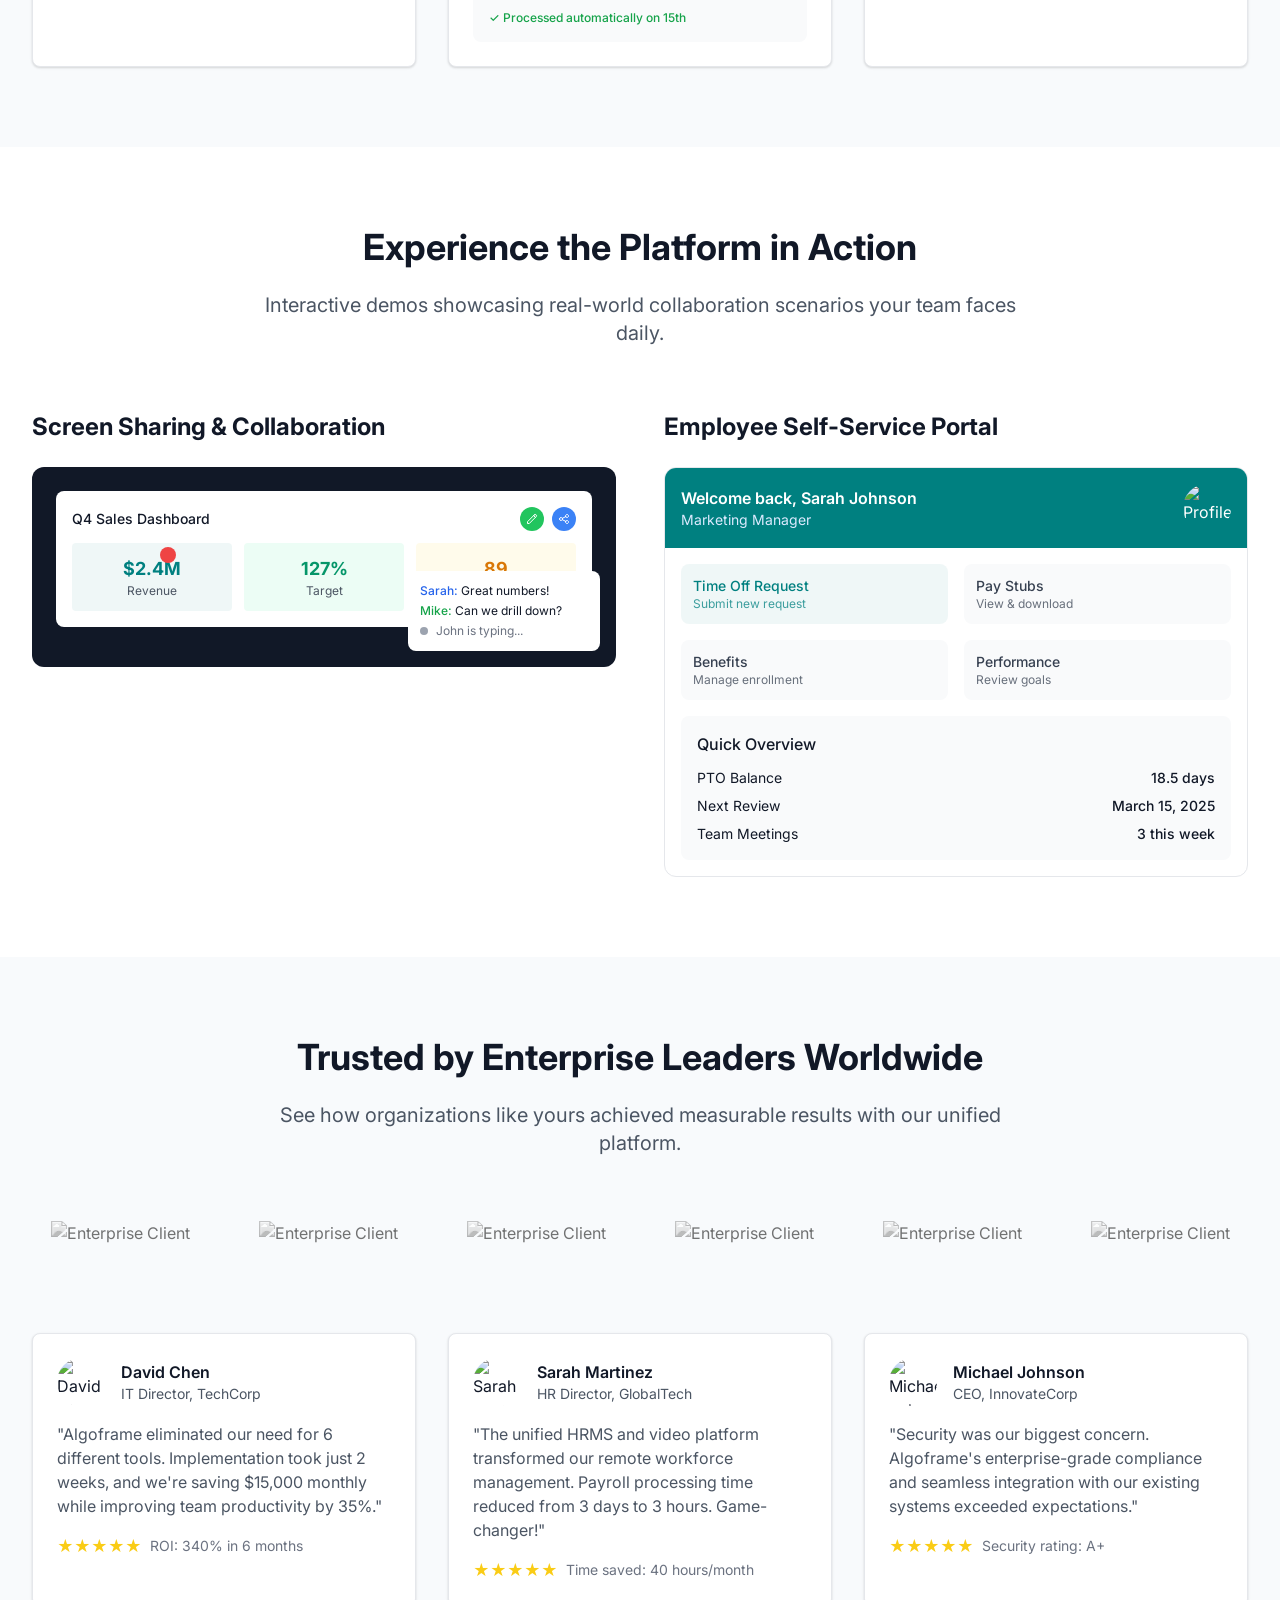
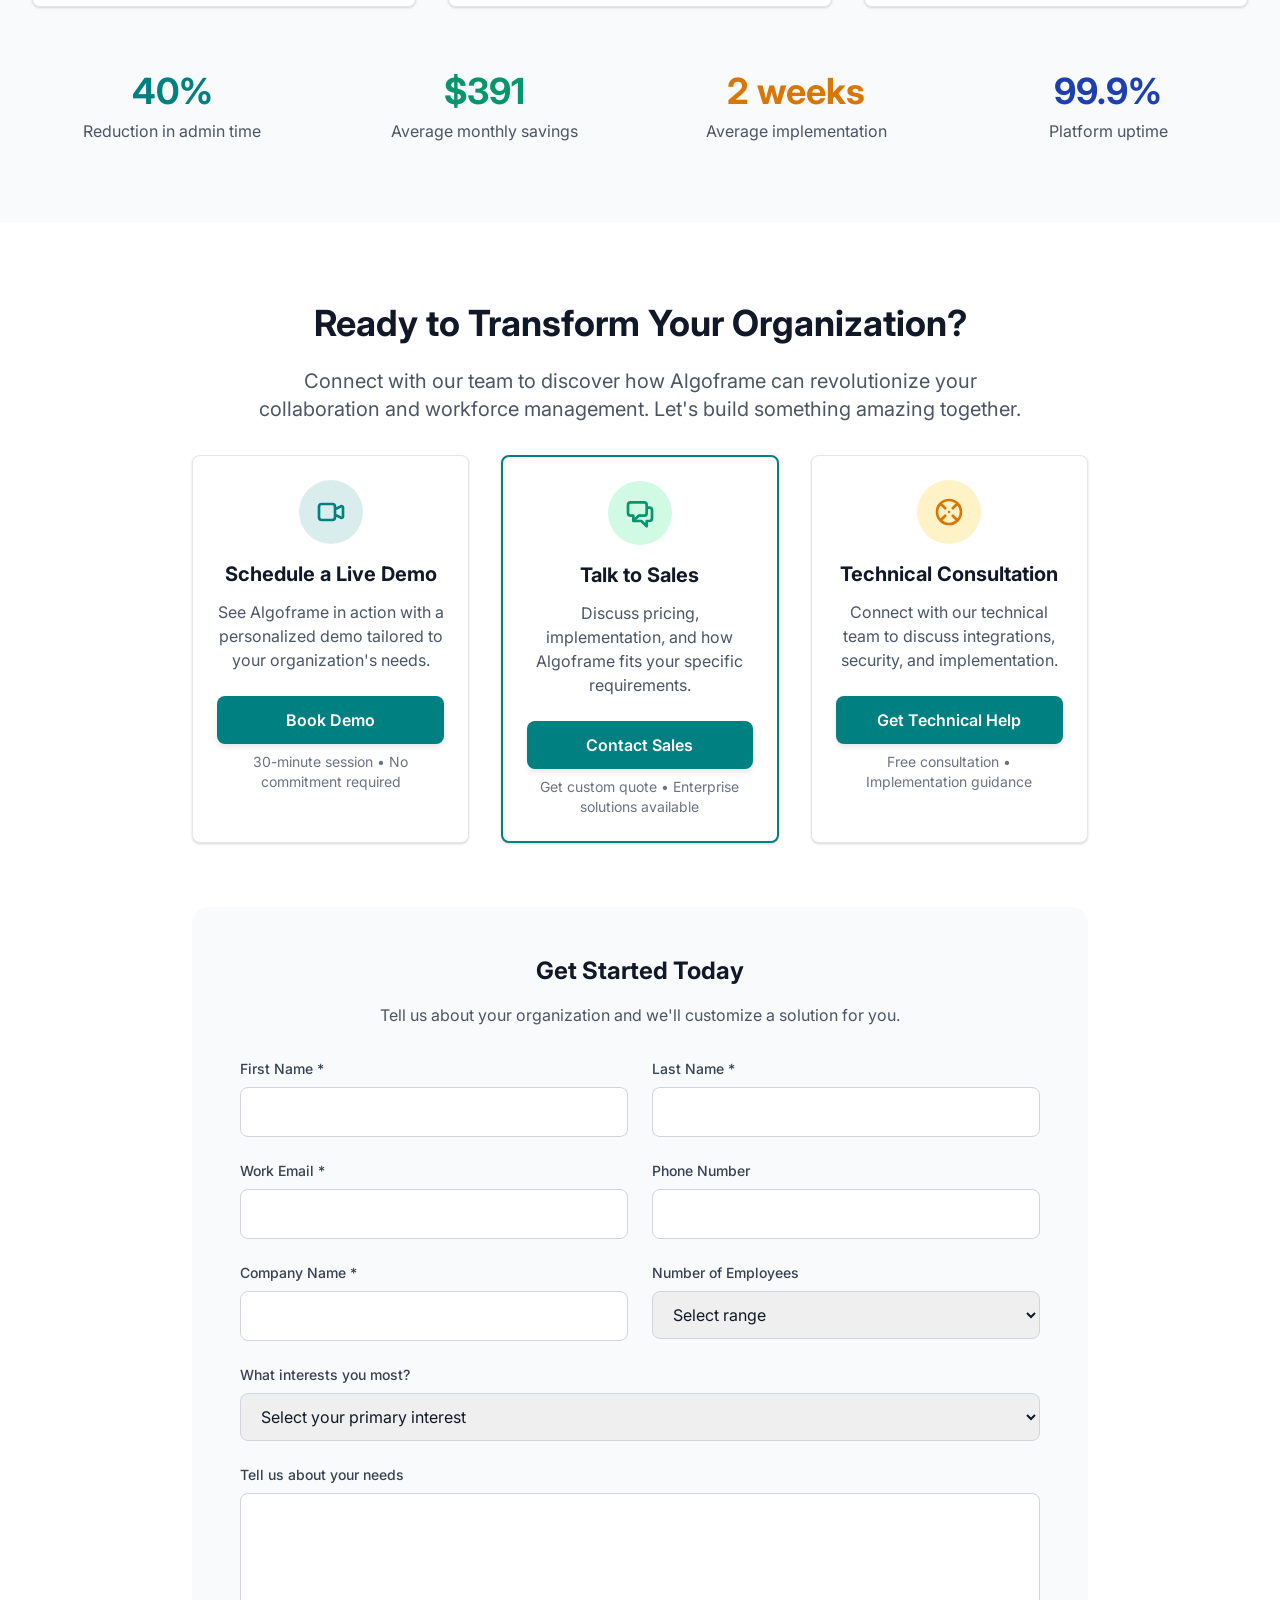
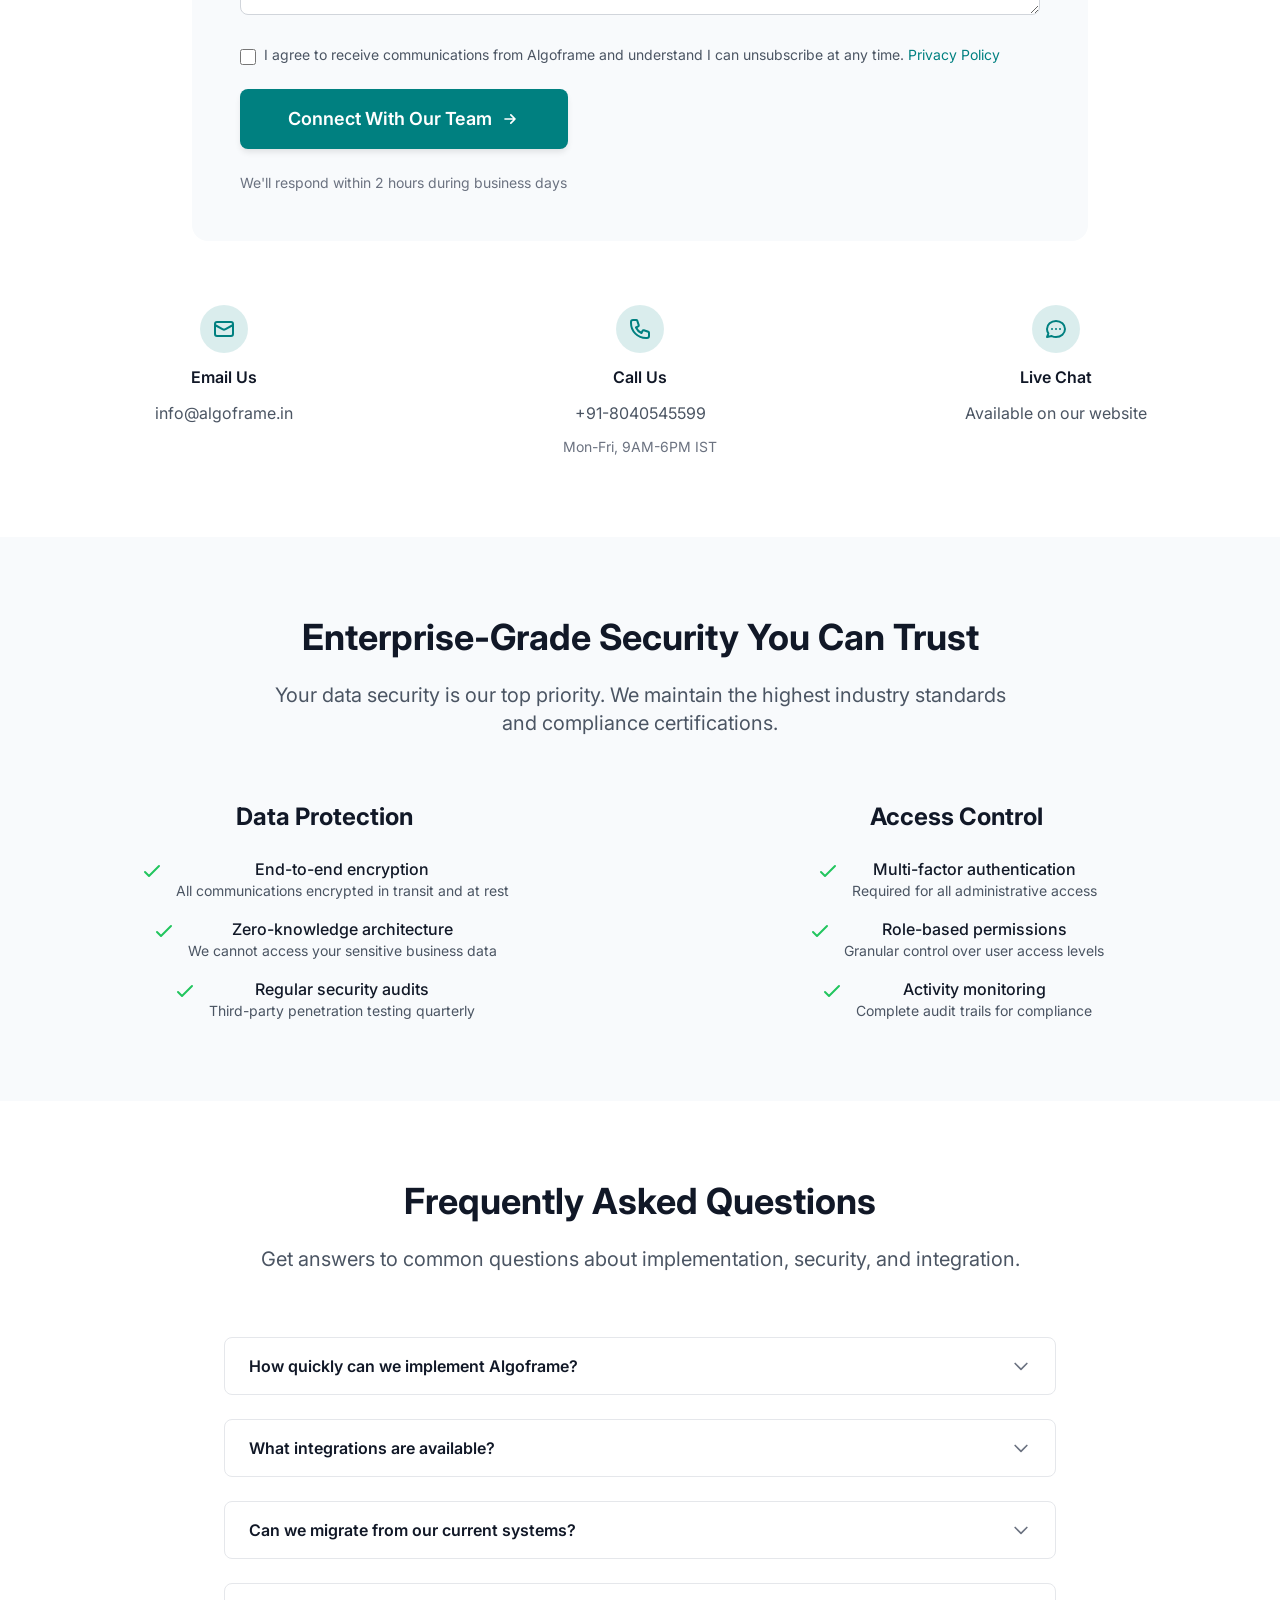
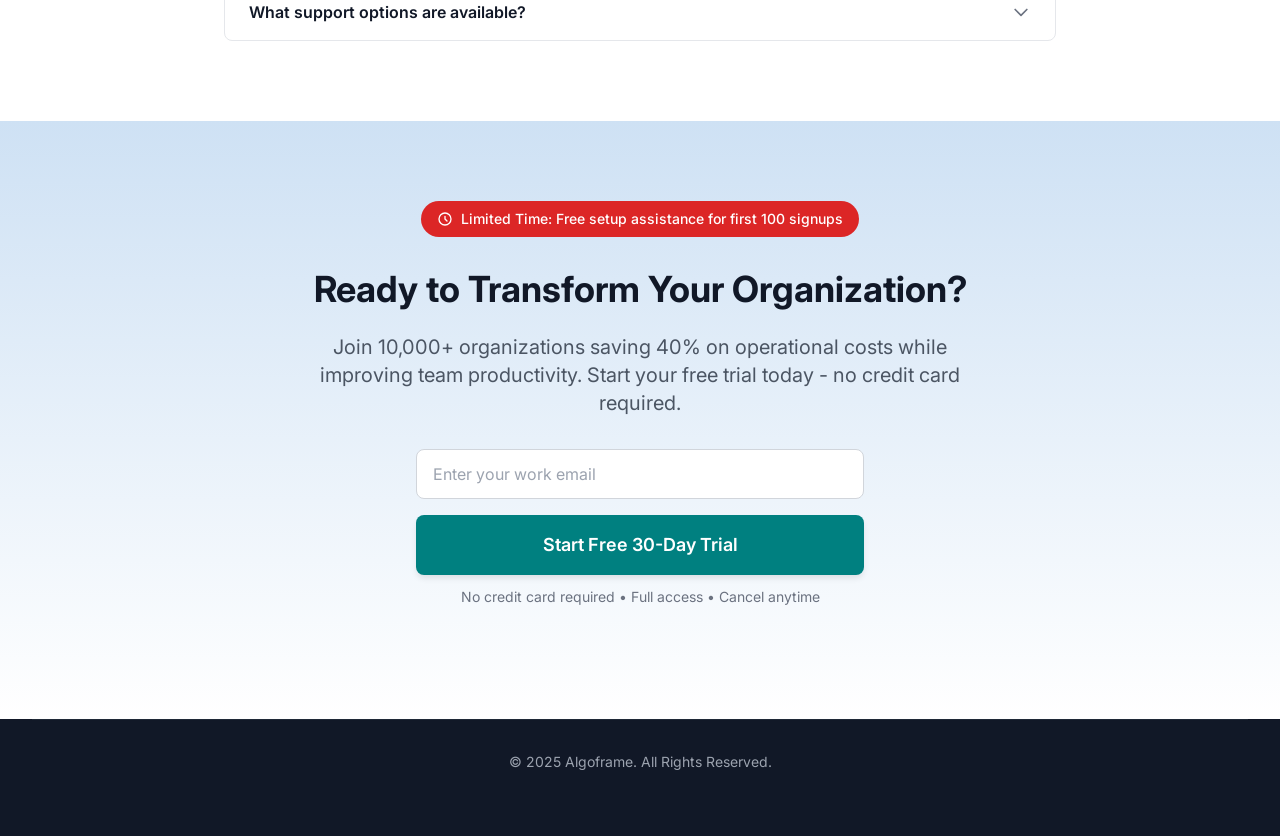
==== commit a0357c1a: "ui update" ====
--- a/landing_page.html
+++ b/landing_page.html
@@ -22,7 +22,7 @@
                     <rect width="32" height="32" rx="8" fill="currentColor"/>
                     <path d="M8 12h16v2H8v-2zm0 4h16v2H8v-2zm0 4h12v2H8v-2z" fill="white"/>
                 </svg>
-                <img class="w-48" src="/images/algoMeetLogo.jpeg" />
+                <img class="w-30" src="/images/algoMeetLogo.jpeg" />
                 <span class="ml-2 text-xl font-bold text-gray-900 hidden">Algoframe</span>
             </div>
             
--- a/css/main.css
+++ b/css/main.css
@@ -877,6 +877,10 @@
 
 .w-4{
   width: 1rem;
+}
+
+.w-30{
+  width: 8rem;
 }
 
 .w-48{
